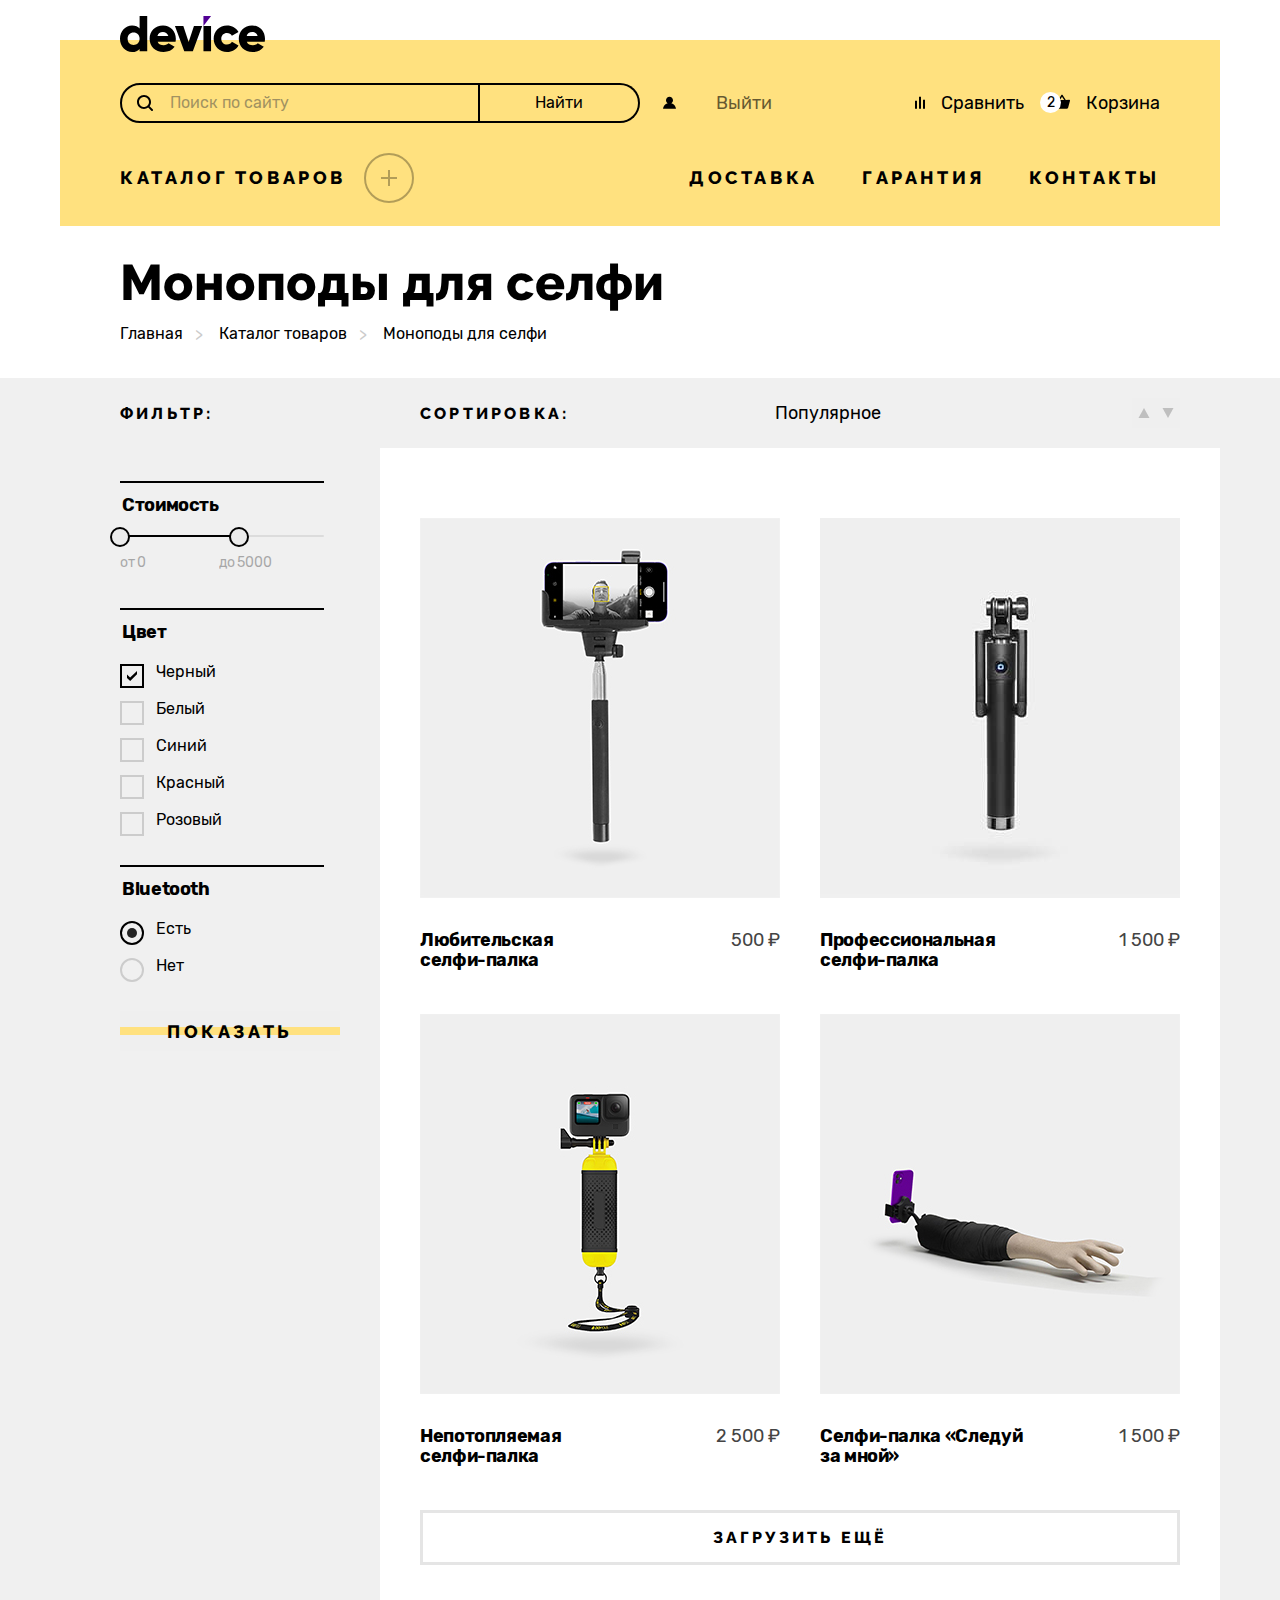
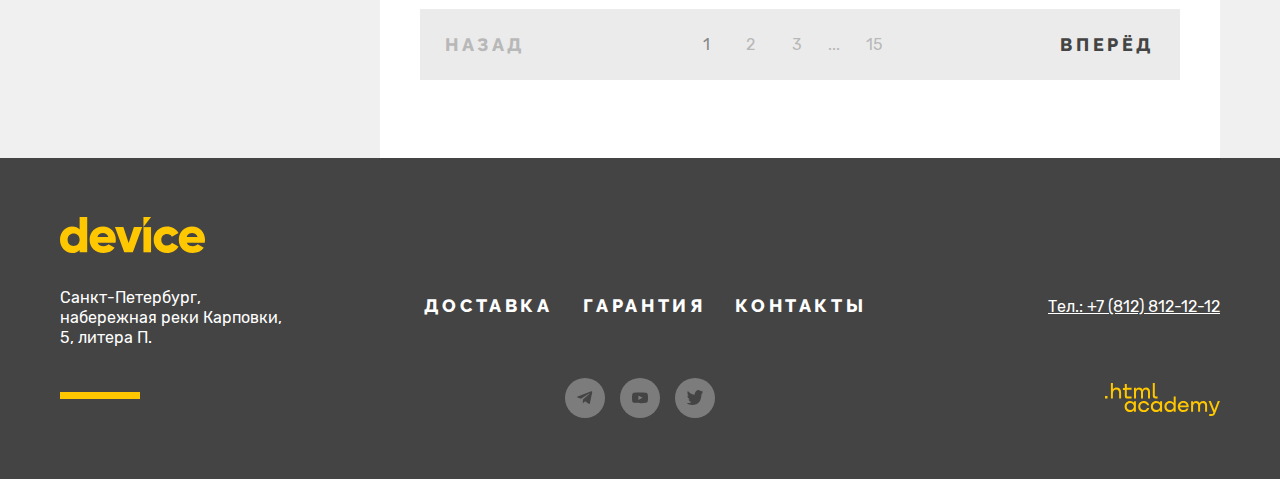
==== catalog.html @ 505bc3c2 "Добавляет наставника" ====
<!DOCTYPE html>
<html lang="ru">

  <head>
    <meta charset="utf-8">
    <title>Каталог</title>
    <link rel="stylesheet" href="css/style.css">
    <link rel="icon" href="favicon.ico">
  </head>

  <body>
    <header class="page-header">
      <div class="page-header-container">

        <a class="page-href-header" href="./index.html">
          <svg class="nav-logo" aria-hidden="true" focusable="false" width="145" height="36" viewBox="0 0 145 36"
            xmlns="http://www.w3.org/2000/svg" role="img" aria-label="Магазин «Девайс».">
            <path
              d="M27.22 0v35.3h-7.6v-2.4c-1.7 1.9-4.1 3.1-7.51 3.1C5.5 36 0 30.2 0 22.7 0 15.2 5.5 9.4 12.1 9.4c3.41 0 5.91 1.2 7.51 3.1V0h7.6Zm-7.6 22.7c0-3.8-2.5-6.2-6.01-6.2-3.5 0-6 2.4-6 6.2 0 3.8 2.5 6.2 6 6.2 3.5-.1 6-2.4 6-6.2ZM43.73 29.2c2.1 0 3.8-.8 4.8-1.9l6.1 3.5c-2.5 3.4-6.2 5.2-11 5.2-8.6 0-14.01-5.8-14.01-13.3 0-7.5 5.4-13.3 13.4-13.3 7.41 0 12.82 5.7 12.82 13.3 0 1.1-.1 2.1-.3 3H37.63c1 2.6 3.3 3.5 6.1 3.5Zm4.6-9.1c-.8-2.9-3.1-4-5.4-4-2.9 0-4.8 1.4-5.5 4h10.9ZM82.16 10.1l-9.31 25.2h-8.6l-9.31-25.2h8.4l5.3 16 5.31-16h8.2ZM83.46 10.1h7.6v25.2h-7.6V10.1ZM93.67 22.7c0-7.5 5.7-13.3 13.4-13.3 4.9 0 9.21 2.6 11.41 6.5l-6.6 3.8c-.9-1.8-2.7-2.8-4.9-2.8-3.3 0-5.71 2.4-5.71 5.8 0 3.5 2.4 5.8 5.7 5.8 2.2 0 4.1-1.1 4.9-2.8l6.61 3.8c-2.1 3.9-6.4 6.5-11.4 6.5-7.71 0-13.41-5.8-13.41-13.3ZM132.9 29.2c2.1 0 3.8-.8 4.8-1.9l6.1 3.5c-2.5 3.4-6.2 5.2-11 5.2-8.61 0-14.02-5.8-14.02-13.3 0-7.5 5.5-13.3 13.41-13.3 7.4 0 12.81 5.7 12.81 13.3 0 1.1-.1 2.1-.3 3h-17.91c1 2.6 3.3 3.5 6.1 3.5Zm4.7-9.1c-.8-2.9-3.1-4-5.4-4-2.91 0-4.81 1.4-5.51 4h10.9Z" />
            <path d="M83.46 0v10.1L91.06 0h-7.6Z" fill="#510094" />
          </svg>
        </a>

        <div class="navigation-user-grid">
          <form class="search-form" action="https://echo.htmlacademy.ru/" method="post">
            <input class="search-field" type="search" name="search" id="search" placeholder="Поиск по сайту">
            <button class="search-button" type="submit">
              <span>Найти</span>
            </button>
          </form>

          <ul class="navigation-list">
            <li class="navigation-item">
              <a class="account-link account-link-login" href="#">
                <svg class="account-icon" aria-hidden="true" focusable="false" width="13" height="13"
                  viewBox="0 0 13 13" fill="currentColor" xmlns="http://www.w3.org/2000/svg" role="img" aria-label="Логин.">
                  <path
                    d="M0 12.79h13c-.2-2.6-2.1-4.8-4.7-5.5 1-.6 1.7-1.7 1.7-3 0-1.9-1.6-3.5-3.5-3.5S3 2.39 3 4.29c0 1.3.7 2.4 1.7 3-2.6.7-4.5 2.9-4.7 5.5Z" />
                </svg></a>
            </li>
            <li class="navigation-item">
              <a class="account-link account-link-login" href="#">
                <span class="account-link account-link-logout">Выйти</span></a>
            </li>
            <li class="navigation-item navigation-compare">
              <a class="account-link" href="#">
                <svg class="account-icon" aria-hidden="true" focusable="false" width="10" height="13"
                  viewBox="0 0 10 13" fill="currentColor" xmlns="http://www.w3.org/2000/svg" role="img" aria-label="Сравнить.">
                  <path d="M6 .79H4v12h2v-12ZM2 4.79H0v8h2v-8ZM10 3.79H8v9h2v-9Z" />
                </svg>
                Сравнить</a>
            </li>
            <li class="navigation-item navigation-corf">
              <a class="account-link navigation-cart" href="#">
                <svg class="account-icon" aria-hidden="true" focusable="false" width="16" height="15"
                  viewBox="0 0 16 15" fill="currentColor" xmlns="http://www.w3.org/2000/svg" role="img" aria-label="Корзина.">
                  <path
                    d="m15.3 5.79-3.5.2-3.2-4.9c-.1-.2-.4-.3-.6-.3-.2 0-.5.1-.6.3l-3.2 4.9H.7c-.4 0-.7.3-.7.7v.2l1.9 6.8c.2.7.7 1.1 1.4 1.1h9.4c.7 0 1.2-.4 1.4-1.1l1.9-6.9v-.2c0-.4-.3-.8-.7-.8ZM8 2.69l2.2 3.2H5.9L8 2.69Z" />
                </svg>
                <div class="navigation-corf-counter">
                  <p>2</p>
                </div>
                Корзина
              </a>
              <div class="popover popover-cart">
                <div class="popover-content">
                  <h2 class="visually-hidden popover-title">Содержимое корзины</h2>
                  <ul class="cart-items-list">
                    <li class="cart-item">
                      <a class="cart-link" href="./catalog.html">
                        <img class="popover-img" src="img/selfy-in-bascket.jpg" width="39" height="43"
                          alt="Любительская селфи-палка.">
                        <p class="cart-item-title">Любительская селфи-палка</p>
                      </a>
                      <button type="button" class="cart-item-button button">
                        <svg width="10" height="11" viewBox="0 0 10 11" fill="currentColor"
                          xmlns="http://www.w3.org/2000/svg" role="img" aria-label="Удалить из корзины.">
                          <path
                            d="M10 1.08 9.1.17 5 4.26.9.16l-.9.92 4.1 4.09L0 9.26l.9.9L5 6.09l4.1 4.09.9-.91-4.1-4.1L10 1.09Z" />
                        </svg>
                        <span class="visually-hidden">Удалить из корзины</span>
                      </button>
                    </li>
                    <li class="cart-item">
                      <a class="cart-link" href="./catalog.html">
                        <img class="popover-img" src="img/selfy-in-bascket-two.jpg" width="39" height="43"
                          alt="Профессиональная селфи-палка.">
                        <p class="cart-item-title">Профессиональная селфи-палка</p>
                      </a>
                      <button type="button" class="cart-item-button button">
                        <svg width="10" height="11" viewBox="0 0 10 11" fill="currentColor"
                          xmlns="http://www.w3.org/2000/svg" role="img" aria-label="Удалить из корзины.">
                          <path
                            d="M10 1.08 9.1.17 5 4.26.9.16l-.9.92 4.1 4.09L0 9.26l.9.9L5 6.09l4.1 4.09.9-.91-4.1-4.1L10 1.09Z" />
                        </svg>
                        <span class="visually-hidden">Удалить из корзины</span>
                      </button>
                    </li>
                  </ul>
                  <div class="cart-total">
                    <p>Товаров: 2</p>
                    <p>Сумма: 2000 ₽</p>
                  </div>
                  <div class="cart-button">
                    <button class="button-open-cart" type="button">
                      <span>Открыть корзину</span>
                    </button>
                  </div>
                </div>
              </div>
            </li>
          </ul>
        </div>

        <nav class="navigation">
          <ul class="catalog">
            <li class="catalog-item">
              <a class="navigation-link" href="#">Каталог товаров</a>
              <div class="popover-catalog">
                <ul class="subcatalog">
                  <li><a class="account-link" href="#">Виртуальная реальность</a></li>
                  <li><a class="account-link" href="#">Фитнес-браслеты</a></li>
                  <li><a class="account-link" href="#">Квадрокоптеры</a></li>
                  <li><a class="account-link" href="#">Моноподы для селфи</a></li>
                  <li><a class="account-link" href="#">Умные часы</a></li>
                  <li><a class="account-link" href="#">Экшн-камеры</a></li>
                </ul>
              </div>
            </li>
          </ul>

          <ul class="navigation-list navigation-list-second-menu">
            <li class="navigation-item">
              <a class="navigation-link" href="#">Доставка</a>
            </li>
            <li class="navigation-item">
              <a class="navigation-link" href="#">Гарантия</a>
            </li>
            <li class="navigation-item">
              <a class="navigation-link" href="#">Контакты</a>
            </li>
          </ul>
        </nav>
      </div>
    </header>


    <main class="main-container main-inner">
      <header class="inner-header">
        <h1 class="inner-header-title">Моноподы для селфи</h1>
        <ul class="breadcrumbs">
          <li class="breadcrumbs-item">
            <a class="breadcrumbs-link" href="index.html">Главная</a>
          </li>
          <li class="breadcrumbs-item">
            <a class="breadcrumbs-link" href="catalog.html">Каталог товаров</a>
          </li>
          <li class="breadcrumbs-item">
            <a class="breadcrumbs-link" href="#">Моноподы для селфи</a>
          </li>
        </ul>
      </header>


      <section class="catalog-section">
        <div class="page-container">
          <div class="catalog-products">
            <div class="catalog-left-column">
              <h2 class="visually-hidden">Список товаров с фильтрами</h2>
              <div class="catalog-all-filters">
                <div class="filter">
                  <p class="sort-item">Фильтр:</p>
                </div>
                <form class="catalog-filter" action="https://echo.htmlacademy.ru/" method="get">
                  <fieldset class="catalog-filter-group">
                    <legend class="filter-group-title">Стоимость</legend>
                    <div class="range">
                      <div class="range-scale">
                        <div class="range-bar" style="left: 0; width: 119px">
                          <button class="range-toggle toggle-min" type="button">
                            <span class="visually-hidden">Изменить минимальную цену.</span>
                          </button>
                          <button class="range-toggle toggle-max" type="button">
                            <span class="visually-hidden">Изменить максимальную цену.</span>
                          </button>
                        </div>
                      </div>

                      <div class="range-wrapper-inputs">
                        <label class="range-wrapper-label">
                          от <input class="range-input" type="number" value="0" name="min-price">
                        </label>
                        <label class="range-wrapper-label">
                          до <input class="range-input" type="number" value="5000" name="max-price">
                        </label>
                      </div>
                    </div>
                  </fieldset>
                  <fieldset class="catalog-filter-group">
                    <legend class="filter-group-title">Цвет</legend>
                    <ul class="catalog-filter-list">
                      <li class="catalog-filter-item">
                        <label class="control">
                          <input class="visually-hidden control-input" type="checkbox" name="bed-head-for-men" checked>
                          <span class="control-mark"></span>
                          <span class="control-label">Черный</span>
                        </label>
                      </li>
                      <li class="catalog-filter-item">
                        <label class="control">
                          <input class="visually-hidden control-input" type="checkbox" name="homme-deep-cleansing-cool">
                          <span class="control-mark"></span>
                          <span class="control-label">Белый</span>
                        </label>
                      </li>
                      <li class="catalog-filter-item">
                        <label class="control">
                          <input class="visually-hidden control-input" type="checkbox" name="so-intense">
                          <span class="control-mark"></span>
                          <span class="control-label">Синий</span>
                        </label>
                      </li>
                      <li class="catalog-filter-item">
                        <label class="control">
                          <input class="visually-hidden control-input" type="checkbox" name="sprekenhus">
                          <span class="control-mark"></span>
                          <span class="control-label">Красный</span>
                        </label>
                      </li>
                      <li class="catalog-filter-item">
                        <label class="control">
                          <input class="visually-hidden control-input" type="checkbox" name="firm-storе">
                          <span class="control-mark"></span>
                          <span class="control-label">Розовый</span>
                        </label>
                      </li>
                    </ul>
                  </fieldset>
                  <fieldset class="catalog-filter-group">
                    <legend class="filter-group-title">Bluetooth</legend>
                    <ul class="catalog-filter-list">
                      <li class="catalog-filter-item">
                        <label class="control">
                          <input class="visually-hidden control-input" type="radio" name="product-group"
                            value="shaving-supplies" checked>
                          <span class="control-mark"></span>
                          <span class="control-label">Есть</span>
                        </label>
                      </li>
                      <li class="catalog-filter-item">
                        <label class="control">
                          <input class="visually-hidden control-input" type="radio" name="product-group"
                            value="care-products">
                          <span class="control-mark"></span>
                          <span class="control-label">Нет</span>
                        </label>
                      </li>
                    </ul>
                  </fieldset>
                  <div class="detailed">
                    <button class="detailed detailed-button" type="submit">Показать</button>
                  </div>
                </form>
              </div>
            </div>

            <div class="catalog-right-column">
              <div class="sort">
                <p class="sort-item">Сортировка:</p>
                <div class="select">
                  <select class="select-control" aria-label="">
                    <option value="popular">Популярное</option>
                    <option value="cheap">Дешёвое</option>
                    <option value="expensive">Дорогое</option>
                  </select>
                </div>
                <button class="sort-button" type="button"><svg aria-hidden="true" focusable="false" width="12"
                    height="10" viewBox="0 0 12 10" xmlns="http://www.w3.org/2000/svg" role="img" aria-label="Сортировать по возрастанию.">
                    <path d="m6 0 5.5 10H.5" />
                  </svg>
                  <span class="visually-hidden">Стрелка вверх</span></button>
                <button class="sort-button" type="button">
                  <svg aria-hidden="true" focusable="false" width="12" height="10" viewBox="0 0 12 10"
                    xmlns="http://www.w3.org/2000/svg" role="img" aria-label="Сортировать по убыванию.">
                    <path d="M6 10 .5 0h11" />
                  </svg>
                  <span class="visually-hidden">Стрелка вниз</span></button>
              </div>

              <div class="product-cards">
                <ul class="product-list">
                  <li class="product-card">
                    <a class="product-card-link" href="product.html">
                      <img class="product-card-image" src="img/product-1.jpg" width="360" height="380"
                        alt="Товар «Любительская селфи-палка».">
                      <div class="product-card-descr">
                        <h3 class="product-card-title">Любительская<br> селфи-палка</h3>
                        <b class="product-card-price">500 ₽</b>
                      </div>
                      <span class="product-card-wrapping"><span class="product-card-detailed" >Подробнее</span></span>
                    </a>
                  </li>
                  <li class="product-card">
                    <a class="product-card-link" href="#">
                      <img class="product-card-image" src="img/product-2.jpg" width="360"
                        height="380" alt="Товар «Профессиональная селфи-палка».">
                      <div class="product-card-descr">
                        <h3 class="product-card-title">Профессиональная селфи-палка</h3>
                        <b class="product-card-price">1 500 ₽</b>
                      </div>
                      <span class="product-card-wrapping"><span class="product-card-detailed" >Подробнее</span></span>
                    </a>
                  </li>
                  <li class="product-card">
                    <a class="product-card-link" href="#">
                      <img class="product-card-image" src="img/product-3.jpg" width="360"
                        height="380" alt="Товар «Непотопляемая селфи-палка».">
                      <div class="product-card-descr">
                        <h3 class="product-card-title">Непотопляемая<br> селфи-палка</h3>
                        <b class="product-card-price">2 500 ₽</b>
                      </div>
                      <span class="product-card-wrapping"><span class="product-card-detailed" >Подробнее</span></span>
                    </a>
                  </li>
                  <li class="product-card">
                    <a class="product-card-link" href="#">
                      <img class="product-card-image" src="img/product-4.jpg" width="360"
                        height="380" alt="Товар «Селфи-палка Следуй за мной».">
                      <div class="product-card-descr">
                        <h3 class="product-card-title">Селфи-палка «Следуй<br> за мной»</h3>
                        <b class="product-card-price">1 500 ₽</b>
                      </div>
                      <span class="product-card-wrapping"><span class="product-card-detailed" >Подробнее</span></span>
                    </a>
                  </li>
                </ul>

                <div>
                  <button class="pagination-show-more" type="button">Загрузить ещё</button>
                </div>

                <div class="pagination">
                  <a class="pagination-prev pagination-disabled">
                    <span>Назад</span>
                  </a>
                  <ul class="pagination-digits">
                    <li class="pagination-current">
                      <a class="pagination-link">1</a>
                    </li>
                    <li class="pagination-disabled">
                      <a class="pagination-link" href="#">2</a>
                    </li>
                    <li class="pagination-disabled">
                      <a class="pagination-link" href="#">3</a>
                    </li>
                    <li class="pagination-disabled">
                      <p>...</p>
                    </li>
                    <li class="pagination-disabled">
                      <a class="pagination-link" href="#">15</a>
                    </li>
                  </ul>
                  <a class="pagination-next" href="#">
                    <span>Вперёд</span>
                  </a>
                </div>
              </div>
            </div>
          </div>
        </div>
      </section>
    </main>

    <footer class="page-footer">
      <h2 class="visually-hidden">Контакты</h2>
      <div class="page-footer-container">

        <a class="footer-device-link" href="#"><img class="footer-device-logo" src="img/footer-logo.svg" width="145"
            height="36" alt="Логотип Девайс."></a>
        <address class="footer-contacts-address">
          <p class="about-text">Санкт-Петербург, набережная реки Карповки, 5, литера П.</p>
        </address>
        <div class="yellow-line">
          <p class="visually-hidden">Желтая полоса</p>
        </div>

        <ul class="footer-info-list">
          <li class="footer-info-item">
            <a class="footer-info-link" href="#">ДОСТАВКА</a>
          </li>
          <li class="footer-info-item">
            <a class="footer-info-link" href="#">ГАРАНТИЯ</a>
          </li>
          <li class="footer-info-item">
            <a class="footer-info-link" href="#">КОНТАКТЫ</a>
          </li>
        </ul>
        <div class="footer-social">
          <h2 class="visually-hidden">Социальные сети</h2>
          <ul class="footer-social-list">
            <li class="footer-social-item">
              <a class="footer-social-link footer-social-tg" href="https://t.me/htmlacademy"><span
                  class="visually-hidden">Facebook</span></a>
            </li>
            <li class="footer-social-item">
              <a class="footer-social-link footer-social-yt" href="https://www.youtube.com/user/htmlacademyru"><span
                  class="visually-hidden">Youtube</span></a>
            </li>
            <li class="footer-social-item">
              <a class="footer-social-link footer-social-tw" href="https://twitter.com/htmlacademy_ru"><span
                  class="visually-hidden">Twitter</span></a>
            </li>
          </ul>
        </div>

        <address class="footer-telephone-address">
          <a class="footer-telephone-address-phone" href="tel:+78128121212">Тел.: +7 (812) 812-12-12</a>
        </address>
        <div class="academy-logo">
          <a class="academy-logo-link" href="https://htmlacademy.ru/">
            <svg class="academy-logo-image" aria-hidden="true" focusable="false" width="115" height="33"
              viewBox="0 0 115 33" xmlns="http://www.w3.org/2000/svg" role="img" aria-label="Магазин «Девайс».">
              <path
                d="M0 12.9v2.6h2.5v-2.6H0ZM11.6 4.5c-1.6 0-2.8.7-3.6 1.7h-.1V0h-2v15.5h2v-5.3c0-2.1 1.3-3.6 3.3-3.6 1.8 0 2.9 1.4 2.9 3.2v5.7h2V9.4c.1-3-1.8-4.9-4.5-4.9ZM26.6 4.8h-4.8V1.1h-2v3.8h-1.9v2h1.9v6c0 1.7 1 2.7 2.7 2.7h4.1v-2h-3.7c-.7 0-1.1-.4-1.1-1.1V6.8h4.8v-2ZM41.1 4.6c-1.6 0-2.9.8-3.5 2.1h-.1c-.6-1.2-1.8-2.1-3.4-2.1-1.4 0-2.5.8-3.1 1.8h-.1V4.8H29v10.6h2V10c0-2 1-3.5 2.6-3.5 1.5 0 2.4 1 2.4 2.6v6.3h2V9.8c0-2.4 1.4-3.3 2.6-3.3 1.5 0 2.4 1 2.4 2.6v6.3h2V8.9c.1-2.5-1.4-4.3-3.9-4.3ZM47.8 12.7c0 1.7 1 2.7 2.8 2.7h2v-2h-1.7c-.7 0-1.1-.4-1.1-1.1V0h-2v12.7ZM28.9 19.7c-.9-1.1-2.2-1.8-3.9-1.8-3.1 0-5.4 2.3-5.4 5.6s2.3 5.6 5.4 5.6c1.8 0 3-.8 3.8-1.9h.1v1.6h2V18.2h-2v1.5Zm-3.6 7.4c-2.2 0-3.6-1.6-3.6-3.6s1.4-3.6 3.6-3.6 3.6 1.6 3.6 3.6c0 1.9-1.4 3.6-3.6 3.6ZM44.2 22c-.5-2.4-2.6-4.1-5.4-4.1a5.4 5.4 0 0 0-5.6 5.6c0 3.1 2.2 5.6 5.6 5.6 2.8 0 4.9-1.8 5.4-4.2h-2.1a3.4 3.4 0 0 1-3.3 2.3c-2.2 0-3.6-1.6-3.6-3.6s1.4-3.6 3.6-3.6c1.6 0 2.8 1 3.3 2.2h2.1V22ZM55.1 19.7c-.9-1.1-2.2-1.8-3.9-1.8-3.1 0-5.4 2.3-5.4 5.6s2.3 5.6 5.4 5.6c1.8 0 3-.8 3.8-1.9h.1v1.6h2V18.2h-2v1.5Zm-3.6 7.4c-2.2 0-3.6-1.6-3.6-3.6s1.4-3.6 3.6-3.6 3.6 1.6 3.6 3.6c0 1.9-1.5 3.6-3.6 3.6ZM68.7 19.8c-.9-1.1-2.2-1.9-3.9-1.9-3.1 0-5.4 2.3-5.4 5.6s2.2 5.6 5.4 5.6c1.7 0 3-.8 3.8-1.8h.1v1.5h2V13.4h-2v6.4Zm-3.6 7.3c-2.2 0-3.6-1.6-3.6-3.6s1.4-3.6 3.6-3.6 3.6 1.6 3.6 3.6c-.1 2-1.5 3.6-3.6 3.6ZM78.3 17.9c-3.3 0-5.5 2.5-5.5 5.6 0 3 2.1 5.6 5.5 5.6 2.5 0 4.5-1.3 5.2-3.6h-2.1c-.5 1-1.6 1.6-3 1.6-1.9 0-3.3-1.3-3.4-2.9h8.8c.2-3.6-2-6.3-5.5-6.3Zm0 1.9c1.7 0 3 1 3.3 2.6h-6.5c.3-1.5 1.5-2.6 3.2-2.6ZM98.2 17.9c-1.6 0-2.9.8-3.6 2h-.1c-.6-1.2-1.8-2-3.4-2-1.4 0-2.5.7-3.1 1.8v-1.5h-1.9v10.6h2v-5.4c0-2 1-3.4 2.6-3.5 1.5 0 2.4 1 2.4 2.6v6.3h2v-5.6c0-2.4 1.4-3.3 2.6-3.3 1.5 0 2.4 1 2.4 2.6v6.3h2v-6.5c.1-2.6-1.4-4.4-3.9-4.4ZM109.4 27l-3.6-8.9h-2.2l4.8 11.6c-.3.9-.7 1.2-1.7 1.2h-2.5v2h2.5c1.8 0 2.8-.8 3.5-2.6l4.7-12.2h-2.1l-3.4 8.9Z" />
            </svg>
          </a>
        </div>
      </div>
    </footer>

  </body>

</html>
---- css/style.css ----
@font-face {
  font-family: "Raleway";
  font-style: normal;
  font-weight: 800;
  src: url("../fonts/raleway/raleway-800.woff2") format("woff2");
  font-display: swap;
}

@font-face {
  font-family: "Rubik";
  font-style: normal;
  font-weight: 400;
  src: url("../fonts/rubik/rubik-400.woff2") format("woff2");
  font-display: swap;
}

@font-face {
  font-family: "Rubik";
  font-style: normal;
  font-weight: 700;
  src: url("../fonts/rubik/rubik-700.woff2") format("woff2");
  font-display: swap;
}

html {
  height: 100%;
}

body {
  margin: 0;
  display: flex;
  flex-direction: column;
  min-height: 100%;
  min-width: 1160px;
  font-family: "Rubik", sans-serif;
  font-size: 16px;
  line-height: 24px;
  color: #000000;
  background-color: #FFFFFF;
}

.visually-hidden {
  position: absolute;
  width: 1px;
  min-height: 1px;
  margin: -1px;
  padding: 0;
  border: 0;
  clip: rect(0 0 0 0);
  overflow: hidden;
}

/* --- header --- */
.page-header {
  color: #000000;
  width: 1160px;
  min-height: 186px;
  margin: 0 auto;
  position: relative;
}

.page-header::before {
  position: absolute;
  content: "";
  width: 1160px;
  height: 186px;
  background-color: #FFE17F;
  top: 40px;
  left: 0;
  z-index: -100;
}

.page-header-container {
  color: #000000;
  width: 1040px;
  min-height: 166px;
  margin-top: 20px;
  margin-left: auto;
  margin-right: auto;

}

.page-href-header {
  grid-column: 1 / -1;
  justify-self: start;
  min-height: 36px;
  width: 149px;
  position: relative;
}

.nav-logo {
  box-sizing: border-box;
  padding: 0;
  position: relative;
  top: -4px;
  left: 0;
}

.page-href-header:hover {
  opacity: 0.6;
}

.page-href-header:active {
  opacity: 0.3;
}

.page-href-header:focus-visible {
  outline: 2px solid #AF4FFF;
  outline-offset: 0;
}

@supports not selector(:focus-visible) {
  .page-href-header:focus {
    outline: 2px solid #AF4FFF;
    outline-offset: 0;
  }
}

.navigation-user-grid {
  grid-column: 1 / -1;
  justify-self: start;
  display: grid;
  grid-template-columns: 517px 497px;
  column-gap: 26px;
  align-items: center;
  padding: 0;
  margin: 0;
  margin-top: 20px;
  margin-bottom: 44px;
}

.navigation {
  grid-column: 1 / -1;
  margin: 0;
  padding: 0;
  display: grid;
  grid-template-columns: 293px 1fr;
  column-gap: 276px;
}

.navigation-list {
  list-style-type: none;
  margin: 0;
  padding: 0;
  display: flex;
  align-items: flex-end;
  flex-wrap: wrap;
  position: relative;
}

.navigation-list-second-menu {
  justify-content: space-between;
}

.navigation-compare {
  margin-left: auto;
  margin-right: 16px;
}

/*Корзина и цифирка в ней*/
.navigation-corf {
  position: relative;
  margin-right: 0;
  padding-left: 14px;
}

.navigation-corf-counter {
  position: absolute;
  background-color: #FFFFFF;
  color: #000000;
  min-width: 21px;
  min-height: 21px;
  bottom: 5px;
  left: 0;
  border-radius: 50%;
  display: flex;
  justify-content: center;
  align-items: center;
  font-family: "Rubik", sans-serif;
  font-style: normal;
  font-weight: 400;
  font-size: 14px;
  line-height: 17px;
}

.navigation-corf-counter p {
  margin: 0;
  padding: 0;
}

li .navigation-item {
  margin-right: 18px;
}

.navigation-user {
  width: 1040px;
  margin: 0;
  display: flex;
  flex-wrap: nowrap;
  justify-content: space-between;
}

/*Форма поиска*/
.search-form {
  font-family: "Rubik", sans-serif;
  font-weight: 400;
  font-size: 16px;
  line-height: 20px;
  width: 520px;
  display: grid;
  grid-template-columns: 360px 160px;
  grid-gap: 0
}

.search-field {
  box-sizing: border-box;
  grid-column: 1 / 2;
  margin: 0;
  padding: 0;
  padding-left: 48px;
  background-color: transparent;
  border: 2px solid #000000;
  border-radius: 50px 0 0 50px;
  min-height: 40px;
  width: auto;
  color: #000000;
  font: inherit;
  background-image: url("../img/search.svg");
  background-repeat: no-repeat;
  background-size: 16px 16px;
  background-position: center left 15px;
}

.search-field:focus-visible {
  outline: 2px solid #AF4FFF;
  outline-offset: 2px;
}

.search-field:disabled,
.search-field:disabled:hover {
  opacity: 0.5;
}

.search-field::placeholder {
  color: #444444;
  opacity: 0.5;
}

.search-button {
  box-sizing: border-box;
  grid-column: -1 / -2;
  margin: 0;
  padding: 0;
  display: flex;
  justify-content: center;
  align-items: center;
  background-color: transparent;
  border: 2px solid #000000;
  border-left: none;
  border-radius: 0 50px 50px 0;
  min-height: 40px;
  width: auto;
  color: #000000;
  font: inherit;
}

.search-button:hover {
  background: #000000;
  border: 2px solid #000000;
  color: #FFFFFF;
}

.search-button:active {
  background: #000000;
  border: 3px solid #000000;
  color: #FFFFFF;
}

.search-button:active p {
  color: #FFFFFF;
  opacity: 0.3;
}

.search-button:disabled {
  opacity: 0.3;
}

.search-button:focus-visible {
  outline: 2px solid #AF4FFF;
  outline-offset: 2px;
}

@supports not selector(:focus-visible) {
  .search-button:focus {
    outline: 2px solid #AF4FFF;
    outline-offset: 2px;
  }
}

.account-link {
  font-family: "Rubik", sans-serif;
  font-weight: 400;
  font-size: 18px;
  line-height: 30px;
  color: inherit;
  text-decoration: none;
  display: block;
  min-height: 30px;
}

.account-link-logout {
  padding-left: 28px;
  opacity: 0.6;
}

.account-icon {
  margin-right: 12px;
}

.account-link:hover {
  opacity: 0.6;
}

.account-link:active {
  opacity: 0.3;
}

.account-link:focus-visible {
  outline: 2px solid #AF4FFF;
  outline-offset: 0;
}

@supports not selector(:focus-visible) {
  .account-link:focus {
    outline: 2px solid #AF4FFF;
    outline-offset: 0;
  }
}

/*--- КАТАЛОГ ТОВАРОВ ДОСТАВКА ГАРАНТИЯ КОНТАКТЫ ---*/
.navigation-link {
  font-family: "Raleway", sans-serif;
  font-size: 18px;
  line-height: 21px;
  letter-spacing: 0.2em;
  text-transform: uppercase;
  color: inherit;
  text-decoration: none;
  display: block;
  min-height: 30px;
}

.navigation-link:hover {
  opacity: 0.6;
}

.navigation-link:active {
  opacity: 0.3;
}

.navigation-link:focus-visible {
  outline: 2px solid #AF4FFF;
  outline-offset: 0;
}

@supports not selector(:focus-visible) {
  .navigation-link::focus {
    outline: 2px solid #AF4FFF;
    outline-offset: 0;
  }
}

/* --- слайды ---*/
.slider-pagination {
  padding: 0;
  margin: 0;
  margin-top: -10px;
}

.gallery .page-container {
  position: relative;
  min-height: 560px;
  margin-bottom: 70px;
}

.slider-button {
  width: 20px;
  min-height: 60px;
  color: #000000;
  background-color: #ffffff;
  border: none;
  cursor: pointer;
  background-image: url("../img/arrow-left.svg");
  background-position: center;
  background-repeat: no-repeat;
}

.slider-prev {
  position: absolute;
  left: 30px;
  top: 211px;
}

.slider-next {
  transform: rotate(180deg);
  position: absolute;
  left: 540px;
  top: 211px;
}

.slider-button:hover {
  opacity: 0.6;
}

.slider-button:active {
  opacity: 0.3;
}

.slider-button:focus-visible {
  outline: 1px solid #AF4FFF;
  outline-offset: 1px;
}

@supports not selector(:focus-visible) {
  .slider-button:focus {
    outline: 1px solid #AF4FFF;
    outline-offset: 1px;
  }
}

/*--круглешочки внизу для сладйер-пагинации--*/
.slider-pagination-bullets {
  display: flex;
  flex-wrap: wrap;
  justify-content: center;
  margin: 0;
  padding: 0;
  list-style-type: none;
  position: absolute;
  left: 0;
  right: 0;
  bottom: 0;
}

.slider-pagination-bullets-item {
  margin: 0 10px;
}

.slider-pagination-bullets-button {
  width: 12px;
  height: 12px;
  margin: 0;
  padding: 0;
  background-color: #ffffff;
  border: 1px solid #000000;
  border-radius: 50%;
  cursor: pointer;
}

.slider-pagination-bullets-button-current {
  background-color: #000000;
}

.slider-pagination-bullets-button:hover {
  opacity: 0.6;
}

.slider-pagination-bullets-button:active {
  opacity: 0.3;
}

.slider-pagination-bullets-button:focus-visible {
  outline: 1px solid #AF4FFF;
  outline-offset: 1px;
}

@supports not selector(:focus-visible) {
  .slider-pagination-bullets-button::focus {
    outline: 1px solid #AF4FFF;
    outline-offset: 1px;
  }
}

/*--- слайды с картинками и описанием 01 02 03 ---*/
.slider-pagination-item {
  display: flex;
  width: 1160px;
  min-height: 560px;
  margin: 0 auto;
}

.slider-pagination-group {
  width: 1160px;
  min-height: 560px;
  display: flex;
  justify-content: space-between;
  position: relative;
}

.slider-pagination-group::before {
  position: absolute;
  content: "";
  width: 1160px;
  min-height: 300px;
  background-color: #FFE17F;
  top: -150px;
  left: 0;
  z-index: -100;
}

.slider-logo {
  width: 560px;
  height: 560px;
}

.slider-description {
  width: 560px;
  min-height: 400px;
  padding-top: 82px;
  position: relative;
}

.slider-description::before {
  position: absolute;
  content: "01";
  color: #ffffff;
  background-color: transparent;
  top: 78px;
  right: 49px;
  z-index: -100;
  font-family: "Rubik", sans-serif;
  font-style: normal;
  font-weight: 700;
  font-size: 180px;
  line-height: 30px;
}

.slider-pagination-item:nth-child(1) .slider-description::before {
  content: "01";
}

.slider-pagination-item:nth-child(2) .slider-description::before {
  content: "02";
}

.slider-pagination-item:nth-child(3) .slider-description::before {
  content: "03";
}


.slider-pagination h2 {
  font-family: "Raleway", sans-serif;
  font-size: 50px;
  line-height: 50px;
  margin-top: 40px;
}

.device-detail-description {
  font-family: "Rubik", sans-serif;
  font-weight: 400;
  font-size: 18px;
  color: #444444;
  margin-top: -13px;
  line-height: 30px;
}

/*ПОДРОБНЕЕ  и другие такие же ссылки*/
.detailed {
  font-family: "Raleway", sans-serif;
  font-size: 18px;
  line-height: 21px;
  text-align: center;
  letter-spacing: 0.2em;
  text-transform: uppercase;
  text-decoration: none;
  color: inherit;
  position: relative;
  width: 220px;
  min-height: 40px;
  display: flex;
  justify-content: center;
  align-items: center;
}

.detailed-slider {
  margin-top: 49px;
}

.detailed-about-us {
  width: 270px;
}

.detailed-write-to-us {
  margin-top: -8px;
  width: 260px;
}

.detailed-link {
  color: inherit;
  text-decoration: none;
  display: block;
  width: fit-content;
  margin: 0 auto;
  min-height: 20px;
  padding: 10px 5px;
  background-color: transparent;
}

.detailed::after {
  content: "";
  position: absolute;
  width: 220px;
  height: 8px;
  top: 16px;
  left: 0;
  background-color: #FFE17F;
  z-index: -50;
}

.detailed-button {
  border: none;
  z-index: 2;
  margin: 0;
}

.detailed-button::after {
  content: "";
  position: absolute;
  width: 220px;
  height: 8px;
  top: 16px;
  left: 0;
  background-color: #FFE17F;
  z-index: -1;
}

.detailed-about-us::after {
  width: 270px;
}

.detailed-write-to-us::after {
  width: 260px;
}

.detailed:hover {
  background-color: #FFE17F;
  transition: all 0.2s;
}

.detailed:active {
  background-color: #FFCC33;
}

.detailed-link:focus-visible {
  outline: 1px solid #AF4FFF;
  outline-offset: -2px;
}

@supports not selector(:focus-visible) {
  .detailed-link:focus {
    outline: 1px solid #AF4FFF;
    outline-offset: -2px;
  }
}

.detailed:disabled {
  opacity: 0.3;
}

/*------800м дальность полета---------*/
.abilities-table {
  margin-top: 47px;

}

.abilities-header {
  font-family: "Rubik", sans-serif;
  font-weight: 400;
  font-size: 36px;
  line-height: 30px;
  padding-bottom: 10px;
}

.abilities-footer {
  font-family: "Rubik", sans-serif;
  font-weight: 400;
  font-size: 16px;
  line-height: 30px;
  color: #444444;
  padding-right: 16px;
}

/*  --- желтые картинки с продуктами ----*/
.products {
  min-height: 253px;
  margin-bottom: 70px;
}

.products-yellow-list {
  display: grid;
  grid-template-columns: repeat(6, 160px);
  gap: 40px;
  list-style-type: none;
  margin: 0;
  padding: 0;
}

.products-item {
  width: 160px;
  text-align: left;

}

.products-item a {
  font-family: "Raleway", sans-serif;
  font-size: 18px;
  line-height: 24px;
  letter-spacing: -0.02em;
  color: #000000;
  text-decoration: none;
}

.products-yellow {
  background-color: #FFE17F;
  width: 160px;
  height: 160px;
  display: flex;
  align-items: center;
  justify-content: center;
  margin-bottom: 32px;
  background-repeat: no-repeat;
  background-position: center center;
}

.products-item:hover .products-yellow {
  background-color: #FFC700;
}

.products-item:active {
  opacity: 0.3;
}

.products-item:focus-within {
  outline: 2px solid #AF4FFF;
  outline-offset: 4px;
}

@supports not selector(:focus-within) {
  .products-item:focus {
    outline: 2px solid #AF4FFF;
    outline-offset: 4px;
  }
}

/* Доставка Гарантия кредит закладки*/
.client-info-section {
  color: #000000;
  margin-top: 70px;
  margin-bottom: 142px;  /*72+70*/
  position: relative;
}

.client-info-section::before {
  position: absolute;
  content: "";
  width: 100%;
  min-height: 289px;
  background-color: #F0F0F0;
  top: 102px;
  left: 0;
  z-index: -100;
}

.client-info {
  display: grid;
  grid-template-columns: 287px 873px;
}

.client-info-description {
  display: flex;
  flex-direction: column;
  justify-content: space-between;
  margin: 63px 0 65px 0;
  padding: 0;
}

/* Доставка Гарантия Кредит левая колонка ярлычки закладок */
.client-info-choice {
  width: 280px;
  min-height: 40px;
  position: relative;
  margin: 0;
  padding: 0;
}

.client-info-choice-current {
  background-color: #000000;
  color: #FFE17F;
}

.client-info-choice::after {
  content: "";
  position: absolute;
  width: 160px;
  height: 8px;
  top: 8px;
  left: 0;
  background-color: #FFE17F;
  z-index: -50;
}

.client-info-choice-description-button {
  font-family: "Raleway", sans-serif;
  font-size: 18px;
  line-height: 21px;
  text-align: center;
  letter-spacing: 0.2em;
  text-transform: uppercase;
  background-color: transparent;
  border: none;
  cursor: pointer;
  width: 160px;
}

.client-info-choice-description-button-current {
  background-color: #000000;
  color: #FFE17F;
  margin: 9px 120px 11px 0;
  text-align: center;
  width: 160px;
  min-height: 20px;
}

.client-info-choice:hover,
.client-info-choice:active {
  background-color: #000000;
}

.client-info-choice:hover .client-info-choice-description-button,
.client-info-choice:active .client-info-choice-description-button {
  color: #FFE17F;
  padding-left: 35px;
}

.client-info-choice:focus-visible {
  outline: 2px solid #AF4FFF;
  outline-offset: 0;
}

@supports not selector(:focus-visible) {
  .client-info-choice:focus {
    outline: 2px solid #AF4FFF;
    outline-offset: 0;
  }
}

/* Доставка Гарантия Кредит правая колонка детали закладок*/
.client-info-detail {
  width: 694px;
  min-height: 174px;
  position: relative;
  padding-top: 73.5px;
  padding-right: 63px;
  padding-left: 116px;
  padding-bottom: 72.5px;
  background-repeat: no-repeat;
  background-position: top 78px left 674px;
}

.logo-delivery {
  background-image: url("../img/delivery.svg");
  background-size: 136px 164px;
}

.logo-guarantee {
  background-image: url("../img/garant.svg");
  background-size: 171px 195px;
}

.logo-credit {
  background-image: url("../img/credite.svg");
  background-size: 156px 188px;
}

.client-info-detail::before {
  content: "";
  position: absolute;
  width: 7px;
  height: 100%;
  top: 0;
  left: -7px;
  background-color: #000000;
}

.client-info h2 {
  font-family: "Raleway", sans-serif;
  font-size: 50px;
  line-height: 50px;
  width: 448px;
  margin: 0;
  padding: 0;
}

.client-info-detail-description {
  font-family: "Rubik", sans-serif;
  font-weight: 400;
  font-size: 18px;
  line-height: 30px;
  color: #444444;
  width: 458px;
  min-height: 90px;
  margin: 34px 0 0 0;
  padding: 0;
}

/*Доставим редкий товар под заказ*/
.rare-product {
  min-height: 100px;
  margin-top: -5px;
  margin-bottom: 70px;
}

.rare-product-logo {
  width: 125px;
  min-height: 100px;
  float: left;
  background-color: #FFE17F;
}

.rare-button-logo {
  margin: 35px 85px 34px 40px;
}

.rare-text {
  width: 910px;
  min-height: 20px;
  font-family: "Raleway", sans-serif;
  font-style: normal;
  font-weight: 800;
  font-size: 20px;
  line-height: 23px;
  text-align: center;
  margin-top: 40px;
  letter-spacing: 0.2em;
  text-transform: uppercase;
  color: #000000;
}

.rare-i-icon-container {
  width: 125px;
  min-height: 100px;
}

.rare-i-round {
  width: 40px;
  height: 40px;
  margin: 30px auto;
  background: rgba(220, 220, 220, 0.5);
  border-radius: 50%;
  border: none;
  background-repeat: no-repeat;
  background-position: center;
  display: flex;
  justify-content: center;
  align-items: center;
}

.rare-product-button {
  width: 100%;
  min-height: 100px;
  margin: 0;
  padding: 0;
  border: none;
  display: flex;
  text-decoration: none;
}

.rare-product-button:hover .rare-product-logo {
  background-color: #FFC700;
  opacity: 1;
}

.rare-product-button:hover .rare-i-icon {
  color: #000000;
  opacity: 1;
}

.rare-product-button:active {
  opacity: 0.3;
}

.rare-product-button:focus-visible {
  outline: 2px solid #AF4FFF;
  outline-offset: 0;
}

@supports not selector(:focus-visible) {
  .rare-product-button:focus {
    outline: 2px solid #AF4FFF;
    outline-offset: 0;
  }
}

.rare-product h2 {
  font-size: 20px;
  line-height: 23px;
}

.rare-product-img {
  width: 125px;
  background-color: #FFE17F;
}

.rare-product-text {
  flex-grow: 1;
  margin: auto;
}

.rare-product-icon {
  width: 125px;
  margin: auto;
}

/*О нас*/
.about-us h2 {
  font-family: "Raleway", sans-serif;
  font-weight: 800;
  font-size: 50px;
  line-height: 50px;
  margin-top: 48px;
  margin-bottom: 48px;
}

.about-us h3 {
  font-weight: 700;
  font-size: 24px;
  line-height: 30px;
  color: #444444;
}

.about-us-info-header {
  margin-bottom: 15px;
}

.about-us-text {
  font-family: "Rubik", sans-serif;
  font-weight: 400;
  font-size: 18px;
  line-height: 30px;
  color: #444444;
  margin-bottom: 30px;
}

.about-us {
  width: 1160px;
  min-height: 545px;
  display: flex;
}

.delivery-info {
  min-height: 545px;
  width: 520px;
  margin-right: 108px;
  display: block;
  position: relative;
}

.delivery-info::before {
  content: "";
  position: absolute;
  width: 84px;
  height: 7px;
  top: 0;
  background-color: #000000;
}

.delivery-list {
  display: grid;
  gap: 20px;
  margin-bottom: 30px;
  list-style-type: none;
}

.contacts {
  min-height: 545px;
  width: 532px;
  display: block;
  position: relative;
}

.contacts::before {
  content: "";
  position: absolute;
  width: 84px;
  height: 7px;
  top: 0;
  background-color: #000000;
}

.delivery-item {
  font-family: "Rubik", sans-serif;
  font-weight: 700;
  font-size: 18px;
  line-height: 20px;
  letter-spacing: -0.02em;
  position: relative;
  min-height: 20px;
}

.delivery-item::before {
  content: "";
  position: absolute;
  box-sizing: border-box;
  border-radius: 50%;
  border: none;
  background-color: #FFC700;
  width: 8px;
  height: 8px;
  top: 4px;
  left: -38px;
  z-index: 50;
}

/* Подпишитесь на рассылку*/
.mailing {
  color: #000000;
  background-color: #F0F0F0;
  margin-top: 70px;
}

.mailing-adv {
  display: grid;
  grid-template-columns: 348px 560px;
  gap: 252px;
  margin-bottom: 94px;
  padding-left: 7px;
}

.mailing h2 {
  font-family: "Raleway", sans-serif;
  font-weight: 800;
  font-size: 50px;
  line-height: 50px;
  width: 348px;
  margin-top: 64px;
}

.mailing-text {
  font-family: "Rubik", sans-serif;
  font-weight: 400;
  font-size: 18px;
  line-height: 30px;
  color: #444444;
  width: 560px;
  min-height: 90px;
  margin-top: 74px;
}

/* ПОДПИСАТЬСЯ*/

.mailing-email {
  display: grid;
  grid-template-columns: 810px 1fr;
  align-items: baseline;
  gap: 190px;
  margin-bottom: 58px;
}

.mailing-form {
  display: grid;
  grid-template-columns: 557px 253px;
  grid-gap: 0;
}

.field {
  font-family: "Rubik", sans-serif;
  font-style: normal;
  font-weight: 400;
  font-size: 18px;
  line-height: 30px;
  grid-column: 1 / 2;
  margin: 0;
  padding: 0;
  padding-left: 16px;
  background-color: transparent;
  border: none;
  border-bottom: #C4C4C4 solid 3px;
  min-height: 57px;
  width: auto;
  color: #444444;
}

.field:focus {
  outline: none;
  background-color: #DCDCDC;
}

.field:disabled,
.field:disabled:hover {
  opacity: 0.5;
}

.field:invalid {
  box-shadow: none;
}

.field:focus:invalid {
  border-color: #FF3D3D;
}

.field::placeholder {
  color: #444444;
  opacity: 0.5;
}

.button-subscribe {
  grid-column: -1 / -2;
  font-family: "Raleway", sans-serif;
  font-size: 18px;
  line-height: 21px;
  text-align: center;
  letter-spacing: 0.2em;
  text-transform: uppercase;
  justify-self: end;
  width: 253px;
  min-height: 57px;
  border: #C4C4C4 solid 3px;
}

.button-subscribe:hover {
  background: #000000;
  border: 3px solid #000000;
  color: #FFFFFF;
}

.button-subscribe:active {
  background: #000000;
  border: 3px solid #000000;
  color: #FFFFFF;
}

.button-subscribe:active p {
  color: #FFFFFF;
  opacity: 0.3;
}

.button-subscribe:disabled {
  opacity: 0.3;
}

.button-subscribe:focus-visible {
  outline: 2px solid #AF4FFF;
  outline-offset: 2px;
}

@supports not selector(:focus-visible) {
  .button-subscribe:focus {
    outline: 2px solid #AF4FFF;
    outline-offset: 2px;
  }
}

.mailing-text-free {
  font-family: "Rubik", sans-serif;
  font-weight: 400;
  font-size: 18px;
  line-height: 30px;
  color: #444444;
  width: 160px;
  margin-bottom: 10px
}

.ok {
  fill: #08AF00;
  margin-right: 16.5px;
}

/*---footer---*/
.page-footer {
  color: #FFFFFF;
  background-color: #444444;
  min-height: 321px;
}

.page-footer-container {
  width: 1160px;
  margin: 0 auto;
  display: grid;
  grid-template-columns: 239px 692px auto; /* 175px;*/
  grid-template-rows: 36px auto 40px;
  padding-top: 59px;
  padding-bottom: 60px;
  min-height: 202px;
  position: relative;
}

.page-footer-container::after {
  position: absolute;
  width: 80px;
  height: 7px;
  left: 0;
  bottom: 80px;
  background-color: #FFC700;
  content: "";
}

.footer-contacts {
  width: 239px;
  min-height: 182px;
  margin-top: 62px;
  margin-right: 124px;
}

/*средняя колонка футера - меню и соцсети*/
.footer-info {
  width: 444px;
  min-height: 123px;
  margin-top: 137px;
  margin-right: 183px;
}

.footer-info-list {
  grid-column: 2 / 3;
  grid-row: 2 / 3;
  align-self: center;
  display: flex;
  list-style-type: none;
  justify-content: space-between;
  flex-wrap: wrap;
  padding: 0;
  margin: 0 auto;
  margin-bottom: 18px;
}

/*правая колонка - телефон и лого*/
.footer-telephone {
  max-width: 175px;
  min-height: 116px;
  margin-top: 140px;
}

/*html academy правый нижний угол футера*/
.academy-logo {
  grid-column: -2 / -1;
  grid-row: -2 / -1;
  align-self: center;
  display: block;
  min-width: 175px;
  min-height: 33px;
}

.academy-logo-link {
  display: block;
  min-width: 115px;
  min-height: 33px;
  margin-left: 55px;
  margin-right: 0;
  padding-left: 59px;
  padding-top: 0;
}

.academy-logo-image {
  display: block;
  fill: #FFC700;
}

.academy-logo-image:hover {
  fill: #FFFFFF;
}

.academy-logo-image:active {
  fill: #FFFFFF;
  opacity: 0.3;
}

.academy-logo-link:focus-visible {
  outline: 1px solid #AF4FFF;
  outline-offset: -2px;
}

@supports not selector(:focus-visible) {
  .academy-logo-link:focus {
    outline: 1px solid #AF4FFF;
    outline-offset: -2px;
  }
}

.page-footer h2 {
  font-size: 12px;
  line-height: 21px;
}

/*device левый верхний угол футера*/
.footer-device-link {
  grid-column: 1 / 2;
  align-self: start;
}

.footer-device-logo {
  display: block;
  padding: 5px;
  min-width: 115px;
  min-height: 33px;
  margin-left: 0;
  margin-right: 0;
  fill: #FFC700;
  padding-top: 0;
  padding-left: 0;
}

.footer-device-link:hover {
  fill: #FFC700;
  opacity: 0.6;
}

.footer-device-link:active {
  fill: #FFC700;
  opacity: 0.3;
}

.footer-device-link:focus-visible {
  outline: 1px solid #AF4FFF;
  outline-offset: -2px;
}

@supports not selector(:focus-visible) {
  .footer-device-link:focus {
    outline: 1px solid #AF4FFF;
    outline-offset: -2px;
  }
}

.footer-contacts-address {
  grid-column: 1 / 2;
  grid-row: 2 / 3;
  justify-self: start;
  margin-top: 35px;
}

/* Адрес */
.about-text {
  font-family: "Rubik", sans-serif;
  font-style: normal;
  font-weight: 400;
  font-size: 16px;
  line-height: 20px;
  margin-top: 0;
}

.footer-info-link {
  font-family: "Raleway", sans-serif;
  font-size: 18px;
  line-height: 21px;
  color: inherit;
  letter-spacing: 0.2em;
  text-transform: uppercase;
  text-decoration: none;
  min-height: 21px;
  padding: 15px;
  position: relative;
}

.footer-info-link:hover {
  color: #FFC700;
}

.footer-info-link:hover::before {
  position: absolute;
  bottom: 12px;
  height: 2px;
  left: 15px;
  right: 15px;
  background-color: #FFC700;
  content: "";
}

.footer-info-link:active {
  color: #FFC700;
  opacity: 0.3;
}

.footer-info-link:active::before {
  position: absolute;
  bottom: 12px;
  height: 2px;
  left: 15px;
  right: 15px;
  background-color: #FFC700;
  opacity: 0.3;
  content: "";
}

.footer-info-link:focus-visible {
  outline: 2px solid #AF4FFF;
  outline-offset: -14px;
}

@supports not selector(:focus-visible) {
  .footer-info-link:focus {
    outline: 2px solid #AF4FFF;
    outline-offset: -14px;
  }
}

/* Телефон */
.footer-telephone-address {
  grid-column: -2 / -1;
  grid-row: 2 / 3;
  justify-self: end;
  align-self: center;
  margin-bottom: 18px;
}

.footer-telephone-address-phone {
  font-family: "Rubik", sans-serif;
  font-style: normal;
  font-weight: 400;
  font-size: 16px;
  line-height: 20px;
  color: #FFFFFF;
}

.footer-telephone-address-phone:hover {
  color: #FFC700;
}

.footer-telephone-address-phone:active {
  color: #FFC700;
  opacity: 0.3;
}

.footer-telephone-address-phone:focus-visible {
  outline: 2px solid #AF4FFF;
  outline-offset: 2px;
}

@supports not selector(:focus-visible) {
  .footer-telephone-address-phone:focus {
    outline: 2px solid #AF4FFF;
    outline-offset: 2px;
  }
}

.footer-social {
  grid-column: 2 / 3;
  grid-row: -1 / -2;
  align-self: center;
  min-width: 150px;
  margin: 0 auto;
}

.footer-social-list {
  margin: 0;
  padding: 0;
  list-style-type: none;
  display: flex;
  flex-direction: row;
  flex-wrap: wrap;
  justify-content: center;
  margin-right: 10px;
  margin-top: 5px;
}

.footer-social-item {
  width: 40px;
  height: 40px;
  margin-right: 15px;
  margin-bottom: 8px;
}

.footer-social-item:nth-child(3n) {
  margin-right: 0;
}

.footer-social-link {
  display: block;
  background: rgba(255, 255, 255, 0.3);
  border-radius: 50%;
  border: none;
  background-repeat: no-repeat;
  background-position: center;
  background-size: 16px 16px;
}

.footer-social-link:hover {
  background-color: #FFC700;
}

.footer-social-link:active {
  background-color: #FFC700;
}

.footer-social-link:focus-visible {
  outline: 2px solid #AF4FFF;
  outline-offset: 2px;
}

@supports not selector(:focus-visible) {
  .footer-social-link:focus {
    outline: 2px solid #AF4FFF;
    outline-offset: 2px;
  }
}

.footer-social-tg {
  background-image: url("../img/telegramm.svg");
}

.footer-social-yt {
  background-image: url("../img/youtube.svg");
}

.footer-social-tw {
  background-image: url("../img/twitter.svg");
}

.footer-social a {
  color: inherit;
  width: 40px;
  height: 40px;
}

/*-------------------------*/
.main-container {
  flex-grow: 1;
}

.page-container {
  width: 1160px;
  margin: 0 auto;
}

/*----------- Каталог ------------*/

.main-inner h1 {
  font-family: "Raleway", sans-serif;
  font-weight: 800;
  font-size: 50px;
  line-height: 50px;
}

.main-inner h2 {
  font-family: "Raleway", sans-serif;
  font-weight: 800;
  font-size: 12px;
  line-height: 12px;
}

.inner-header {
  width: 1040px;
  min-height: 86px;
  margin: 0 auto;
  margin-top: 61px;
}

.inner-header-title {
  margin-top: 51px;
  margin-bottom: 16px;
}

.breadcrumbs {
  font-family: "Rubik", sans-serif;
  font-weight: 400;
  font-size: 16px;
  line-height: 20px;
  list-style-type: none;
  display: flex;
  margin: 0;
  padding: 0;
}

.breadcrumbs-link {
  color: inherit;
  text-decoration: none;
  min-height: 20px;
}

.breadcrumbs-item {
  position: relative;
  margin-right: 36px;
  list-style-type: none;
}

.breadcrumbs-item::after {
  content: ">";
  display: block;
  position: absolute;
  top: 1px;
  right: -20px;
  width: 8px;
  height: 8px;
  background-color: #ffffff;
  opacity: 0.2;
}

.breadcrumbs-item:last-child::after {
  content: none;
}

.breadcrumbs-link:hover {
  opacity: 0.6;
}

.breadcrumbs-link:active {
  opacity: 0.3;
}

.breadcrumbs-link:focus-visible {
  outline: 2px solid #AF4FFF;
  outline-offset: 2px;
}

@supports not selector(:focus-visible) {
  .breadcrumbs-link:focus {
    outline: 2px solid #AF4FFF;
    outline-offset: 2px;
  }
}

/* ФИЛЬТР СОРТИРОВКА*/
.catalog-section {
  color: #000000;
  background-color: #F0F0F0;
}

.catalog-products {
  background-color: #F0F0F0;
  display: flex;
  margin-top: 34px;
}

.catalog-left-column {
  width: 320px;
  min-height: 1316px;
}

.catalog-all-filters {
  width: 200px;
  min-height: 1316px;
  z-index: -100;
  margin: 0 60px;
}

/* Надпись ФИЛЬТР */
.filter {
  min-height: 70px;
  background-color: #F0F0F0;
  color: #000000;
  display: flex;
  justify-content: flex-start;
  align-items: center;
}

/* Надпись СОРТИРОВКА */
.sort {
  width: 760px;
  min-height: 70px;
  background-color: #F0F0F0;
  color: #000000;
  display: flex;
  justify-content: space-between;
  padding-left: 40px;
  padding-right: 40px;
}

.sort-item {
  font-family: "Raleway", sans-serif;
  font-weight: 800;
  font-size: 16px;
  line-height: 19px;
  letter-spacing: 0.2em;
  text-transform: uppercase;
  display: flex;
  justify-content: center;
  align-items: center;
}

.sort-button {
  width: 30px;
  min-height: 30px;
  margin-top: auto;
  margin-bottom: auto;
  border: none;
  opacity: 0.2;
}

.sort-button:hover {
  opacity: 0.5;
}

.sort-button:active {
  opacity: 1;
}

.sort-button:focus-visible {
  outline: 2px solid #AF4FFF;
  outline-offset: 0;
}

@supports not selector(:focus-visible) {
  .sort-button:focus {
    outline: 2px solid #AF4FFF;
    outline-offset: 0;
    opacity: 0.2;
  }
}

/* Форма с фильтрами - левая колонка каталога*/
.catalog-filter {
  margin-top: 33px;
}

/* Стоимость Цвет Bluetooth*/
.catalog-filter-group {
  margin: 0;
  margin-bottom: 35px;
  padding: 0;
  border: none;
}

.filter-group-title {
  font-family: "Rubik", sans-serif;
  font-style: normal;
  font-weight: 700;
  font-size: 18px;
  line-height: 20px;
  min-height: 20px;
  min-width: 200px;
  letter-spacing: -0.02em;
  color: #000000;
  padding-top: 12px;
  padding-bottom: 20px;
  border-top: 2px solid #000000;

}

/* Ползунок Стоимость*/
.range-scale {
  position: relative;
  height: 2px;
  margin-bottom: 16px;
  background-color: #DCDCDC;
  border-radius: 2px;
}

.range-bar {
  position: absolute;
  height: 2px;
  background-color: #000000;
}

.range-toggle {
  position: absolute;
  width: 20px;
  height: 20px;
  background: #ffffff;
  border: 2px solid #242424;
  border-radius: 50%;
  cursor: pointer;
}

.range-toggle:hover {
  opacity: 0.5;
}

.range-toggle:active {
  background: #000000;
  opacity: 1;
}

.range-toggle:focus-visible {
  outline: 1px solid #AF4FFF;
  outline-offset: 2px;
}

@supports not selector(:focus-visible) {
  .range-toggle:focus {
    outline: 1px solid #AF4FFF;
    outline-offset: 2px;
  }
}

.toggle-min {
  top: -8px;
  left: -10px;
  background: #EBEBEB;
  border: 2px solid #000000;
}

.toggle-max {
  top: -8px;
  right: -10px;
  background: #EBEBEB;
  border: 2px solid #000000;
}

.range-wrapper-label {
  display: flex;
  justify-content: start;
  margin-right: 45px;
  font-family: "Rubik", sans-serif;
  font-style: normal;
  font-weight: 400;
  font-size: 14px;
  line-height: 20px;
  opacity: 0.3;
}

.range-wrapper-inputs {
  display: flex;
  justify-content: start;
}

.range-input {
  width: 37px;
  padding: 0 0 0 2px;
  font: inherit;
  text-align: start;
  background-color: transparent;
  border: none;
  appearance: textfield;
}

.range-input::-webkit-outer-spin-button,
.range-input::-webkit-inner-spin-button {
  appearance: none;
  margin: 0;
}

/* Control Черный Белый Есть Нет*/
.control {
  position: relative;
  display: block;
  padding-left: 36px;
}

.control-label {
  font-family: "Rubik", sans-serif;
  font-style: normal;
  font-weight: 400;
  font-size: 16px;
  line-height: 20px;
}

/* Mark */
.control-mark {
  position: absolute;
  top: 2px;
  left: 0;
  width: 20px;
  height: 20px;
  border: 2px solid #CCCCCC;
}


.control:hover .control-mark {
  opacity: 0.6;
}

.control:active .control-mark {
  opacity: 0.3;
}

.control-input:disabled + .control-mark {
  opacity: 0.1;
}

.control-input:focus-visible + .control-mark {
  outline: 2px solid #AF4FFF;
  outline-offset: 0;
}

@supports not selector(:focus-visible) {
  .control::focus {
    outline: 2px solid #AF4FFF;
    outline-offset: 0;
  }
}

.control-input[type="checkbox"]:checked + .control-mark,
.control-input[type="radio"]:checked + .control-mark {
  border: 2px solid #000000;
}

.control-input[type="checkbox"]:checked + .control-mark::before {
  position: absolute;
  top: 5px;
  left: 5px;
  content: "";
  background-image: url("../img/checbox.svg");
  background-size: 10px 10px;
  height: 10px;
  width: 10px;
}

.control-input[type="radio"] + .control-mark {
  border-radius: 50%;
}

.control-input[type="radio"]:checked + .control-mark::before {
  position: absolute;
  top: 5px;
  left: 5px;
  width: 10px;
  height: 10px;
  background-color: #242424;
  border-radius: 50%;
  content: "";
}

.catalog-filter-list {
  margin: 0;
  padding: 0;
  list-style-type: none;
}

.catalog-filter-item:not(:last-child) {
  margin-bottom: 17px;
}

.select {
  display: flex;
  justify-content: center;
  align-items: center;
  width: 500px;
  margin: 0 206px 0 206px;
}

/*Популярное*/
.select-control {
  font-family: "Rubik", sans-serif;
  font-weight: 400;
  font-size: 18px;
  line-height: 30px;
  background-color: transparent;
  width: 100%;
  border: none;
  background-image: url("../images/icons/arrow-down.svg");
  background-repeat: no-repeat;
  background-position: right 20px center;
  appearance: none;
}

.select-control:hover {
  opacity: 0.6;
}

.select-control:active {
  opacity: 0.3;
}

.select-control:focus-visible {
  outline: 2px solid #AF4FFF;
  outline-offset: 0;
}

@supports not selector(:focus-visible) {
  .select-control:focus {
    outline: 2px solid #AF4FFF;
    outline-offset: 0;
  }
}

/*Черный белый Есть нет*/
.filter-group-list {
  list-style-type: none;
}

.control {
  font-family: "Rubik", sans-serif;
  font-weight: 400;
  font-size: 16px;
  line-height: 20px;
}

/* правая колонка каталога */
.catalog-right-column {
  width: 840px;
  min-height: 1310px;
  background: #FFFFFF;
  color: #000000;
}

/*карточки, загрузить еще, пагинация - грид на 3 строки*/
.product-cards {
  display: grid;
  gap: 44px;
  padding-top: 70px;
  padding-bottom: 78px;
  padding-left: 40px;
  padding-right: 40px;
}

/*четверка карточек товаров*/
.product-list {
  list-style-type: none;
  display: grid;
  grid-template-columns: repeat(2, 360px);
  margin: 0;
  padding: 0;
  text-align: center;
  color: #ffffff;
  gap: 40px;
  row-gap: 44px;
}

.product-card {
  width: 360px;
  min-height: 452px;
  margin-right: 40px;
  position: relative;
}

.product-card a {
  color: inherit;
  text-decoration: none;
  display: block;
}

.product-card-image {
  vertical-align: bottom;
}

.product-card-descr {
  display: flex;
  justify-content: space-between;
  align-items: flex-start;
  min-height: 40px;
  margin: 0;
}

.product-card-title {
  font-family: "Rubik", sans-serif;
  font-weight: 700;
  font-size: 18px;
  line-height: 20px;
  letter-spacing: -0.02em;
  max-width: 226px;
  text-align: left;
  color: #000000;
  background-color: #ffffff;
  margin: 0;
  margin-top: 32px;
}

.product-card-price {
  font-family: "Rubik", sans-serif;
  font-weight: 400;
  font-size: 18px;
  line-height: 21px;
  text-align: right;
  color: #444444;
  background-color: #ffffff;
  margin-top: 32px;
}

.product-card-wrapping {
  opacity: 1;
  position: absolute;
  top: 30%;
  left: 20%;
}

.product-card-detailed {
  font-family: "Raleway", sans-serif;
  font-size: 18px;
  line-height: 21px;
  text-align: center;
  letter-spacing: 0.2em;
  text-transform: uppercase;
  text-decoration: none;
  position: relative;
  width: 220px;
  min-height: 40px;
  justify-content: center;
  align-items: center;
  color: #000000;
  display: none;
  z-index: 2;
}

.product-card-detailed::after {
  content: "";
  position: absolute;
  width: 220px;
  height: 8px;
  top: 16px;
  left: 0;
  background-color: #FFE17F;
  z-index: -1;
}

.product-card:hover .product-card-detailed {
  opacity: 1;
  display: flex;
}

.product-card:active .product-card-detailed::after {
  opacity: 1;
  background-color: #FFC700;
}

.product-card:hover {
  opacity: 0.6;
}

.product-card:active {
  opacity: 0.3;
}

.product-card:focus-within {
  outline: 2px solid #AF4FFF;
  outline-offset: 0;
}

@supports not selector(:focus-within) {
  .product-card:focus {
    outline: 2px solid #AF4FFF;
    outline-offset: 0;
  }
}

/*Загрузить еще*/
.pagination-show-more {
  font-family: "Raleway", sans-serif;
  font-weight: 800;
  font-size: 16px;
  line-height: 19px;
  text-align: center;
  letter-spacing: 0.2em;
  text-transform: uppercase;
  background-color: #ffffff;
  color: #000000;
  margin: 0 0;
  min-height: 55px;
  width: 760px;
  vertical-align: middle;
  border: 3px solid #E5E5E5;
}

.pagination-show-more:hover {
  border: 3px solid #000000;
}

.pagination-show-more:active {
  opacity: 0.3;
}

.pagination-show-more:focus-visible {
  outline: 2px solid #AF4FFF;
  outline-offset: 2px;
  border: 3px solid #E5E5E5;
}

@supports not selector(:focus-visible) {
  .pagination-show-more:focus {
    outline: 2px solid #AF4FFF;
    outline-offset: 2px;
    border: 3px solid #E5E5E5;
  }
}

/* Пагинация вперед-назад*/
.pagination {
  color: #444444;
  background-color: #EBEBEB;
  text-transform: uppercase;
  list-style-type: none;
  display: flex;
  justify-content: space-between;
  width: 760px;
  min-height: 71px;
  margin: 0;
  padding: 0;
  align-items: center;
}

.pagination-digits {
  list-style-type: none;
  display: flex;
  justify-content: space-between;
  min-width: 200px;
  min-height: 71px;
  margin: 0;
  padding: 0;
  align-items: center;
}

.pagination-prev {
  font-family: "Raleway", sans-serif;
  font-weight: 800;
  font-size: 18px;
  line-height: 21px;
  letter-spacing: 0.2em;
  opacity: 0.3;
  padding: 25px;
}

.pagination-next {
  font-family: "Raleway", sans-serif;
  font-weight: 800;
  font-size: 18px;
  line-height: 21px;
  letter-spacing: 0.2em;
  padding: 25px;
}

.pagination-link {
  font-family: "Rubik", sans-serif;
  font-weight: 400;
  font-size: 16px;
  line-height: 20px;
  min-width: 40px;
  min-height: 40px;
  padding: 10px;
}

.pagination a {
  color: #444444;
  text-decoration: none;
}

.pagination-current a {
  opacity: 0.6;
}

.pagination p,
.pagination-disabled a {
  opacity: 0.3;
}

.pagination-next a {
  color: #000000;
}

.pagination-prev:not(:disabled):hover,
.pagination-next:not(:disabled):hover,
.pagination-link:not(:disabled):hover {
  background: #DCDCDC;
}

.pagination-prev:active,
.pagination-next:active,
.pagination-link:active {
  background: #DCDCDC;
  color: #000000;
  opacity: 0.3;
}

.pagination-prev:focus-visible,
.pagination-next:focus-visible,
.pagination-link:focus-visible {
  outline: 2px solid #AF4FFF;
  outline-offset: 0;
}

@supports not selector(:focus-visible) {
  .pagination-prev:focus,
  .pagination-next:focus,
  .pagination-link:focus {
    outline: 2px solid #AF4FFF;
    outline-offset: 0;
  }
}

/* ----------- Поповеры------------*/
.catalog,
.subcatalog {
  list-style-type: none;
  padding: 0;
  margin: 0;
}

.subcatalog,
.popover-catalog {
  display: none;
}

/*для поповера .popover-catalog*/
.catalog-item {
  position: relative;
}

.catalog-item::after {
  content: "";
  position: absolute;
  background-image: url("../img/catalog-btn.svg");
  width: 50px;
  height: 50px;
  top: -14px;
  right: -1px;
  z-index: 10;
  cursor: pointer;
}

.catalog-item:focus-within::after {
  background-image: url("../img/catalog-btn-minus.svg");
  opacity: 0.3;
  z-index: 10;
  cursor: pointer;
}

.catalog-item:focus-within .popover-catalog {
  display: block;
}

.catalog-item:focus-within .subcatalog {
  display: grid;
  grid-template-columns: 222px 222px 222px;
  grid-template-rows: auto auto auto;
  gap: 30px
}

.subcatalog li:last-child {
  grid-column: 1 / 2;
  grid-row: -1 / -2;
}

.popover-catalog {
  position: absolute;
  top: 30px;
  left: -60px;
  z-index: 1;
  box-sizing: border-box;
  width: 1160px;
  padding: 33px 60px;
  color: #000000;
  background-color: #FFE17F;
  min-height: 180px;
  font-family: "Rubik", sans-serif;
  font-weight: 400;
  font-size: 18px;
  line-height: 30px;
  text-decoration: none;
  display: none;
}

.popover-catalog-content {
  height: 100%;
  position: relative;
}

.popover-catalog a {
  text-decoration: none;
  color: inherit;
}

.popover {
  position: absolute;  /* для navigation-corf - position: relative*/
  top: 30px;
  right: -100px;
  z-index: 1;
  box-sizing: border-box;
  width: 320px;
  font-family: "Rubik", sans-serif;
  color: #ffffff;
  background-color: #000000;
  min-height: 307px;
  display: none;
}

.navigation-corf:focus-within .popover {
  display: block;
}

.popover-open {
  display: block;
}

.popover-close-button {
  position: absolute;
  top: 0;
  right: 0;
  width: 15px;
  min-height: 15px;
}

.popover-content {
  height: 100%;
  position: relative;
}

.popover-content::before {
  position: absolute;
  width: 14px;
  height: 6px;
  background-image: url("../images/icons/triangle.svg");
  background-repeat: no-repeat;
  background-position: center;
  cursor: pointer;
  top: -6px;
  left: 50%;
  right: 50%;
  content: "";
}

.cart-items-list {
  list-style-type: none;
  margin: 0;
  padding: 0;
}

.cart-item {
  display: grid;
  grid-template-columns: auto 50px;
  grid-template-rows: auto;
  column-gap: 3px;
  align-items: center;
  padding: 0;
  margin: 0;
}

.cart-link {
  grid-column: 1 / 2;
  grid-row: 1 / 2;
  display: grid;
  grid-template-columns: 39px auto;
  column-gap: 23px;
  align-items: center;
  padding: 20px;
  text-decoration: none;
}

.cart-item-title {
  margin-top: 0;
  margin-bottom: 2px;
  font-family: "Rubik", sans-serif;
  font-style: normal;
  font-weight: 400;
  font-size: 16px;
  line-height: 20px;
  color: #FFFFFF;
}

.cart-item .button {
  grid-row: 1 / 2;
  grid-column: -1 / -2;
  color: #fffFFF;
  background-color: #000000;
}

.cart-item + .cart-item {
  border-top: 1px solid #444444;
}

.cart-total {
  display: flex;
  justify-content: space-between;
  align-items: center;
  background-color: #1A1A1A;
  color: #ffffff;
  font-family: "Rubik", sans-serif;
  font-style: normal;
  font-weight: 400;
  font-size: 16px;
  line-height: 20px;
  padding: 0 20px;
}

.button-open-cart {
  font-family: "Raleway", sans-serif;
  font-weight: 800;
  font-size: 18px;
  line-height: 21px;
  text-align: center;
  letter-spacing: 0.2em;
  text-transform: uppercase;
  justify-self: center;
  width: 280px;
  min-height: 50px;
  border: none;
  margin: 20px
}

.button-open-cart:hover {
  background: #FFE17F;
  color: #000000;
}

.button-open-cart:active {
  background: #FFE17F;
  opacity: 0.3
}

.button-open-cart:active span {
  opacity: 0.3
}

.button-open-cart:disabled {
  opacity: 0.3;
}

.button-open-cart:focus-visible {
  outline: 2px solid #AF4FFF;
  outline-offset: 2px;
}

@supports not selector(:focus-visible) {
  .button-open-cart:focus {
    outline: 2px solid #AF4FFF;
    outline-offset: 2px;
  }
}

.cart-link:hover {
  opacity: 0.6;
}

.cart-link:active {
  opacity: 0.3;
}

.cart-link:focus-visible {
  outline: 2px solid #AF4FFF;
  outline-offset: -20px;
}

@supports not selector(:focus-visible) {
  .cart-link:focus {
    outline: 2px solid #AF4FFF;
    outline-offset: -20px;
  }
}

.cart-item-button {
  width: 20px;
  min-height: 20px;
  margin: 0;
  padding: 0;
  box-sizing: border-box;
}

.cart-item-button:hover {
  opacity: 0.6;
}

.cart-item-button:active {
  opacity: 0.3;
}

.cart-item-button:focus-visible {
  outline: 2px solid #AF4FFF;
  outline-offset: 0;
}

@supports not selector(:focus-visible) {
  .cart-item-button:focus {
    outline: 2px solid #AF4FFF;
    outline-offset: 0;
  }
}

/* модальное окно*/
.modal-container {
  position: fixed;
  top: 0;
  left: 0;
  display: flex;
  width: 100%;
  height: 100%;
  background: rgba(240, 240, 240, 0.9);
  opacity: 0;
  visibility: hidden;
}


.modal {
  position: relative;
  margin: auto;
  padding: 62px 70px 62px 70px;
  background-color: #ffffff;
  border: 10px solid #000000;
  box-shadow: 0 10px 0 rgba(0, 0, 0, 0.1);
}

.modal-auth {
  width: 760px;
}

.modal-content {
  position: relative;
}

.auth-form {
  display: flex;
  flex-direction: row;
  flex-wrap: wrap;
}

.modal-close-button {
  position: absolute;
  padding: 0;
  top: 10px;
  right: 0;
  width: 26px;
  min-height: 26px;
  background-color: #ffffff;
  border: none;
  background-image: url("../images/icons/cross.svg");
  background-repeat: no-repeat;
  background-position: center;
  background-size: 26px;
  cursor: pointer;
}

.modal-title {
  position: relative;
  margin: 0;
  margin-bottom: 42px;
  font-family: "Raleway", sans-serif;
  font-style: normal;
  font-weight: 800;
  font-size: 50px;
  line-height: 50px;
  color: #000000;
}

.field-group {
  display: flex;
  flex-direction: column;
  padding: 0;
  margin: 0;
}

.modal-label {
  font-family: "Rubik", sans-serif;
  font-style: normal;
  font-weight: 700;
  font-size: 18px;
  line-height: 20px;
  color: #000000;
  margin-bottom: 9px;
  min-height: 26px;
}

.tooltip {
  position: relative;
  margin-top: 0;
  margin-left: 2px;
  margin-bottom: 9px;
  display: inline-block;
  align-self: flex-start;

}

.tooltip-toggle {
  border: none;
  background-color: transparent;
  padding: 0;
  margin: 0;
  display: block;
  position: absolute;
  top: -2px;
  right: 0;
}

.tooltip-icon {
  width: 100%;
  height: 100%;
  color: #242424;
  display: block;
}

.tooltip-toggle:hover .tooltip-icon {
  color: #AF7842;
}

.tooltip-text {
  display: none;
  position: absolute;
  width: 200px;
  min-height: 120px;
  box-shadow: 0 10px 0 rgba(0, 0, 0, 0.1);
  color: #FFFFFF;
  background-color: #000000;
  font-family: "Rubik", sans-serif;
  font-style: normal;
  font-weight: 400;
  font-size: 16px;
  line-height: 20px;
  padding: 19px 17px 26px 19px;
  top: 30px;
}

.tooltip-text::before {
  position: absolute;
  width: 14px;
  height: 6px;
  background-image: url("../images/icons/triangle.svg");
  background-repeat: no-repeat;
  background-position: center;
  cursor: pointer;
  top: -6px;
  left: 53%;
  right: 50%;
  content: "";
}

.tooltip-toggle:hover + .tooltip-text,
.tooltip-toggle:focus + .tooltip-text {
  display: block;
}

.field-group-name {
  width: 360px;
  margin-right: 40px;
  margin-bottom: 62px;
  position: relative;
}

.field-group-email {
  width: 360px;
  margin-right: 0;
  margin-bottom: 62px;
  position: relative;
}

.field-group-what {
  width: 540px;
  margin-right: 40px;
  margin-bottom: 32px;
}

.field-group-how-many {
  width: 180px;
  margin-right: 0;
  margin-bottom: 42px;
  position: relative;
}

.field-group-how-many .modal-label {
  min-width: 200px;
  padding-right: 30px;
}

.modal-form-field {
  box-sizing: border-box;
  font-family: "Rubik", sans-serif;
  font-style: normal;
  font-weight: 400;
  font-size: 18px;
  line-height: 30px;
  grid-column: 1 / 2;
  margin: 0;
  padding: 0;
  padding-left: 20px;
  padding-right: 40px;
  background-color: #F0F0F0;
  border: none;
  height: 60px;
  width: auto;
  color: #000000;

}

.field-group-name .modal-form-field {
  background-image: url("../images/icons/modal-login.svg");
  background-repeat: no-repeat;
  background-size: 12px 12px;
  background-position: center right 20px;
}

.field-group-email .modal-form-field {
  background-image: url("../images/icons/modal-email.svg");
  background-repeat: no-repeat;
  background-size: 12px 12px;
  background-position: center right 20px;
}

.field-group-email-footer {
  font-family: "Rubik", sans-serif;
  font-style: normal;
  font-weight: 400;
  font-size: 14px;
  line-height: 20px;
  color: black;
}

.modal-quantity-counter {
  display: grid;
  grid-template-columns: 60px auto 60px;
  grid-template-rows: 60px;
}

.modal-quantity-field,
.modal-quantity-button {
  padding: 0;
  margin: 0;
  width: 60px;
  height: 60px;
  background: rgba(240, 240, 240, 0.9);
  border: none;
  text-align: center;
  font-family: "Rubik", sans-serif;
  font-style: normal;
  font-weight: 400;
  font-size: 16px;
  line-height: 20px;
}

.modal-form-field:hover {
  background-color: #DCDCDC;
}

.modal-form-field:disabled {
  opacity: 0.3;
}

.modal-form-field:disabled,
.modal-form-field:disabled:hover {
  opacity: 0.5;
}

.modal-form-field:invalid {
  border: #FF3D3D solid 2px;
}

.modal-form-field:focus:invalid {
  border: #FF3D3D solid 2px;
}

.modal-form-field::placeholder {
  color: #444444;
  opacity: 0.5;
}

.modal-form-field:invalid + .funny-address {
  color: #FF3D3D;
}

.funny-address {
  margin: 0;
  padding: 0;
  min-height: 20px;
  font-family: "Rubik", sans-serif;
  font-style: normal;
  font-weight: 400;
  font-size: 14px;
  line-height: 20px;
  color: #000000;
  position: absolute;
  bottom: -20px;
}

.your-name {
  margin: 0;
  padding: 0;
  min-height: 20px;
  font-family: "Rubik", sans-serif;
  font-style: normal;
  font-weight: 400;
  font-size: 14px;
  line-height: 20px;
  color: #000000;
  position: absolute;
  bottom: -20px;
}

.send-button {
  background-color: #fffFFF;
  border: none;
  z-index: 2;
}

.send-button::after {
  content: "";
  position: absolute;
  width: 220px;
  height: 8px;
  top: 16px;
  left: 0;
  background-color: #FFE17F;
  z-index: -1;
}

/* самые приоритетные свойства*/
.element-display-none {
  display: none;
}
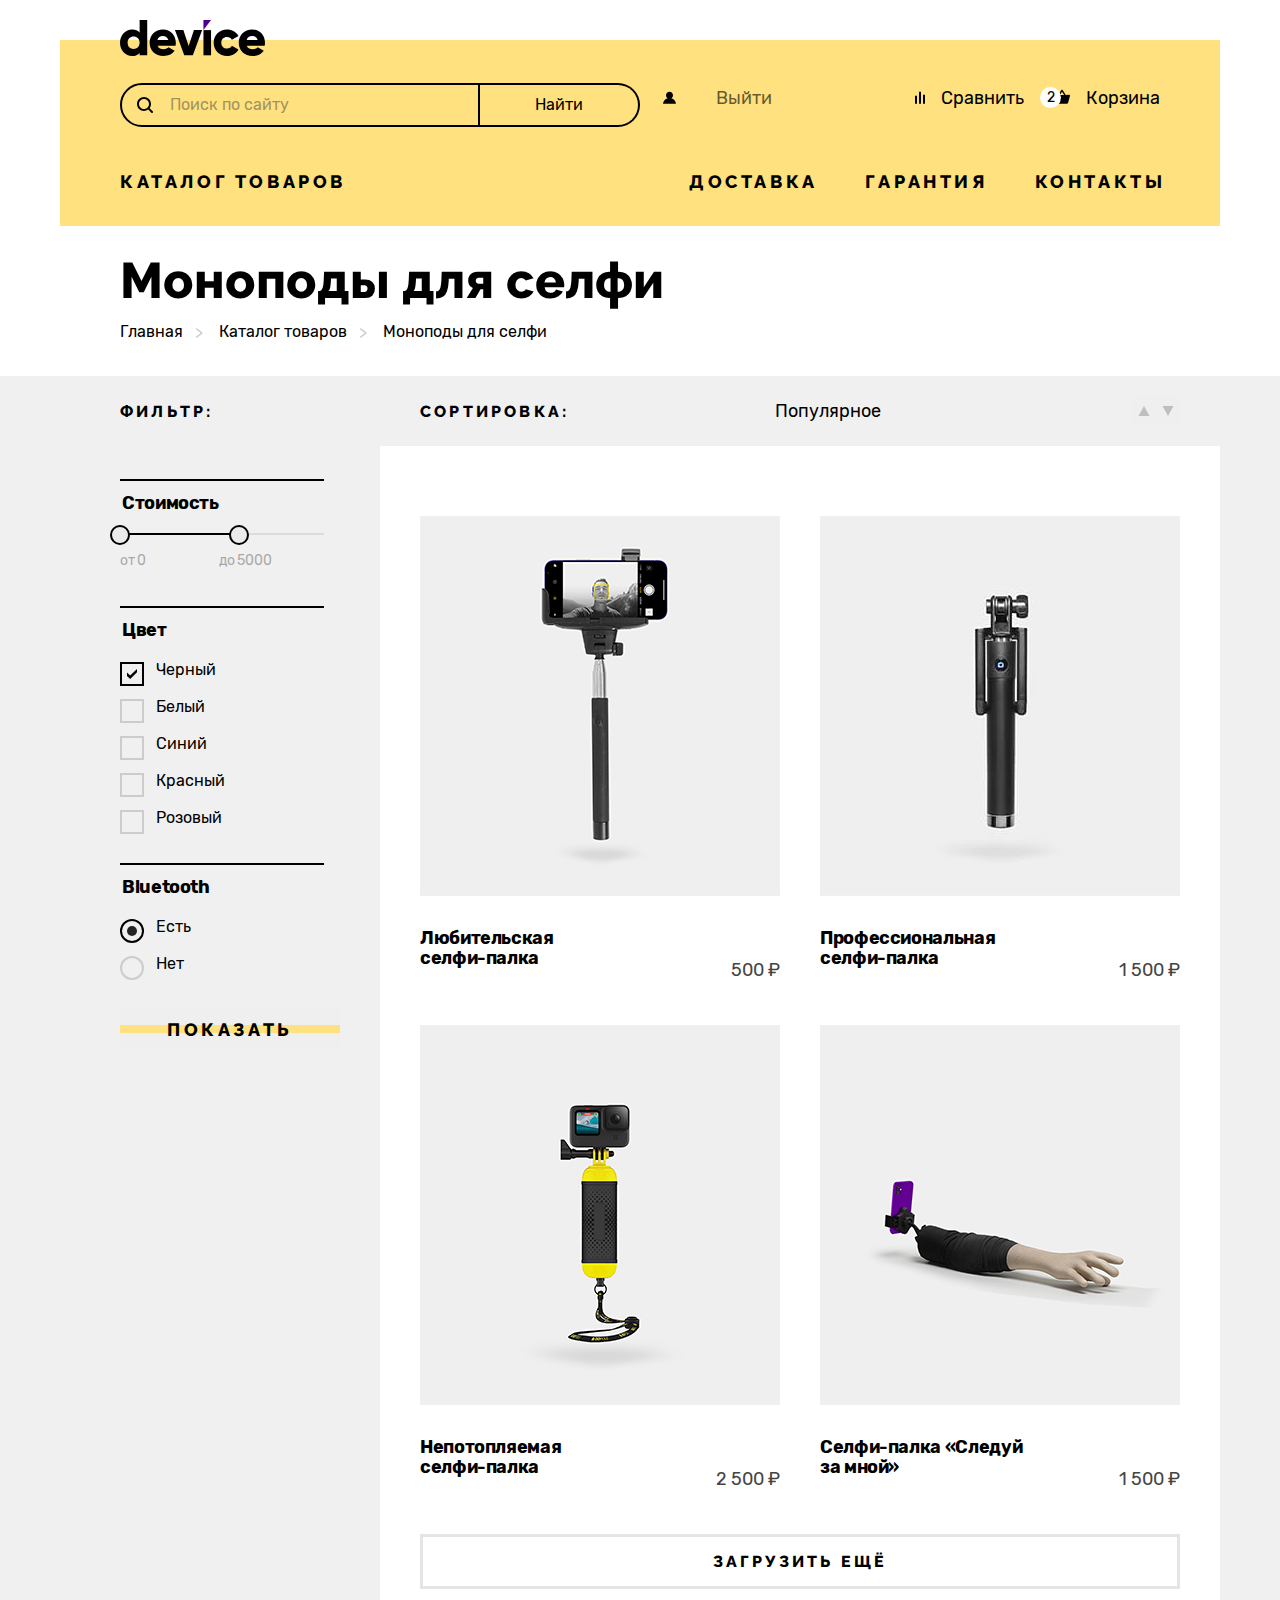
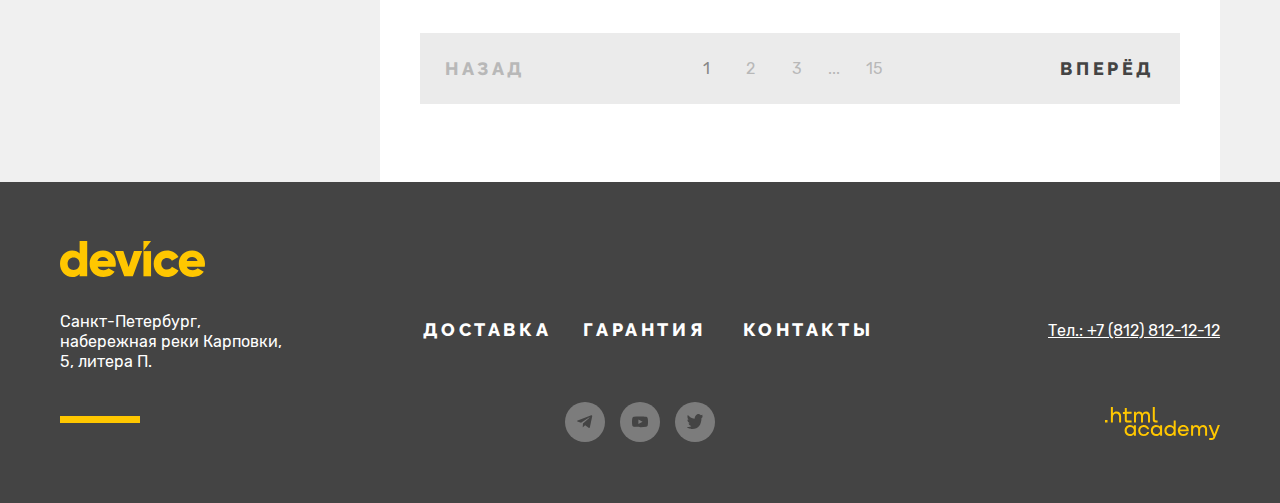
==== commit 906d3e4b: "добавляет правки" ====
--- a/catalog.html
+++ b/catalog.html
@@ -6,20 +6,16 @@
     <meta charset="utf-8">
     <title>Каталог</title>
     <link rel="stylesheet" href="css/style.css">
-    <link rel="icon" href="favicon.ico">
+    <link rel="icon" href="favicon.svg">
+    <script src="//html5shiv.
+    googlecode.com/ svn/trunk/html5.js"></script>
   </head>
-
   <body>
-    <header class="page-header">
-      <div class="page-header-container">
-
-        <a class="page-href-header" href="./index.html">
-          <svg class="nav-logo" aria-hidden="true" focusable="false" width="145" height="36" viewBox="0 0 145 36"
-            xmlns="http://www.w3.org/2000/svg" role="img" aria-label="Магазин «Девайс».">
-            <path
-              d="M27.22 0v35.3h-7.6v-2.4c-1.7 1.9-4.1 3.1-7.51 3.1C5.5 36 0 30.2 0 22.7 0 15.2 5.5 9.4 12.1 9.4c3.41 0 5.91 1.2 7.51 3.1V0h7.6Zm-7.6 22.7c0-3.8-2.5-6.2-6.01-6.2-3.5 0-6 2.4-6 6.2 0 3.8 2.5 6.2 6 6.2 3.5-.1 6-2.4 6-6.2ZM43.73 29.2c2.1 0 3.8-.8 4.8-1.9l6.1 3.5c-2.5 3.4-6.2 5.2-11 5.2-8.6 0-14.01-5.8-14.01-13.3 0-7.5 5.4-13.3 13.4-13.3 7.41 0 12.82 5.7 12.82 13.3 0 1.1-.1 2.1-.3 3H37.63c1 2.6 3.3 3.5 6.1 3.5Zm4.6-9.1c-.8-2.9-3.1-4-5.4-4-2.9 0-4.8 1.4-5.5 4h10.9ZM82.16 10.1l-9.31 25.2h-8.6l-9.31-25.2h8.4l5.3 16 5.31-16h8.2ZM83.46 10.1h7.6v25.2h-7.6V10.1ZM93.67 22.7c0-7.5 5.7-13.3 13.4-13.3 4.9 0 9.21 2.6 11.41 6.5l-6.6 3.8c-.9-1.8-2.7-2.8-4.9-2.8-3.3 0-5.71 2.4-5.71 5.8 0 3.5 2.4 5.8 5.7 5.8 2.2 0 4.1-1.1 4.9-2.8l6.61 3.8c-2.1 3.9-6.4 6.5-11.4 6.5-7.71 0-13.41-5.8-13.41-13.3ZM132.9 29.2c2.1 0 3.8-.8 4.8-1.9l6.1 3.5c-2.5 3.4-6.2 5.2-11 5.2-8.61 0-14.02-5.8-14.02-13.3 0-7.5 5.5-13.3 13.41-13.3 7.4 0 12.81 5.7 12.81 13.3 0 1.1-.1 2.1-.3 3h-17.91c1 2.6 3.3 3.5 6.1 3.5Zm4.7-9.1c-.8-2.9-3.1-4-5.4-4-2.91 0-4.81 1.4-5.51 4h10.9Z" />
-            <path d="M83.46 0v10.1L91.06 0h-7.6Z" fill="#510094" />
-          </svg>
+    <header class="header">
+      <div class="header-container">
+
+        <a class="href-header" href="./index.html">
+          <img src="img/logo.svg" alt="Девайс" class="logo-img">
         </a>
 
         <div class="navigation-user-grid">
@@ -58,9 +54,7 @@
                   <path
                     d="m15.3 5.79-3.5.2-3.2-4.9c-.1-.2-.4-.3-.6-.3-.2 0-.5.1-.6.3l-3.2 4.9H.7c-.4 0-.7.3-.7.7v.2l1.9 6.8c.2.7.7 1.1 1.4 1.1h9.4c.7 0 1.2-.4 1.4-1.1l1.9-6.9v-.2c0-.4-.3-.8-.7-.8ZM8 2.69l2.2 3.2H5.9L8 2.69Z" />
                 </svg>
-                <div class="navigation-corf-counter">
-                  <p>2</p>
-                </div>
+                <span class="navigation-corf-counter">2</span>
                 Корзина
               </a>
               <div class="popover popover-cart">
@@ -119,12 +113,12 @@
               <a class="navigation-link" href="#">Каталог товаров</a>
               <div class="popover-catalog">
                 <ul class="subcatalog">
-                  <li><a class="account-link" href="#">Виртуальная реальность</a></li>
-                  <li><a class="account-link" href="#">Фитнес-браслеты</a></li>
-                  <li><a class="account-link" href="#">Квадрокоптеры</a></li>
-                  <li><a class="account-link" href="#">Моноподы для селфи</a></li>
-                  <li><a class="account-link" href="#">Умные часы</a></li>
-                  <li><a class="account-link" href="#">Экшн-камеры</a></li>
+                  <li class="subcatalog-item"><a class="account-link" href="catalog.html">Виртуальная реальность</a></li>
+                  <li class="subcatalog-item"><a class="account-link" href="catalog.html">Фитнес-браслеты</a></li>
+                  <li class="subcatalog-item"><a class="account-link" href="catalog.html">Квадрокоптеры</a></li>
+                  <li class="subcatalog-item"><a class="account-link" href="catalog.html">Моноподы для селфи</a></li>
+                  <li class="subcatalog-item"><a class="account-link" href="catalog.html">Умные часы</a></li>
+                  <li class="subcatalog-item"><a class="account-link" href="catalog.html">Экшн-камеры</a></li>
                 </ul>
               </div>
             </li>
@@ -164,7 +158,7 @@
 
 
       <section class="catalog-section">
-        <div class="page-container">
+        <div class="container">
           <div class="catalog-products">
             <div class="catalog-left-column">
               <h2 class="visually-hidden">Список товаров с фильтрами</h2>
@@ -258,9 +252,7 @@
                       </li>
                     </ul>
                   </fieldset>
-                  <div class="detailed">
                     <button class="detailed detailed-button" type="submit">Показать</button>
-                  </div>
                 </form>
               </div>
             </div>
@@ -372,9 +364,9 @@
       </section>
     </main>
 
-    <footer class="page-footer">
+    <footer class="footer">
       <h2 class="visually-hidden">Контакты</h2>
-      <div class="page-footer-container">
+      <div class="footer-container">
 
         <a class="footer-device-link" href="#"><img class="footer-device-logo" src="img/footer-logo.svg" width="145"
             height="36" alt="Логотип Девайс."></a>
--- a/css/style.css
+++ b/css/style.css
@@ -23,6 +23,13 @@
   font-display: swap;
 }
 
+input[type="search"]::-webkit-search-decoration,
+input[type="search"]::-webkit-search-cancel-button,
+input[type="search"]::-webkit-search-results-button,
+input[type="search"]::-webkit-search-results-decoration {
+  display: none;
+}
+
 html {
   height: 100%;
 }
@@ -52,7 +59,7 @@
 }
 
 /* --- header --- */
-.page-header {
+.header {
   color: #000000;
   width: 1160px;
   min-height: 186px;
@@ -60,7 +67,7 @@
   position: relative;
 }
 
-.page-header::before {
+.header::before {
   position: absolute;
   content: "";
   width: 1160px;
@@ -71,7 +78,7 @@
   z-index: -100;
 }
 
-.page-header-container {
+.header-container {
   color: #000000;
   width: 1040px;
   min-height: 166px;
@@ -81,7 +88,7 @@
 
 }
 
-.page-href-header {
+.href-header {
   grid-column: 1 / -1;
   justify-self: start;
   min-height: 36px;
@@ -97,21 +104,21 @@
   left: 0;
 }
 
-.page-href-header:hover {
+.href-header:hover {
   opacity: 0.6;
 }
 
-.page-href-header:active {
+.href-header:active {
   opacity: 0.3;
 }
 
-.page-href-header:focus-visible {
+.href-header:focus-visible {
   outline: 2px solid #AF4FFF;
   outline-offset: 0;
 }
 
 @supports not selector(:focus-visible) {
-  .page-href-header:focus {
+  .href-header:focus {
     outline: 2px solid #AF4FFF;
     outline-offset: 0;
   }
@@ -123,7 +130,7 @@
   display: grid;
   grid-template-columns: 517px 497px;
   column-gap: 26px;
-  align-items: center;
+  align-items: start;
   padding: 0;
   margin: 0;
   margin-top: 20px;
@@ -144,13 +151,15 @@
   margin: 0;
   padding: 0;
   display: flex;
-  align-items: flex-end;
+  align-items: start;
   flex-wrap: wrap;
   position: relative;
 }
 
 .navigation-list-second-menu {
-  justify-content: space-between;
+  display: grid;
+  grid-template-columns: repeat( 3, 1fr);
+  gap: 47px;
 }
 
 .navigation-compare {
@@ -219,6 +228,7 @@
   margin: 0;
   padding: 0;
   padding-left: 48px;
+  padding-right: 48px;
   background-color: transparent;
   border: 2px solid #000000;
   border-radius: 50px 0 0 50px;
@@ -251,10 +261,10 @@
   box-sizing: border-box;
   grid-column: -1 / -2;
   margin: 0;
-  padding: 0;
-  display: flex;
+  padding: 10px;
+  display: flex;
+  flex-wrap: wrap;
   justify-content: center;
-  align-items: center;
   background-color: transparent;
   border: 2px solid #000000;
   border-left: none;
@@ -263,6 +273,7 @@
   width: auto;
   color: #000000;
   font: inherit;
+  cursor: pointer;
 }
 
 .search-button:hover {
@@ -365,12 +376,47 @@
 }
 
 @supports not selector(:focus-visible) {
-  .navigation-link::focus {
+  .navigation-link:focus {
     outline: 2px solid #AF4FFF;
     outline-offset: 0;
   }
 }
 
+
+.navigation-link-subcatalog {
+  display: flex;
+  align-items: center;
+  z-index: 99;
+  position: relative;
+}
+
+.navigation-link-icon {
+  position: relative;
+  margin-left: 10px;
+  width: 50px;
+  height: 50px;
+  border-radius: 50%;
+  border: 2px solid rgba(0, 0, 0, 0.3);
+  background-color: #FFE17F;
+  display: flex;
+  align-items: center;
+  justify-content: center;
+}
+
+.navigation-link-icon::before,
+.navigation-link-icon::after {
+  content: "";
+  position: absolute;
+  width: 20px;
+  height: 2px;
+  background-color: rgba(0, 0, 0, 0.3);
+}
+
+.navigation-link-icon::before {
+  content: "";
+  transform: rotate(90deg);
+}
+
 /* --- слайды ---*/
 .slider-pagination {
   padding: 0;
@@ -378,7 +424,7 @@
   margin-top: -10px;
 }
 
-.gallery .page-container {
+.gallery .container {
   position: relative;
   min-height: 560px;
   margin-bottom: 70px;
@@ -485,6 +531,7 @@
 /*--- слайды с картинками и описанием 01 02 03 ---*/
 .slider-pagination-item {
   display: flex;
+  flex-wrap: wrap;
   width: 1160px;
   min-height: 560px;
   margin: 0 auto;
@@ -519,6 +566,7 @@
   min-height: 400px;
   padding-top: 82px;
   position: relative;
+  padding-bottom: 26px;
 }
 
 .slider-description::before {
@@ -553,7 +601,8 @@
   font-family: "Raleway", sans-serif;
   font-size: 50px;
   line-height: 50px;
-  margin-top: 40px;
+  padding-top: 40px;
+  margin: 0 0 29px 0;
 }
 
 .device-detail-description {
@@ -561,7 +610,7 @@
   font-weight: 400;
   font-size: 18px;
   color: #444444;
-  margin-top: -13px;
+  margin: 0 0 60px 0;
   line-height: 30px;
 }
 
@@ -581,11 +630,9 @@
   display: flex;
   justify-content: center;
   align-items: center;
-}
-
-.detailed-slider {
-  margin-top: 49px;
-}
+  cursor: pointer;
+}
+
 
 .detailed-about-us {
   width: 270px;
@@ -602,7 +649,6 @@
   display: block;
   width: fit-content;
   margin: 0 auto;
-  min-height: 20px;
   padding: 10px 5px;
   background-color: transparent;
 }
@@ -633,6 +679,7 @@
   left: 0;
   background-color: #FFE17F;
   z-index: -1;
+  cursor: pointer;
 }
 
 .detailed-about-us::after {
@@ -669,7 +716,13 @@
 }
 
 /*------800м дальность полета---------*/
-.abilities-table {
+
+.abilities {
+  display: grid;
+  grid-template-columns: repeat(3, 200px);
+}
+
+.abilities-container {
   margin-top: 47px;
 
 }
@@ -697,6 +750,48 @@
   margin-bottom: 70px;
 }
 
+.product-link {
+  text-decoration: none;
+  position: relative;
+  padding-top: 180px;
+}
+
+.product-link::before {
+  content: "";
+  position: absolute;
+  width: 160px;
+  height: 160px;
+  top: 0;
+  left: 0;
+  background-color: #FFE17F;
+  background-position: center;
+  background-repeat: no-repeat;
+}
+
+.product-link-vr::before {
+  background-image: url("../img/virtual-reality.svg");
+}
+
+.product-link-selfie::before {
+  background-image: url("../img/selfy.svg");
+}
+
+.product-link-camera::before {
+  background-image: url("../img/camera.svg");
+}
+
+.product-link-fitness::before {
+  background-image: url("../img/fitness.svg");
+}
+
+.product-link-clock::before {
+  background-image: url("../img/clock.svg");
+}
+
+.product-link-drone::before {
+  background-image: url("../img/quadrocopters.svg");
+}
+
 .products-yellow-list {
   display: grid;
   grid-template-columns: repeat(6, 160px);
@@ -709,10 +804,11 @@
 .products-item {
   width: 160px;
   text-align: left;
-
-}
-
-.products-item a {
+  display: flex;
+}
+
+.product-link-title {
+  margin: 0;
   font-family: "Raleway", sans-serif;
   font-size: 18px;
   line-height: 24px;
@@ -721,22 +817,6 @@
   text-decoration: none;
 }
 
-.products-yellow {
-  background-color: #FFE17F;
-  width: 160px;
-  height: 160px;
-  display: flex;
-  align-items: center;
-  justify-content: center;
-  margin-bottom: 32px;
-  background-repeat: no-repeat;
-  background-position: center center;
-}
-
-.products-item:hover .products-yellow {
-  background-color: #FFC700;
-}
-
 .products-item:active {
   opacity: 0.3;
 }
@@ -757,7 +837,7 @@
 .client-info-section {
   color: #000000;
   margin-top: 70px;
-  margin-bottom: 142px;  /*72+70*/
+  margin-bottom: 142px;
   position: relative;
 }
 
@@ -792,6 +872,8 @@
   position: relative;
   margin: 0;
   padding: 0;
+  list-style: none;
+  cursor: pointer;
 }
 
 .client-info-choice-current {
@@ -804,7 +886,7 @@
   position: absolute;
   width: 160px;
   height: 8px;
-  top: 8px;
+  top: 33px;
   left: 0;
   background-color: #FFE17F;
   z-index: -50;
@@ -826,10 +908,11 @@
 .client-info-choice-description-button-current {
   background-color: #000000;
   color: #FFE17F;
-  margin: 9px 120px 11px 0;
+  margin: 11px 9px;
   text-align: center;
-  width: 160px;
+  min-width: 160px;
   min-height: 20px;
+  cursor: pointer;
 }
 
 .client-info-choice:hover,
@@ -893,14 +976,24 @@
   background-color: #000000;
 }
 
-.client-info h2 {
+.slient-info-title {
   font-family: "Raleway", sans-serif;
   font-size: 50px;
   line-height: 50px;
   width: 448px;
-  margin: 0;
-  padding: 0;
-}
+  margin: 0 0 34px 0;
+  padding: 0;
+}
+
+.client-info {
+  font-family: "Raleway", sans-serif;
+  font-size: 50px;
+  line-height: 50px;
+  width: 448px;
+  margin: 0;
+  padding: 0;
+}
+
 
 .client-info-detail-description {
   font-family: "Rubik", sans-serif;
@@ -910,7 +1003,7 @@
   color: #444444;
   width: 458px;
   min-height: 90px;
-  margin: 34px 0 0 0;
+  margin: 0;
   padding: 0;
 }
 
@@ -926,10 +1019,15 @@
   min-height: 100px;
   float: left;
   background-color: #FFE17F;
-}
-
-.rare-button-logo {
+  background-image: url("../img/machine.svg");
+  background-repeat: no-repeat;
+  background-position: center;
+}
+
+.rare-product-button {
+  content: "";
   margin: 35px 85px 34px 40px;
+  cursor: pointer;
 }
 
 .rare-text {
@@ -947,16 +1045,13 @@
   color: #000000;
 }
 
-.rare-i-icon-container {
-  width: 125px;
-  min-height: 100px;
-}
-
-.rare-i-round {
+.rare-i-round::after {
+  content: "";
   width: 40px;
   height: 40px;
   margin: 30px auto;
   background: rgba(220, 220, 220, 0.5);
+  background-image: url("../img/i-round.svg");
   border-radius: 50%;
   border: none;
   background-repeat: no-repeat;
@@ -969,6 +1064,7 @@
 .rare-product-button {
   width: 100%;
   min-height: 100px;
+  background: #F0F0F0;
   margin: 0;
   padding: 0;
   border: none;
@@ -1002,16 +1098,6 @@
   }
 }
 
-.rare-product h2 {
-  font-size: 20px;
-  line-height: 23px;
-}
-
-.rare-product-img {
-  width: 125px;
-  background-color: #FFE17F;
-}
-
 .rare-product-text {
   flex-grow: 1;
   margin: auto;
@@ -1023,24 +1109,16 @@
 }
 
 /*О нас*/
-.about-us h2 {
+.about-us-title {
   font-family: "Raleway", sans-serif;
   font-weight: 800;
   font-size: 50px;
   line-height: 50px;
-  margin-top: 48px;
-  margin-bottom: 48px;
-}
-
-.about-us h3 {
-  font-weight: 700;
-  font-size: 24px;
-  line-height: 30px;
-  color: #444444;
+  margin: 0 0 48px 0;
 }
 
 .about-us-info-header {
-  margin-bottom: 15px;
+  margin: 0 0 15px 0;
 }
 
 .about-us-text {
@@ -1049,7 +1127,7 @@
   font-size: 18px;
   line-height: 30px;
   color: #444444;
-  margin-bottom: 30px;
+  margin: 0 0 30px 0;
 }
 
 .about-us {
@@ -1064,6 +1142,7 @@
   margin-right: 108px;
   display: block;
   position: relative;
+  padding: 40px 0;
 }
 
 .delivery-info::before {
@@ -1078,7 +1157,7 @@
 .delivery-list {
   display: grid;
   gap: 20px;
-  margin-bottom: 30px;
+  margin: 0 0 40px 0;
   list-style-type: none;
 }
 
@@ -1087,6 +1166,7 @@
   width: 532px;
   display: block;
   position: relative;
+  padding: 40px 0;
 }
 
 .contacts::before {
@@ -1127,6 +1207,8 @@
   color: #000000;
   background-color: #F0F0F0;
   margin-top: 70px;
+  padding-bottom: 56px;
+  padding-top: 64px;
 }
 
 .mailing-adv {
@@ -1137,13 +1219,12 @@
   padding-left: 7px;
 }
 
-.mailing h2 {
+.mailing-title {
   font-family: "Raleway", sans-serif;
   font-weight: 800;
   font-size: 50px;
   line-height: 50px;
-  width: 348px;
-  margin-top: 64px;
+  margin: 0;
 }
 
 .mailing-text {
@@ -1152,9 +1233,8 @@
   font-size: 18px;
   line-height: 30px;
   color: #444444;
-  width: 560px;
   min-height: 90px;
-  margin-top: 74px;
+  margin: 0;
 }
 
 /* ПОДПИСАТЬСЯ*/
@@ -1164,7 +1244,6 @@
   grid-template-columns: 810px 1fr;
   align-items: baseline;
   gap: 190px;
-  margin-bottom: 58px;
 }
 
 .mailing-form {
@@ -1226,6 +1305,7 @@
   width: 253px;
   min-height: 57px;
   border: #C4C4C4 solid 3px;
+  cursor: pointer;
 }
 
 .button-subscribe:hover {
@@ -1277,17 +1357,17 @@
 }
 
 /*---footer---*/
-.page-footer {
+.footer {
   color: #FFFFFF;
   background-color: #444444;
   min-height: 321px;
 }
 
-.page-footer-container {
+.footer-container {
   width: 1160px;
   margin: 0 auto;
   display: grid;
-  grid-template-columns: 239px 692px auto; /* 175px;*/
+  grid-template-columns: 239px 692px auto;
   grid-template-rows: 36px auto 40px;
   padding-top: 59px;
   padding-bottom: 60px;
@@ -1295,7 +1375,7 @@
   position: relative;
 }
 
-.page-footer-container::after {
+.footer-container::after {
   position: absolute;
   width: 80px;
   height: 7px;
@@ -1321,13 +1401,13 @@
 }
 
 .footer-info-list {
+  display: grid;
+  grid-template-columns: repeat(3, 125px);
+  gap: 35px;
   grid-column: 2 / 3;
   grid-row: 2 / 3;
   align-self: center;
-  display: flex;
   list-style-type: none;
-  justify-content: space-between;
-  flex-wrap: wrap;
   padding: 0;
   margin: 0 auto;
   margin-bottom: 18px;
@@ -1457,7 +1537,7 @@
   text-transform: uppercase;
   text-decoration: none;
   min-height: 21px;
-  padding: 15px;
+  padding: 15px 0;
   position: relative;
 }
 
@@ -1468,9 +1548,10 @@
 .footer-info-link:hover::before {
   position: absolute;
   bottom: 12px;
+  width: 125px;
   height: 2px;
-  left: 15px;
-  right: 15px;
+  left: 1px;
+  right: 10px;
   background-color: #FFC700;
   content: "";
 }
@@ -1626,7 +1707,7 @@
   flex-grow: 1;
 }
 
-.page-container {
+.container {
   width: 1160px;
   margin: 0 auto;
 }
@@ -1651,21 +1732,21 @@
   width: 1040px;
   min-height: 86px;
   margin: 0 auto;
-  margin-top: 61px;
+  padding: 55px 0 0 0;
 }
 
 .inner-header-title {
-  margin-top: 51px;
-  margin-bottom: 16px;
+  margin: 0 0 16px 0;
 }
 
 .breadcrumbs {
+  display: flex;
+  flex-wrap: wrap;
   font-family: "Rubik", sans-serif;
   font-weight: 400;
   font-size: 16px;
   line-height: 20px;
   list-style-type: none;
-  display: flex;
   margin: 0;
   padding: 0;
 }
@@ -1783,6 +1864,7 @@
   margin-bottom: auto;
   border: none;
   opacity: 0.2;
+  cursor: pointer;
 }
 
 .sort-button:hover {
@@ -1861,7 +1943,7 @@
 }
 
 .range-toggle:hover {
-  opacity: 0.5;
+  background: #ececec;
 }
 
 .range-toggle:active {
@@ -1941,6 +2023,7 @@
   font-weight: 400;
   font-size: 16px;
   line-height: 20px;
+  cursor: pointer;
 }
 
 /* Mark */
@@ -1951,6 +2034,7 @@
   width: 20px;
   height: 20px;
   border: 2px solid #CCCCCC;
+  cursor: pointer;
 }
 
 
@@ -1972,7 +2056,7 @@
 }
 
 @supports not selector(:focus-visible) {
-  .control::focus {
+  .control:focus {
     outline: 2px solid #AF4FFF;
     outline-offset: 0;
   }
@@ -1981,6 +2065,7 @@
 .control-input[type="checkbox"]:checked + .control-mark,
 .control-input[type="radio"]:checked + .control-mark {
   border: 2px solid #000000;
+  cursor: pointer;
 }
 
 .control-input[type="checkbox"]:checked + .control-mark::before {
@@ -2017,6 +2102,7 @@
 
 .catalog-filter-item:not(:last-child) {
   margin-bottom: 17px;
+  cursor: pointer;
 }
 
 .select {
@@ -2036,10 +2122,10 @@
   background-color: transparent;
   width: 100%;
   border: none;
-  background-image: url("../images/icons/arrow-down.svg");
   background-repeat: no-repeat;
   background-position: right 20px center;
   appearance: none;
+  cursor: pointer;
 }
 
 .select-control:hover {
@@ -2120,6 +2206,7 @@
 
 .product-card-image {
   vertical-align: bottom;
+  padding: 0 0 32px 0;
 }
 
 .product-card-descr {
@@ -2141,7 +2228,6 @@
   color: #000000;
   background-color: #ffffff;
   margin: 0;
-  margin-top: 32px;
 }
 
 .product-card-price {
@@ -2237,6 +2323,7 @@
   width: 760px;
   vertical-align: middle;
   border: 3px solid #E5E5E5;
+  cursor: pointer;
 }
 
 .pagination-show-more:hover {
@@ -2295,6 +2382,7 @@
   letter-spacing: 0.2em;
   opacity: 0.3;
   padding: 25px;
+  cursor: pointer;
 }
 
 .pagination-next {
@@ -2314,6 +2402,7 @@
   min-width: 40px;
   min-height: 40px;
   padding: 10px;
+  cursor: pointer;
 }
 
 .pagination a {
@@ -2372,6 +2461,11 @@
   margin: 0;
 }
 
+.subcatalog-item {
+  display: flex;
+  justify-content: start;
+}
+
 .subcatalog,
 .popover-catalog {
   display: none;
@@ -2382,27 +2476,12 @@
   position: relative;
 }
 
-.catalog-item::after {
-  content: "";
-  position: absolute;
-  background-image: url("../img/catalog-btn.svg");
-  width: 50px;
-  height: 50px;
-  top: -14px;
-  right: -1px;
-  z-index: 10;
-  cursor: pointer;
-}
-
-.catalog-item:focus-within::after {
-  background-image: url("../img/catalog-btn-minus.svg");
-  opacity: 0.3;
-  z-index: 10;
-  cursor: pointer;
-}
-
 .catalog-item:focus-within .popover-catalog {
   display: block;
+}
+
+.catalog-item:focus-within .navigation-link-icon::before {
+  display: none;
 }
 
 .catalog-item:focus-within .subcatalog {
@@ -2485,7 +2564,7 @@
   position: absolute;
   width: 14px;
   height: 6px;
-  background-image: url("../images/icons/triangle.svg");
+  background-image: url("../img/triangle.svg");
   background-repeat: no-repeat;
   background-position: center;
   cursor: pointer;
@@ -2523,8 +2602,7 @@
 }
 
 .cart-item-title {
-  margin-top: 0;
-  margin-bottom: 2px;
+  margin: 0 0 2px 0;
   font-family: "Rubik", sans-serif;
   font-style: normal;
   font-weight: 400;
@@ -2697,7 +2775,7 @@
   min-height: 26px;
   background-color: #ffffff;
   border: none;
-  background-image: url("../images/icons/cross.svg");
+  background-image: url("../img/modal-cross.svg");
   background-repeat: no-repeat;
   background-position: center;
   background-size: 26px;
@@ -2787,7 +2865,7 @@
   position: absolute;
   width: 14px;
   height: 6px;
-  background-image: url("../images/icons/triangle.svg");
+  background-image: url("../img/triangle.svg");
   background-repeat: no-repeat;
   background-position: center;
   cursor: pointer;
@@ -2855,14 +2933,14 @@
 }
 
 .field-group-name .modal-form-field {
-  background-image: url("../images/icons/modal-login.svg");
+  background-image: url("../img/modal-name.svg");
   background-repeat: no-repeat;
   background-size: 12px 12px;
   background-position: center right 20px;
 }
 
 .field-group-email .modal-form-field {
-  background-image: url("../images/icons/modal-email.svg");
+  background-image: url("../img/modal-login.svg");
   background-repeat: no-repeat;
   background-size: 12px 12px;
   background-position: center right 20px;
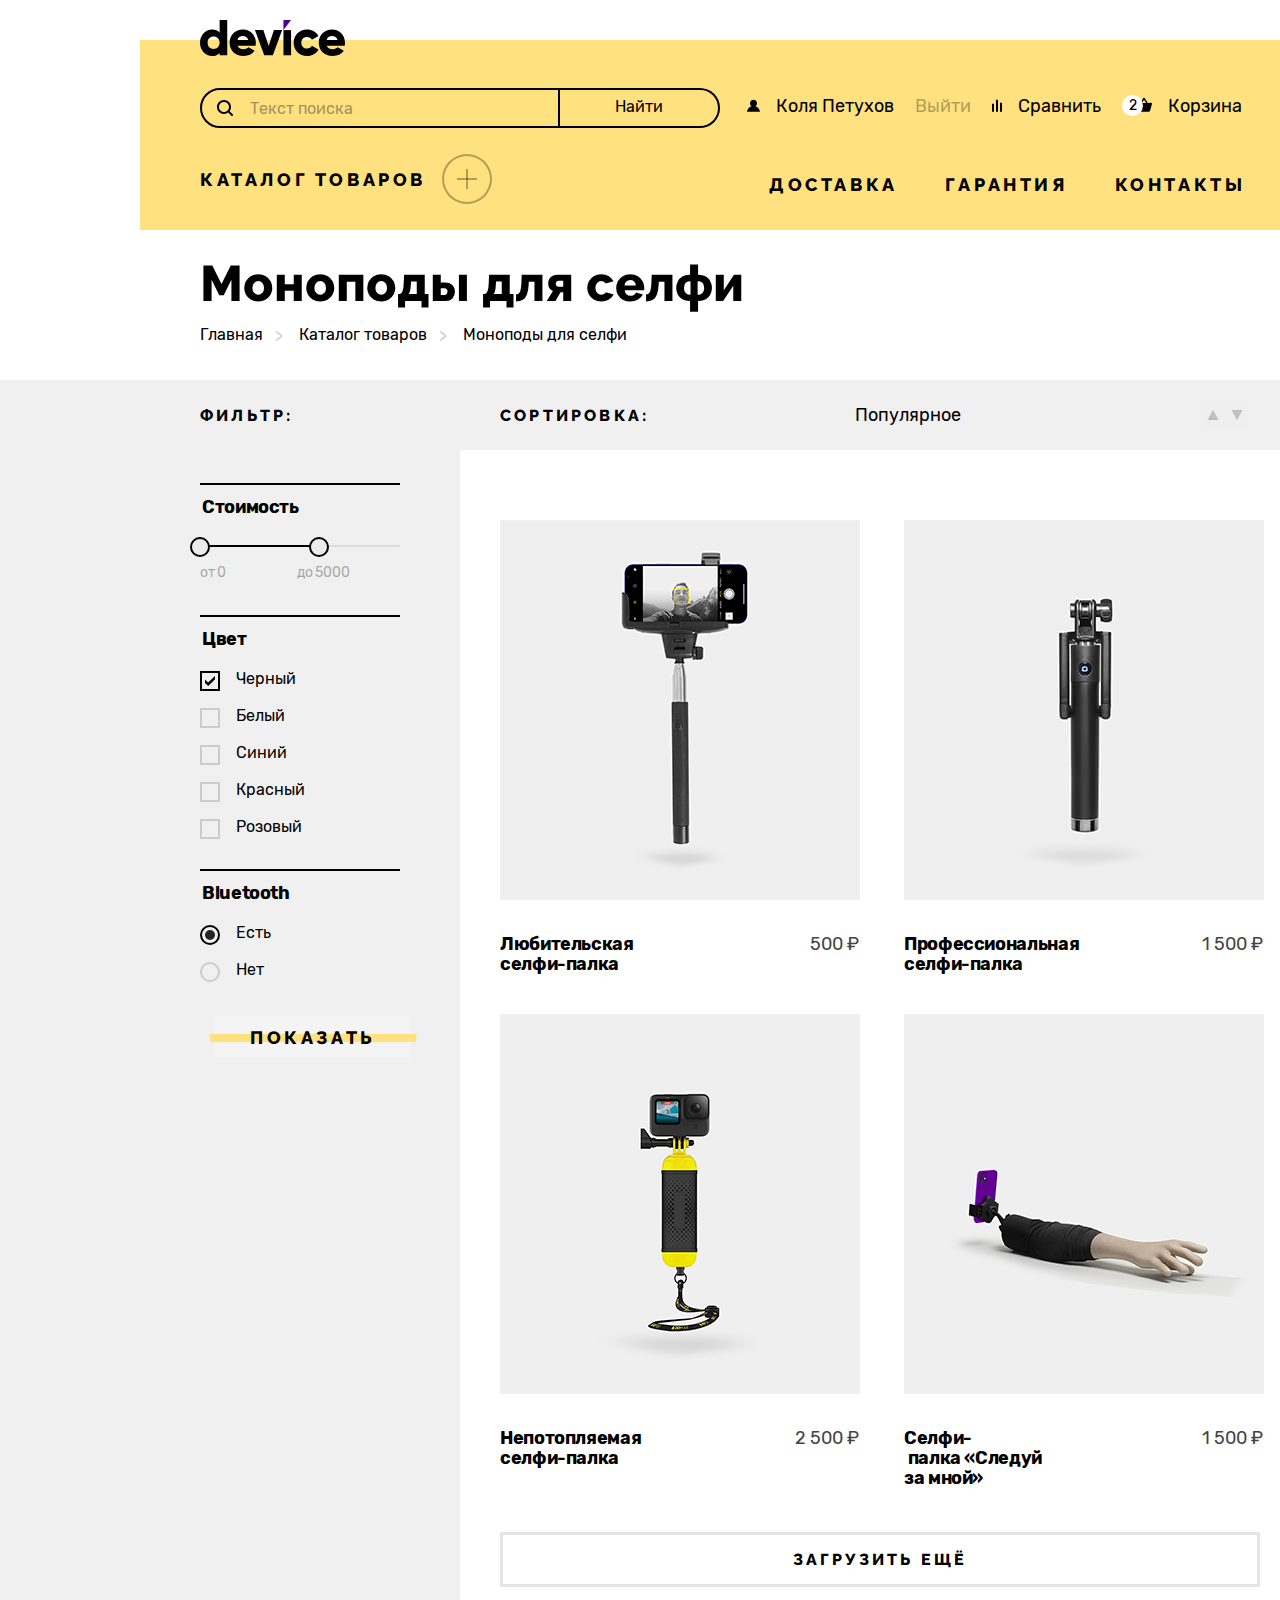
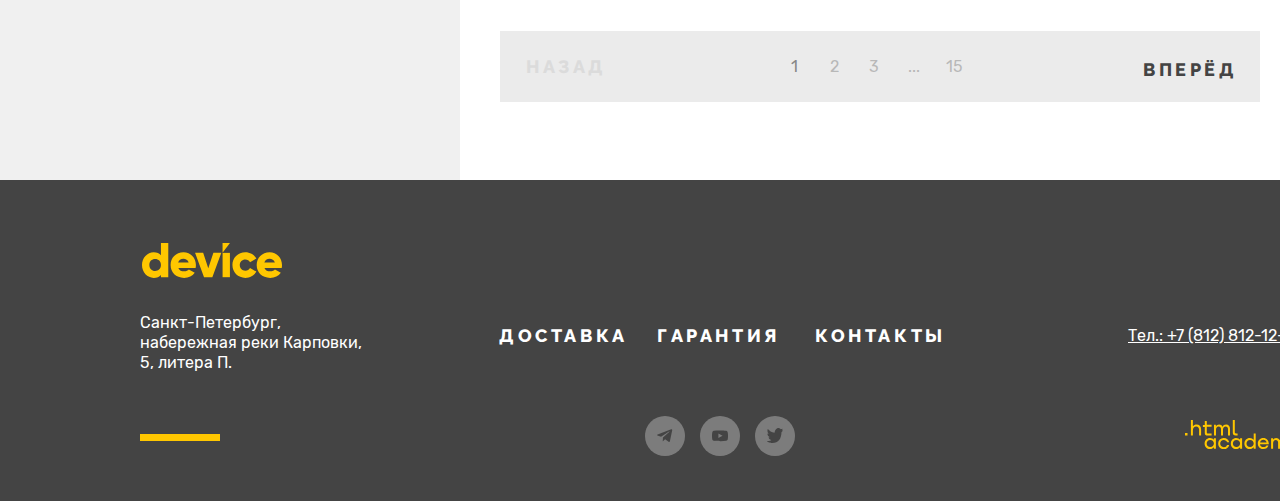
==== commit c0187ffc: "добавляет правки" ====
--- a/catalog.html
+++ b/catalog.html
@@ -6,21 +6,19 @@
     <meta charset="utf-8">
     <title>Каталог</title>
     <link rel="stylesheet" href="css/style.css">
-    <link rel="icon" href="favicon.svg">
-    <script src="//html5shiv.
-    googlecode.com/ svn/trunk/html5.js"></script>
+    <link rel="icon" href="favicon.png">
   </head>
   <body>
     <header class="header">
       <div class="header-container">
 
-        <a class="href-header" href="./index.html">
-          <img src="img/logo.svg" alt="Девайс" class="logo-img">
+        <a class="href-header" href="index.html">
+          <img src="img/logo.svg" class="logo-img" alt="Переход на главную страницу">
         </a>
 
         <div class="navigation-user-grid">
           <form class="search-form" action="https://echo.htmlacademy.ru/" method="post">
-            <input class="search-field" type="search" name="search" id="search" placeholder="Поиск по сайту">
+            <input class="search-field" type="search" name="search" id="search" placeholder="Текст поиска">
             <button class="search-button" type="submit">
               <span>Найти</span>
             </button>
@@ -30,19 +28,22 @@
             <li class="navigation-item">
               <a class="account-link account-link-login" href="#">
                 <svg class="account-icon" aria-hidden="true" focusable="false" width="13" height="13"
-                  viewBox="0 0 13 13" fill="currentColor" xmlns="http://www.w3.org/2000/svg" role="img" aria-label="Логин.">
+                  viewBox="0 0 13 13" fill="currentColor" xmlns="http://www.w3.org/2000/svg" role="img"
+                  aria-label="Логин.">
                   <path
                     d="M0 12.79h13c-.2-2.6-2.1-4.8-4.7-5.5 1-.6 1.7-1.7 1.7-3 0-1.9-1.6-3.5-3.5-3.5S3 2.39 3 4.29c0 1.3.7 2.4 1.7 3-2.6.7-4.5 2.9-4.7 5.5Z" />
-                </svg></a>
+                </svg>
+                Коля Петухов</a>
             </li>
             <li class="navigation-item">
-              <a class="account-link account-link-login" href="#">
-                <span class="account-link account-link-logout">Выйти</span></a>
+              <a class="account-link account-link-login account-off" href="#">
+                Выйти</a>
             </li>
             <li class="navigation-item navigation-compare">
               <a class="account-link" href="#">
                 <svg class="account-icon" aria-hidden="true" focusable="false" width="10" height="13"
-                  viewBox="0 0 10 13" fill="currentColor" xmlns="http://www.w3.org/2000/svg" role="img" aria-label="Сравнить.">
+                  viewBox="0 0 10 13" fill="currentColor" xmlns="http://www.w3.org/2000/svg" role="img"
+                  aria-label="Сравнить.">
                   <path d="M6 .79H4v12h2v-12ZM2 4.79H0v8h2v-8ZM10 3.79H8v9h2v-9Z" />
                 </svg>
                 Сравнить</a>
@@ -50,24 +51,24 @@
             <li class="navigation-item navigation-corf">
               <a class="account-link navigation-cart" href="#">
                 <svg class="account-icon" aria-hidden="true" focusable="false" width="16" height="15"
-                  viewBox="0 0 16 15" fill="currentColor" xmlns="http://www.w3.org/2000/svg" role="img" aria-label="Корзина.">
+                  viewBox="0 0 16 15" fill="currentColor" xmlns="http://www.w3.org/2000/svg" role="img"
+                  aria-label="Корзина.">
                   <path
                     d="m15.3 5.79-3.5.2-3.2-4.9c-.1-.2-.4-.3-.6-.3-.2 0-.5.1-.6.3l-3.2 4.9H.7c-.4 0-.7.3-.7.7v.2l1.9 6.8c.2.7.7 1.1 1.4 1.1h9.4c.7 0 1.2-.4 1.4-1.1l1.9-6.9v-.2c0-.4-.3-.8-.7-.8ZM8 2.69l2.2 3.2H5.9L8 2.69Z" />
                 </svg>
-                <span class="navigation-corf-counter">2</span>
+                  <span class="navigation-corf-counter">2</span>
                 Корзина
               </a>
               <div class="popover popover-cart">
                 <div class="popover-content">
-                  <h2 class="visually-hidden popover-title">Содержимое корзины</h2>
                   <ul class="cart-items-list">
                     <li class="cart-item">
-                      <a class="cart-link" href="./catalog.html">
+                      <a class="cart-link" href="catalog.html">
                         <img class="popover-img" src="img/selfy-in-bascket.jpg" width="39" height="43"
                           alt="Любительская селфи-палка.">
                         <p class="cart-item-title">Любительская селфи-палка</p>
                       </a>
-                      <button type="button" class="cart-item-button button">
+                      <button class="cart-item-button bascket-button" type="button">
                         <svg width="10" height="11" viewBox="0 0 10 11" fill="currentColor"
                           xmlns="http://www.w3.org/2000/svg" role="img" aria-label="Удалить из корзины.">
                           <path
@@ -77,12 +78,12 @@
                       </button>
                     </li>
                     <li class="cart-item">
-                      <a class="cart-link" href="./catalog.html">
+                      <a class="cart-link" href="catalog.html">
                         <img class="popover-img" src="img/selfy-in-bascket-two.jpg" width="39" height="43"
                           alt="Профессиональная селфи-палка.">
                         <p class="cart-item-title">Профессиональная селфи-палка</p>
                       </a>
-                      <button type="button" class="cart-item-button button">
+                      <button class="cart-item-button bascket-button" type="button">
                         <svg width="10" height="11" viewBox="0 0 10 11" fill="currentColor"
                           xmlns="http://www.w3.org/2000/svg" role="img" aria-label="Удалить из корзины.">
                           <path
@@ -96,11 +97,9 @@
                     <p>Товаров: 2</p>
                     <p>Сумма: 2000 ₽</p>
                   </div>
-                  <div class="cart-button">
-                    <button class="button-open-cart" type="button">
+                    <button class="cart-button button-open-cart" type="button">
                       <span>Открыть корзину</span>
                     </button>
-                  </div>
                 </div>
               </div>
             </li>
@@ -108,10 +107,13 @@
         </div>
 
         <nav class="navigation">
-          <ul class="catalog">
-            <li class="catalog-item">
-              <a class="navigation-link" href="#">Каталог товаров</a>
-              <div class="popover-catalog">
+          <div class="catalog-item">
+            <a class="navigation-link navigation-link-subcatalog" href="#">
+              Каталог товаров
+            <span class="navigation-link-icon"></span>
+            </a>
+            <div class="popover-catalog">
+              <div class="popover-catalog-content">
                 <ul class="subcatalog">
                   <li class="subcatalog-item"><a class="account-link" href="catalog.html">Виртуальная реальность</a></li>
                   <li class="subcatalog-item"><a class="account-link" href="catalog.html">Фитнес-браслеты</a></li>
@@ -121,8 +123,8 @@
                   <li class="subcatalog-item"><a class="account-link" href="catalog.html">Экшн-камеры</a></li>
                 </ul>
               </div>
-            </li>
-          </ul>
+            </div>
+        </div>
 
           <ul class="navigation-list navigation-list-second-menu">
             <li class="navigation-item">
@@ -160,18 +162,18 @@
       <section class="catalog-section">
         <div class="container">
           <div class="catalog-products">
+            <h2 class="visually-hidden">Список товаров с фильтрами</h2>
             <div class="catalog-left-column">
-              <h2 class="visually-hidden">Список товаров с фильтрами</h2>
               <div class="catalog-all-filters">
                 <div class="filter">
-                  <p class="sort-item">Фильтр:</p>
+                  <span class="sort-item">Фильтр:</span>
                 </div>
                 <form class="catalog-filter" action="https://echo.htmlacademy.ru/" method="get">
                   <fieldset class="catalog-filter-group">
                     <legend class="filter-group-title">Стоимость</legend>
                     <div class="range">
                       <div class="range-scale">
-                        <div class="range-bar" style="left: 0; width: 119px">
+                        <div class="range-bar">
                           <button class="range-toggle toggle-min" type="button">
                             <span class="visually-hidden">Изменить минимальную цену.</span>
                           </button>
@@ -252,16 +254,16 @@
                       </li>
                     </ul>
                   </fieldset>
-                    <button class="detailed detailed-button" type="submit">Показать</button>
+                    <button class="button button-show" type="submit">Показать</button>
                 </form>
               </div>
             </div>
 
             <div class="catalog-right-column">
               <div class="sort">
-                <p class="sort-item">Сортировка:</p>
+                <span class="sort-item">Сортировка:</span>
                 <div class="select">
-                  <select class="select-control" aria-label="">
+                  <select class="select-control" aria-label="Сортировка">
                     <option value="popular">Популярное</option>
                     <option value="cheap">Дешёвое</option>
                     <option value="expensive">Дорогое</option>
@@ -283,10 +285,13 @@
               <div class="product-cards">
                 <ul class="product-list">
                   <li class="product-card">
+                    <!--Для того чтобы отобразить пометку new нужно добавить класс new к ссылке-->
                     <a class="product-card-link" href="product.html">
-                      <img class="product-card-image" src="img/product-1.jpg" width="360" height="380"
-                        alt="Товар «Любительская селфи-палка».">
-                      <div class="product-card-descr">
+                      <div class="product-card-image">
+                      <img class="product-card-image" src="img/amateur-selfie-stick.jpg" width="360" height="380"
+                        alt="«Любительская селфи-палка».">
+                      </div>
+                      <div class="product-card-description">
                         <h3 class="product-card-title">Любительская<br> селфи-палка</h3>
                         <b class="product-card-price">500 ₽</b>
                       </div>
@@ -295,9 +300,11 @@
                   </li>
                   <li class="product-card">
                     <a class="product-card-link" href="#">
-                      <img class="product-card-image" src="img/product-2.jpg" width="360"
-                        height="380" alt="Товар «Профессиональная селфи-палка».">
-                      <div class="product-card-descr">
+                      <div class="product-card-image">
+                      <img class="product-card-image" src="img/professional-selfie-stick.jpg" width="360"
+                        height="380" alt="«Профессиональная селфи-палка».">
+                      </div>
+                      <div class="product-card-description">
                         <h3 class="product-card-title">Профессиональная селфи-палка</h3>
                         <b class="product-card-price">1 500 ₽</b>
                       </div>
@@ -306,9 +313,11 @@
                   </li>
                   <li class="product-card">
                     <a class="product-card-link" href="#">
-                      <img class="product-card-image" src="img/product-3.jpg" width="360"
-                        height="380" alt="Товар «Непотопляемая селфи-палка».">
-                      <div class="product-card-descr">
+                      <div class="product-card-image">
+                      <img class="product-card-image" src="img/unsinkable-selfie-stick.jpg" width="360"
+                        height="380" alt="«Непотопляемая селфи-палка».">
+                      </div>
+                      <div class="product-card-description">
                         <h3 class="product-card-title">Непотопляемая<br> селфи-палка</h3>
                         <b class="product-card-price">2 500 ₽</b>
                       </div>
@@ -317,10 +326,12 @@
                   </li>
                   <li class="product-card">
                     <a class="product-card-link" href="#">
-                      <img class="product-card-image" src="img/product-4.jpg" width="360"
-                        height="380" alt="Товар «Селфи-палка Следуй за мной».">
-                      <div class="product-card-descr">
-                        <h3 class="product-card-title">Селфи-палка «Следуй<br> за мной»</h3>
+                      <div class="product-card-image">
+                      <img class="product-card-image" src="img/selfie-stick-follow-me.jpg" width="360"
+                        height="380" alt="Селфи-палка «Следуй за мной».">
+                      </div>
+                      <div class="product-card-description">
+                        <h3 class="product-card-title">Селфи-&nbsp;палка&nbsp;«Следуй за мной»</h3>
                         <b class="product-card-price">1 500 ₽</b>
                       </div>
                       <span class="product-card-wrapping"><span class="product-card-detailed" >Подробнее</span></span>
@@ -328,13 +339,13 @@
                   </li>
                 </ul>
 
-                <div>
+                <div  class="pagination-show-more-wrapper">
                   <button class="pagination-show-more" type="button">Загрузить ещё</button>
                 </div>
 
                 <div class="pagination">
                   <a class="pagination-prev pagination-disabled">
-                    <span>Назад</span>
+                    <span class="pagination-prev">Назад</span>
                   </a>
                   <ul class="pagination-digits">
                     <li class="pagination-current">
@@ -347,14 +358,14 @@
                       <a class="pagination-link" href="#">3</a>
                     </li>
                     <li class="pagination-disabled">
-                      <p>...</p>
+                      <span class="pagination-link pagination-link-devider">...</span>
                     </li>
                     <li class="pagination-disabled">
                       <a class="pagination-link" href="#">15</a>
                     </li>
                   </ul>
                   <a class="pagination-next" href="#">
-                    <span>Вперёд</span>
+                    <span class="pagination-next-text">Вперёд</span>
                   </a>
                 </div>
               </div>
@@ -369,7 +380,7 @@
       <div class="footer-container">
 
         <a class="footer-device-link" href="#"><img class="footer-device-logo" src="img/footer-logo.svg" width="145"
-            height="36" alt="Логотип Девайс."></a>
+            height="50" alt="Логотип Девайс."></a>
         <address class="footer-contacts-address">
           <p class="about-text">Санкт-Петербург, набережная реки Карповки, 5, литера П.</p>
         </address>
@@ -410,7 +421,7 @@
           <a class="footer-telephone-address-phone" href="tel:+78128121212">Тел.: +7 (812) 812-12-12</a>
         </address>
         <div class="academy-logo">
-          <a class="academy-logo-link" href="https://htmlacademy.ru/">
+          <a class="academy-logo-link" href="https://htmlacademy.ru/" aria-label="Логотип академии">
             <svg class="academy-logo-image" aria-hidden="true" focusable="false" width="115" height="33"
               viewBox="0 0 115 33" xmlns="http://www.w3.org/2000/svg" role="img" aria-label="Магазин «Девайс».">
               <path
--- a/css/style.css
+++ b/css/style.css
@@ -23,13 +23,19 @@
   font-display: swap;
 }
 
-input[type="search"]::-webkit-search-decoration,
+.search-field::-webkit-search-decoration,
 input[type="search"]::-webkit-search-cancel-button,
 input[type="search"]::-webkit-search-results-button,
 input[type="search"]::-webkit-search-results-decoration {
   display: none;
 }
 
+*,
+*::after,
+*::before {
+  box-sizing: border-box;
+}
+
 html {
   height: 100%;
 }
@@ -39,12 +45,12 @@
   display: flex;
   flex-direction: column;
   min-height: 100%;
-  min-width: 1160px;
+  min-width: 1440px;
   font-family: "Rubik", sans-serif;
   font-size: 16px;
   line-height: 24px;
   color: #000000;
-  background-color: #FFFFFF;
+  background-color: #ffffff;
 }
 
 .visually-hidden {
@@ -58,11 +64,74 @@
   overflow: hidden;
 }
 
+.button {
+  font-family: 'Raleway';
+  font-style: normal;
+  font-weight: 800;
+  font-size: 18px;
+  line-height: 21px;
+  text-align: center;
+  letter-spacing: 0.2em;
+  text-transform: uppercase;
+  color: #000000;
+  display: inline-flex;
+  justify-content: center;
+  position: relative;
+  padding: 10px 35px;
+  z-index: 1;
+  text-decoration: none;
+  border: none;
+  cursor: pointer;
+  background-color: rgba(255, 255, 255, 0.3);
+}
+
+.button::before {
+  content: "";
+  position: absolute;
+  height: 100%;
+  width: 105%;
+  top: 50%;
+  left: 50%;
+  transform: translate(-50%, -50%) scaleY(0.2);
+  transition: transform 0.3s ease;
+  background-color: #ffe17f;
+  z-index: -12;
+}
+
+.button:hover::before {
+  transform: translate(-50%, -50%) scaleY(1);
+}
+
+.button:active::before {
+  background-color: #ffcc33;
+}
+
+.button:focus::before {
+  outline: 2px solid #af4fff;
+  outline-offset: 2px;
+}
+
+.button:disabled {
+  opacity: 0.3;
+  pointer-events: none;
+}
+
+.button-show {
+  margin: 5px 15px;
+}
+
+.button-more {
+  margin: 0 5px;
+}
+
+.button-about-us {
+  margin: -7px -10px;
+}
+
 /* --- header --- */
 .header {
   color: #000000;
   width: 1160px;
-  min-height: 186px;
   margin: 0 auto;
   position: relative;
 }
@@ -71,11 +140,12 @@
   position: absolute;
   content: "";
   width: 1160px;
-  height: 186px;
-  background-color: #FFE17F;
+  min-height: 190px;
+  background-color: #ffe17f;
   top: 40px;
   left: 0;
   z-index: -100;
+  padding-bottom: 20px;
 }
 
 .header-container {
@@ -113,15 +183,8 @@
 }
 
 .href-header:focus-visible {
-  outline: 2px solid #AF4FFF;
+  outline: 2px solid #af4fff;
   outline-offset: 0;
-}
-
-@supports not selector(:focus-visible) {
-  .href-header:focus {
-    outline: 2px solid #AF4FFF;
-    outline-offset: 0;
-  }
 }
 
 .navigation-user-grid {
@@ -129,12 +192,12 @@
   justify-self: start;
   display: grid;
   grid-template-columns: 517px 497px;
-  column-gap: 26px;
+  column-gap: 30px;
   align-items: start;
   padding: 0;
   margin: 0;
-  margin-top: 20px;
-  margin-bottom: 44px;
+  margin-top: 25px;
+  margin-bottom: 26px;
 }
 
 .navigation {
@@ -147,8 +210,19 @@
 }
 
 .navigation-list {
+  display: flex;
+  gap: 21px;
   list-style-type: none;
-  margin: 0;
+  margin: 3px 0 0 0;
+  padding: 0;
+  width: 100%;
+  align-items: start;
+  position: relative;
+}
+
+.page-navigation-list {
+  list-style-type: none;
+  margin: 4px 0 0 0;
   padding: 0;
   display: flex;
   align-items: start;
@@ -159,15 +233,17 @@
 .navigation-list-second-menu {
   display: grid;
   grid-template-columns: repeat( 3, 1fr);
-  gap: 47px;
-}
-
-.navigation-compare {
-  margin-left: auto;
-  margin-right: 16px;
-}
-
-/*Корзина и цифирка в ней*/
+  gap: 20px 47px;
+  align-items: end;
+  z-index: 99;
+}
+
+.page-navigation-compare {
+  margin-left: 165px;
+  margin-right: 18px;
+}
+
+/*Корзина*/
 .navigation-corf {
   position: relative;
   margin-right: 0;
@@ -176,7 +252,7 @@
 
 .navigation-corf-counter {
   position: absolute;
-  background-color: #FFFFFF;
+  background-color: #ffffff;
   color: #000000;
   min-width: 21px;
   min-height: 21px;
@@ -196,10 +272,6 @@
 .navigation-corf-counter p {
   margin: 0;
   padding: 0;
-}
-
-li .navigation-item {
-  margin-right: 18px;
 }
 
 .navigation-user {
@@ -224,7 +296,6 @@
 
 .search-field {
   box-sizing: border-box;
-  grid-column: 1 / 2;
   margin: 0;
   padding: 0;
   padding-left: 48px;
@@ -233,7 +304,9 @@
   border: 2px solid #000000;
   border-radius: 50px 0 0 50px;
   min-height: 40px;
-  width: auto;
+  width: 100%;
+  height: 100%;
+  grid-column: 1 / 2;
   color: #000000;
   font: inherit;
   background-image: url("../img/search.svg");
@@ -243,7 +316,7 @@
 }
 
 .search-field:focus-visible {
-  outline: 2px solid #AF4FFF;
+  outline: 2px solid #af4fff;
   outline-offset: 2px;
 }
 
@@ -258,12 +331,9 @@
 }
 
 .search-button {
-  box-sizing: border-box;
-  grid-column: -1 / -2;
-  margin: 0;
-  padding: 10px;
-  display: flex;
-  flex-wrap: wrap;
+  margin: 0;
+  padding: 7px 10px;
+  display: flex;
   justify-content: center;
   background-color: transparent;
   border: 2px solid #000000;
@@ -277,19 +347,19 @@
 }
 
 .search-button:hover {
-  background: #000000;
+  background-color: #000000;
   border: 2px solid #000000;
-  color: #FFFFFF;
+  color: #ffffff;
 }
 
 .search-button:active {
-  background: #000000;
+  background-color: #000000;
   border: 3px solid #000000;
-  color: #FFFFFF;
+  color: #ffffff;
 }
 
 .search-button:active p {
-  color: #FFFFFF;
+  color: #ffffff;
   opacity: 0.3;
 }
 
@@ -298,15 +368,8 @@
 }
 
 .search-button:focus-visible {
-  outline: 2px solid #AF4FFF;
+  outline: 2px solid #af4fff;
   outline-offset: 2px;
-}
-
-@supports not selector(:focus-visible) {
-  .search-button:focus {
-    outline: 2px solid #AF4FFF;
-    outline-offset: 2px;
-  }
 }
 
 .account-link {
@@ -320,6 +383,19 @@
   min-height: 30px;
 }
 
+.account-off {
+  opacity: 0.3;
+}
+
+.subcatalog-link {
+  font-family: 'Rubik';
+  font-style: normal;
+  font-weight: 400;
+  font-size: 16px;
+  line-height: 18px;
+  color: #000000;
+}
+
 .account-link-logout {
   padding-left: 28px;
   opacity: 0.6;
@@ -338,18 +414,11 @@
 }
 
 .account-link:focus-visible {
-  outline: 2px solid #AF4FFF;
+  outline: 2px solid #af4fff;
   outline-offset: 0;
 }
 
-@supports not selector(:focus-visible) {
-  .account-link:focus {
-    outline: 2px solid #AF4FFF;
-    outline-offset: 0;
-  }
-}
-
-/*--- КАТАЛОГ ТОВАРОВ ДОСТАВКА ГАРАНТИЯ КОНТАКТЫ ---*/
+/*--- каталог товаров, доставка, гарантия, контакты---*/
 .navigation-link {
   font-family: "Raleway", sans-serif;
   font-size: 18px;
@@ -371,17 +440,9 @@
 }
 
 .navigation-link:focus-visible {
-  outline: 2px solid #AF4FFF;
+  outline: 2px solid #af4fff;
   outline-offset: 0;
 }
-
-@supports not selector(:focus-visible) {
-  .navigation-link:focus {
-    outline: 2px solid #AF4FFF;
-    outline-offset: 0;
-  }
-}
-
 
 .navigation-link-subcatalog {
   display: flex;
@@ -392,12 +453,12 @@
 
 .navigation-link-icon {
   position: relative;
-  margin-left: 10px;
+  margin-left: 16px;
   width: 50px;
   height: 50px;
   border-radius: 50%;
   border: 2px solid rgba(0, 0, 0, 0.3);
-  background-color: #FFE17F;
+  background-color: #ffe17f;
   display: flex;
   align-items: center;
   justify-content: center;
@@ -427,7 +488,7 @@
 .gallery .container {
   position: relative;
   min-height: 560px;
-  margin-bottom: 70px;
+  margin-bottom: 68px;
 }
 
 .slider-button {
@@ -464,18 +525,18 @@
 }
 
 .slider-button:focus-visible {
-  outline: 1px solid #AF4FFF;
+  outline: 1px solid #af4fff;
   outline-offset: 1px;
 }
 
 @supports not selector(:focus-visible) {
   .slider-button:focus {
-    outline: 1px solid #AF4FFF;
+    outline: 1px solid #af4fff;
     outline-offset: 1px;
   }
 }
 
-/*--круглешочки внизу для сладйер-пагинации--*/
+/*--сладйер-пагинация--*/
 .slider-pagination-bullets {
   display: flex;
   flex-wrap: wrap;
@@ -517,13 +578,13 @@
 }
 
 .slider-pagination-bullets-button:focus-visible {
-  outline: 1px solid #AF4FFF;
+  outline: 1px solid #af4fff;
   outline-offset: 1px;
 }
 
 @supports not selector(:focus-visible) {
   .slider-pagination-bullets-button::focus {
-    outline: 1px solid #AF4FFF;
+    outline: 1px solid #af4fff;
     outline-offset: 1px;
   }
 }
@@ -532,13 +593,12 @@
 .slider-pagination-item {
   display: flex;
   flex-wrap: wrap;
-  width: 1160px;
   min-height: 560px;
   margin: 0 auto;
 }
 
 .slider-pagination-group {
-  width: 1160px;
+  width: 100%;
   min-height: 560px;
   display: flex;
   justify-content: space-between;
@@ -550,7 +610,7 @@
   content: "";
   width: 1160px;
   min-height: 300px;
-  background-color: #FFE17F;
+  background-color: #ffe17f;
   top: -150px;
   left: 0;
   z-index: -100;
@@ -564,7 +624,7 @@
 .slider-description {
   width: 560px;
   min-height: 400px;
-  padding-top: 82px;
+  padding-top: 120px;
   position: relative;
   padding-bottom: 26px;
 }
@@ -597,11 +657,10 @@
 }
 
 
-.slider-pagination h2 {
+.slider-title {
   font-family: "Raleway", sans-serif;
   font-size: 50px;
   line-height: 50px;
-  padding-top: 40px;
   margin: 0 0 29px 0;
 }
 
@@ -610,337 +669,216 @@
   font-weight: 400;
   font-size: 18px;
   color: #444444;
-  margin: 0 0 60px 0;
+  margin: 0 0 49px 0;
   line-height: 30px;
 }
 
-/*ПОДРОБНЕЕ  и другие такие же ссылки*/
-.detailed {
+/*------800м дальность полета---------*/
+
+.abilities {
+  display: grid;
+  grid-template-columns: repeat(3, 163px);
+}
+
+.abilities-container {
+  margin-top: 47px;
+
+}
+
+.abilities-header {
+  font-family: "Rubik", sans-serif;
+  font-weight: 400;
+  font-size: 36px;
+  line-height: 30px;
+  padding-bottom: 12px;
+}
+
+.abilities-footer {
+  font-family: "Rubik", sans-serif;
+  font-weight: 400;
+  font-size: 16px;
+  line-height: 30px;
+  color: #444444;
+  padding-right: 16px;
+}
+
+/*  --- карточки товаров----*/
+.products {
+  min-height: 253px;
+  margin-bottom: 70px;
+}
+
+.product-link {
+  text-decoration: none;
+  position: relative;
+  padding-top: 192px;
+  width: 100%;
+}
+
+.product-link::before {
+  content: "";
+  position: absolute;
+  width: 160px;
+  height: 160px;
+  top: 0;
+  left: 0;
+  background-color: #ffe17f;
+  background-position: center;
+  background-repeat: no-repeat;
+}
+
+.product-link-vr::before {
+  background-image: url("../img/virtual-reality.svg");
+}
+
+.product-link-selfie::before {
+  background-image: url("../img/selfie.svg");
+}
+
+.product-link-camera::before {
+  background-image: url("../img/camera.svg");
+}
+
+.product-link-fitness::before {
+  background-image: url("../img/fitness.svg");
+}
+
+.product-link-clock::before {
+  background-image: url("../img/clock.svg");
+}
+
+.product-link-drone::before {
+  background-image: url("../img/quadrocopters.svg");
+}
+
+.products-yellow-list {
+  display: grid;
+  grid-template-columns: repeat(6, 160px);
+  gap: 40px;
+  list-style-type: none;
+  margin: 0;
+  padding: 0;
+}
+
+.products-item {
+  width: 160px;
+  text-align: left;
+  display: flex;
+}
+
+.product-link-title {
+  margin: 0;
   font-family: "Raleway", sans-serif;
+  font-size: 18px;
+  line-height: 24px;
+  letter-spacing: -0.02em;
+  color: #000000;
+  text-decoration: none;
+}
+
+.product-link:hover::before {
+  background-color: #ffc700;
+}
+
+.products-item:active {
+  opacity: 0.3;
+}
+
+.products-link:focus {
+  outline: 2px solid #af4fff;
+  outline-offset: 4px;
+}
+
+/* доставка, дарантия, кредит*/
+.client-info-section {
+  color: #000000;
+  margin-top: 70px;
+  margin-bottom: 127px;
+  position: relative;
+}
+
+.client-info-section::before {
+  position: absolute;
+  content: "";
+  width: 100%;
+  min-height: 289px;
+  background-color: #f0f0f0;
+  top: 102px;
+  left: 0;
+  z-index: -100;
+}
+
+.client-info {
+  display: grid;
+  grid-template-columns: 287px 873px;
+}
+
+.client-info-description {
+  display: flex;
+  flex-direction: column;
+  margin: 45px 0 65px 0;
+  padding: 0;
+  list-style: none;
+}
+
+.client-info-description-item {
+  margin-bottom: 19px;
+}
+
+/* Доставка Гарантия Кредит, левая колонка, ярлычки закладок */
+
+.tab-service-button {
+  position: relative;
+  min-width: 152px;
+  font-family: 'Raleway';
+  font-style: normal;
+  font-weight: 800;
   font-size: 18px;
   line-height: 21px;
   text-align: center;
   letter-spacing: 0.2em;
   text-transform: uppercase;
+  color: #000000;
+  display: inline-flex;
+  justify-content: center;
+  padding: 10px 18px;
+  z-index: 1;
   text-decoration: none;
-  color: inherit;
-  position: relative;
-  width: 220px;
-  min-height: 40px;
-  display: flex;
-  justify-content: center;
-  align-items: center;
-  cursor: pointer;
-}
-
-
-.detailed-about-us {
-  width: 270px;
-}
-
-.detailed-write-to-us {
-  margin-top: -8px;
-  width: 260px;
-}
-
-.detailed-link {
-  color: inherit;
-  text-decoration: none;
-  display: block;
-  width: fit-content;
-  margin: 0 auto;
-  padding: 10px 5px;
-  background-color: transparent;
-}
-
-.detailed::after {
-  content: "";
-  position: absolute;
-  width: 220px;
-  height: 8px;
-  top: 16px;
-  left: 0;
-  background-color: #FFE17F;
-  z-index: -50;
-}
-
-.detailed-button {
-  border: none;
-  z-index: 2;
-  margin: 0;
-}
-
-.detailed-button::after {
-  content: "";
-  position: absolute;
-  width: 220px;
-  height: 8px;
-  top: 16px;
-  left: 0;
-  background-color: #FFE17F;
-  z-index: -1;
-  cursor: pointer;
-}
-
-.detailed-about-us::after {
-  width: 270px;
-}
-
-.detailed-write-to-us::after {
-  width: 260px;
-}
-
-.detailed:hover {
-  background-color: #FFE17F;
-  transition: all 0.2s;
-}
-
-.detailed:active {
-  background-color: #FFCC33;
-}
-
-.detailed-link:focus-visible {
-  outline: 1px solid #AF4FFF;
-  outline-offset: -2px;
-}
-
-@supports not selector(:focus-visible) {
-  .detailed-link:focus {
-    outline: 1px solid #AF4FFF;
-    outline-offset: -2px;
-  }
-}
-
-.detailed:disabled {
-  opacity: 0.3;
-}
-
-/*------800м дальность полета---------*/
-
-.abilities {
-  display: grid;
-  grid-template-columns: repeat(3, 200px);
-}
-
-.abilities-container {
-  margin-top: 47px;
-
-}
-
-.abilities-header {
-  font-family: "Rubik", sans-serif;
-  font-weight: 400;
-  font-size: 36px;
-  line-height: 30px;
-  padding-bottom: 10px;
-}
-
-.abilities-footer {
-  font-family: "Rubik", sans-serif;
-  font-weight: 400;
-  font-size: 16px;
-  line-height: 30px;
-  color: #444444;
-  padding-right: 16px;
-}
-
-/*  --- желтые картинки с продуктами ----*/
-.products {
-  min-height: 253px;
-  margin-bottom: 70px;
-}
-
-.product-link {
-  text-decoration: none;
-  position: relative;
-  padding-top: 180px;
-}
-
-.product-link::before {
-  content: "";
-  position: absolute;
-  width: 160px;
-  height: 160px;
-  top: 0;
-  left: 0;
-  background-color: #FFE17F;
-  background-position: center;
-  background-repeat: no-repeat;
-}
-
-.product-link-vr::before {
-  background-image: url("../img/virtual-reality.svg");
-}
-
-.product-link-selfie::before {
-  background-image: url("../img/selfy.svg");
-}
-
-.product-link-camera::before {
-  background-image: url("../img/camera.svg");
-}
-
-.product-link-fitness::before {
-  background-image: url("../img/fitness.svg");
-}
-
-.product-link-clock::before {
-  background-image: url("../img/clock.svg");
-}
-
-.product-link-drone::before {
-  background-image: url("../img/quadrocopters.svg");
-}
-
-.products-yellow-list {
-  display: grid;
-  grid-template-columns: repeat(6, 160px);
-  gap: 40px;
-  list-style-type: none;
-  margin: 0;
-  padding: 0;
-}
-
-.products-item {
-  width: 160px;
-  text-align: left;
-  display: flex;
-}
-
-.product-link-title {
-  margin: 0;
-  font-family: "Raleway", sans-serif;
-  font-size: 18px;
-  line-height: 24px;
-  letter-spacing: -0.02em;
-  color: #000000;
-  text-decoration: none;
-}
-
-.products-item:active {
-  opacity: 0.3;
-}
-
-.products-item:focus-within {
-  outline: 2px solid #AF4FFF;
-  outline-offset: 4px;
-}
-
-@supports not selector(:focus-within) {
-  .products-item:focus {
-    outline: 2px solid #AF4FFF;
-    outline-offset: 4px;
-  }
-}
-
-/* Доставка Гарантия кредит закладки*/
-.client-info-section {
-  color: #000000;
-  margin-top: 70px;
-  margin-bottom: 142px;
-  position: relative;
-}
-
-.client-info-section::before {
-  position: absolute;
-  content: "";
-  width: 100%;
-  min-height: 289px;
-  background-color: #F0F0F0;
-  top: 102px;
-  left: 0;
-  z-index: -100;
-}
-
-.client-info {
-  display: grid;
-  grid-template-columns: 287px 873px;
-}
-
-.client-info-description {
-  display: flex;
-  flex-direction: column;
-  justify-content: space-between;
-  margin: 63px 0 65px 0;
-  padding: 0;
-}
-
-/* Доставка Гарантия Кредит левая колонка ярлычки закладок */
-.client-info-choice {
-  width: 280px;
-  min-height: 40px;
-  position: relative;
-  margin: 0;
-  padding: 0;
-  list-style: none;
-  cursor: pointer;
-}
-
-.client-info-choice-current {
-  background-color: #000000;
-  color: #FFE17F;
-}
-
-.client-info-choice::after {
-  content: "";
-  position: absolute;
-  width: 160px;
-  height: 8px;
-  top: 33px;
-  left: 0;
-  background-color: #FFE17F;
-  z-index: -50;
-}
-
-.client-info-choice-description-button {
-  font-family: "Raleway", sans-serif;
-  font-size: 18px;
-  line-height: 21px;
-  text-align: center;
-  letter-spacing: 0.2em;
-  text-transform: uppercase;
-  background-color: transparent;
   border: none;
   cursor: pointer;
-  width: 160px;
-}
-
-.client-info-choice-description-button-current {
-  background-color: #000000;
-  color: #FFE17F;
-  margin: 11px 9px;
-  text-align: center;
-  min-width: 160px;
-  min-height: 20px;
-  cursor: pointer;
-}
-
-.client-info-choice:hover,
-.client-info-choice:active {
-  background-color: #000000;
-}
-
-.client-info-choice:hover .client-info-choice-description-button,
-.client-info-choice:active .client-info-choice-description-button {
-  color: #FFE17F;
-  padding-left: 35px;
-}
-
-.client-info-choice:focus-visible {
-  outline: 2px solid #AF4FFF;
-  outline-offset: 0;
-}
-
-@supports not selector(:focus-visible) {
-  .client-info-choice:focus {
-    outline: 2px solid #AF4FFF;
-    outline-offset: 0;
-  }
-}
-
-/* Доставка Гарантия Кредит правая колонка детали закладок*/
+}
+
+.tab-service-button::after {
+  content: "";
+  position: absolute;
+  top: 0;
+  left: -1px;
+  height: 100%;
+  width: 283px;
+  background-color:#000000;
+  opacity: 0;
+  visibility: hidden;
+  z-index: -1;
+}
+
+.tab-service-button-current {
+  color: #ffe17f;
+  margin-right: 20px;
+}
+
+.tab-service-button-current::after {
+  content: "";
+  opacity: 1;
+  visibility: visible;
+}
+
+.tab-button {
+  margin-left: 5px;
+}
+
+/* Доставка Гарантия Кредит, правая колонка, детали закладок*/
 .client-info-detail {
-  width: 694px;
+  width: 894px;
   min-height: 174px;
   position: relative;
   padding-top: 73.5px;
@@ -970,7 +908,7 @@
   content: "";
   position: absolute;
   width: 7px;
-  height: 100%;
+  height: calc(100% - 24px);
   top: 0;
   left: -7px;
   background-color: #000000;
@@ -1003,11 +941,11 @@
   color: #444444;
   width: 458px;
   min-height: 90px;
-  margin: 0;
-  padding: 0;
-}
-
-/*Доставим редкий товар под заказ*/
+  margin: 0 110px 0 0;
+  padding: 0;
+}
+
+/*доставим редкий товар под заказ*/
 .rare-product {
   min-height: 100px;
   margin-top: -5px;
@@ -1018,7 +956,7 @@
   width: 125px;
   min-height: 100px;
   float: left;
-  background-color: #FFE17F;
+  background-color: #ffe17f;
   background-image: url("../img/machine.svg");
   background-repeat: no-repeat;
   background-position: center;
@@ -1040,6 +978,7 @@
   line-height: 23px;
   text-align: center;
   margin-top: 40px;
+  margin-left: 2px;
   letter-spacing: 0.2em;
   text-transform: uppercase;
   color: #000000;
@@ -1049,8 +988,8 @@
   content: "";
   width: 40px;
   height: 40px;
-  margin: 30px auto;
-  background: rgba(220, 220, 220, 0.5);
+  margin: 30px 30px 30px 43px;
+  background-color: rgba(220, 220, 220, 0.5);
   background-image: url("../img/i-round.svg");
   border-radius: 50%;
   border: none;
@@ -1064,7 +1003,7 @@
 .rare-product-button {
   width: 100%;
   min-height: 100px;
-  background: #F0F0F0;
+  background-color: #f0f0f0;
   margin: 0;
   padding: 0;
   border: none;
@@ -1073,7 +1012,7 @@
 }
 
 .rare-product-button:hover .rare-product-logo {
-  background-color: #FFC700;
+  background-color: #ffc700;
   opacity: 1;
 }
 
@@ -1087,13 +1026,13 @@
 }
 
 .rare-product-button:focus-visible {
-  outline: 2px solid #AF4FFF;
+  outline: 2px solid #af4fff;
   outline-offset: 0;
 }
 
 @supports not selector(:focus-visible) {
   .rare-product-button:focus {
-    outline: 2px solid #AF4FFF;
+    outline: 2px solid #af4fff;
     outline-offset: 0;
   }
 }
@@ -1108,7 +1047,7 @@
   margin: auto;
 }
 
-/*О нас*/
+/*о нас*/
 .about-us-title {
   font-family: "Raleway", sans-serif;
   font-weight: 800;
@@ -1119,6 +1058,12 @@
 
 .about-us-info-header {
   margin: 0 0 15px 0;
+  font-family: 'Rubik';
+  font-style: normal;
+  font-weight: 700;
+  font-size: 24px;
+  line-height: 30px;
+  color: #444444;
 }
 
 .about-us-text {
@@ -1131,7 +1076,6 @@
 }
 
 .about-us {
-  width: 1160px;
   min-height: 545px;
   display: flex;
 }
@@ -1142,7 +1086,7 @@
   margin-right: 108px;
   display: block;
   position: relative;
-  padding: 40px 0;
+  padding: 48px 0;
 }
 
 .delivery-info::before {
@@ -1156,8 +1100,8 @@
 
 .delivery-list {
   display: grid;
-  gap: 20px;
-  margin: 0 0 40px 0;
+  gap: 18px;
+  margin: 0 0 35px 0;
   list-style-type: none;
 }
 
@@ -1166,7 +1110,7 @@
   width: 532px;
   display: block;
   position: relative;
-  padding: 40px 0;
+  padding: 48px 0;
 }
 
 .contacts::before {
@@ -1194,7 +1138,7 @@
   box-sizing: border-box;
   border-radius: 50%;
   border: none;
-  background-color: #FFC700;
+  background-color: #ffc700;
   width: 8px;
   height: 8px;
   top: 4px;
@@ -1202,20 +1146,21 @@
   z-index: 50;
 }
 
-/* Подпишитесь на рассылку*/
+/* подпишитесь на рассылку*/
 .mailing {
   color: #000000;
-  background-color: #F0F0F0;
-  margin-top: 70px;
+  background-color: #f0f0f0;
+  min-height: 421px;
+  margin-top: 20px;
   padding-bottom: 56px;
   padding-top: 64px;
 }
 
 .mailing-adv {
   display: grid;
-  grid-template-columns: 348px 560px;
+  grid-template-columns: 338px 560px;
   gap: 252px;
-  margin-bottom: 94px;
+  margin-bottom: 139px;
   padding-left: 7px;
 }
 
@@ -1228,13 +1173,12 @@
 }
 
 .mailing-text {
-  font-family: "Rubik", sans-serif;
+  font-family: 'Rubik';
+  font-style: normal;
   font-weight: 400;
   font-size: 18px;
   line-height: 30px;
-  color: #444444;
-  min-height: 90px;
-  margin: 0;
+  margin: 10px 0 0 13px;
 }
 
 /* ПОДПИСАТЬСЯ*/
@@ -1259,12 +1203,13 @@
   font-size: 18px;
   line-height: 30px;
   grid-column: 1 / 2;
+  align-self: end;
   margin: 0;
   padding: 0;
   padding-left: 16px;
   background-color: transparent;
   border: none;
-  border-bottom: #C4C4C4 solid 3px;
+  border-bottom: #c4c4c4 solid 3px;
   min-height: 57px;
   width: auto;
   color: #444444;
@@ -1272,7 +1217,7 @@
 
 .field:focus {
   outline: none;
-  background-color: #DCDCDC;
+  background-color: #dcdcdc;
 }
 
 .field:disabled,
@@ -1280,12 +1225,8 @@
   opacity: 0.5;
 }
 
-.field:invalid {
-  box-shadow: none;
-}
-
 .field:focus:invalid {
-  border-color: #FF3D3D;
+  border-color: #ff3d3d;
 }
 
 .field::placeholder {
@@ -1302,26 +1243,27 @@
   letter-spacing: 0.2em;
   text-transform: uppercase;
   justify-self: end;
+  padding: 10px;
   width: 253px;
   min-height: 57px;
-  border: #C4C4C4 solid 3px;
+  border: #c4c4c4 solid 3px;
   cursor: pointer;
 }
 
 .button-subscribe:hover {
-  background: #000000;
+  background-color: #000000;
   border: 3px solid #000000;
-  color: #FFFFFF;
+  color: #ffffff;
 }
 
 .button-subscribe:active {
-  background: #000000;
+  background-color: #000000;
   border: 3px solid #000000;
-  color: #FFFFFF;
+  color: #ffffff;
 }
 
 .button-subscribe:active p {
-  color: #FFFFFF;
+  color: #ffffff;
   opacity: 0.3;
 }
 
@@ -1330,15 +1272,8 @@
 }
 
 .button-subscribe:focus-visible {
-  outline: 2px solid #AF4FFF;
+  outline: 2px solid #af4fff;
   outline-offset: 2px;
-}
-
-@supports not selector(:focus-visible) {
-  .button-subscribe:focus {
-    outline: 2px solid #AF4FFF;
-    outline-offset: 2px;
-  }
 }
 
 .mailing-text-free {
@@ -1352,13 +1287,13 @@
 }
 
 .ok {
-  fill: #08AF00;
+  fill: #08af00;
   margin-right: 16.5px;
 }
 
 /*---footer---*/
 .footer {
-  color: #FFFFFF;
+  color: #ffffff;
   background-color: #444444;
   min-height: 321px;
 }
@@ -1369,7 +1304,8 @@
   display: grid;
   grid-template-columns: 239px 692px auto;
   grid-template-rows: 36px auto 40px;
-  padding-top: 59px;
+  gap: 12px;
+  padding-top: 65px;
   padding-bottom: 60px;
   min-height: 202px;
   position: relative;
@@ -1380,8 +1316,8 @@
   width: 80px;
   height: 7px;
   left: 0;
-  bottom: 80px;
-  background-color: #FFC700;
+  bottom: 60px;
+  background-color: #ffc700;
   content: "";
 }
 
@@ -1394,7 +1330,7 @@
 
 /*средняя колонка футера - меню и соцсети*/
 .footer-info {
-  width: 444px;
+  width: 500px;
   min-height: 123px;
   margin-top: 137px;
   margin-right: 183px;
@@ -1402,14 +1338,14 @@
 
 .footer-info-list {
   display: grid;
-  grid-template-columns: repeat(3, 125px);
+  grid-template-columns: repeat(3, 123px);
   gap: 35px;
   grid-column: 2 / 3;
   grid-row: 2 / 3;
   align-self: center;
   list-style-type: none;
   padding: 0;
-  margin: 0 auto;
+  margin: 10px 108px;
   margin-bottom: 18px;
 }
 
@@ -1436,34 +1372,27 @@
   min-height: 33px;
   margin-left: 55px;
   margin-right: 0;
-  padding-left: 59px;
-  padding-top: 0;
+  padding-left: 35px;
+  padding-top: 30px;
 }
 
 .academy-logo-image {
   display: block;
-  fill: #FFC700;
+  fill: #ffc700;
 }
 
 .academy-logo-image:hover {
-  fill: #FFFFFF;
+  fill: #ffffff;
 }
 
 .academy-logo-image:active {
-  fill: #FFFFFF;
+  fill: #ffffff;
   opacity: 0.3;
 }
 
 .academy-logo-link:focus-visible {
-  outline: 1px solid #AF4FFF;
+  outline: 1px solid #af4fff;
   outline-offset: -2px;
-}
-
-@supports not selector(:focus-visible) {
-  .academy-logo-link:focus {
-    outline: 1px solid #AF4FFF;
-    outline-offset: -2px;
-  }
 }
 
 .page-footer h2 {
@@ -1474,7 +1403,8 @@
 /*device левый верхний угол футера*/
 .footer-device-link {
   grid-column: 1 / 2;
-  align-self: start;
+  align-self: center;
+  margin-left: 2px;
 }
 
 .footer-device-logo {
@@ -1484,43 +1414,36 @@
   min-height: 33px;
   margin-left: 0;
   margin-right: 0;
-  fill: #FFC700;
+  fill: #ffc700;
   padding-top: 0;
   padding-left: 0;
 }
 
 .footer-device-link:hover {
-  fill: #FFC700;
+  fill: #ffc700;
   opacity: 0.6;
 }
 
 .footer-device-link:active {
-  fill: #FFC700;
+  fill: #ffc700;
   opacity: 0.3;
 }
 
 .footer-device-link:focus-visible {
-  outline: 1px solid #AF4FFF;
+  outline: 1px solid #af4fff;
   outline-offset: -2px;
-}
-
-@supports not selector(:focus-visible) {
-  .footer-device-link:focus {
-    outline: 1px solid #AF4FFF;
-    outline-offset: -2px;
-  }
 }
 
 .footer-contacts-address {
   grid-column: 1 / 2;
   grid-row: 2 / 3;
   justify-self: start;
-  margin-top: 35px;
-}
-
-/* Адрес */
+  margin-top: 20px;
+}
+
+/* адрес */
 .about-text {
-  font-family: "Rubik", sans-serif;
+  font-family: 'Rubik';
   font-style: normal;
   font-weight: 400;
   font-size: 16px;
@@ -1542,7 +1465,7 @@
 }
 
 .footer-info-link:hover {
-  color: #FFC700;
+  color: #ffc700;
 }
 
 .footer-info-link:hover::before {
@@ -1552,12 +1475,12 @@
   height: 2px;
   left: 1px;
   right: 10px;
-  background-color: #FFC700;
+  background-color: #ffc700;
   content: "";
 }
 
 .footer-info-link:active {
-  color: #FFC700;
+  color: #ffc700;
   opacity: 0.3;
 }
 
@@ -1567,30 +1490,23 @@
   height: 2px;
   left: 15px;
   right: 15px;
-  background-color: #FFC700;
+  background-color: #ffc700;
   opacity: 0.3;
   content: "";
 }
 
 .footer-info-link:focus-visible {
-  outline: 2px solid #AF4FFF;
+  outline: 2px solid #af4fff;
   outline-offset: -14px;
 }
 
-@supports not selector(:focus-visible) {
-  .footer-info-link:focus {
-    outline: 2px solid #AF4FFF;
-    outline-offset: -14px;
-  }
-}
-
-/* Телефон */
+/* телефон */
 .footer-telephone-address {
   grid-column: -2 / -1;
   grid-row: 2 / 3;
   justify-self: end;
   align-self: center;
-  margin-bottom: 18px;
+  margin-bottom: 10px;
 }
 
 .footer-telephone-address-phone {
@@ -1599,26 +1515,26 @@
   font-weight: 400;
   font-size: 16px;
   line-height: 20px;
-  color: #FFFFFF;
+  color: #ffffff;
 }
 
 .footer-telephone-address-phone:hover {
-  color: #FFC700;
+  color: #ffc700;
 }
 
 .footer-telephone-address-phone:active {
-  color: #FFC700;
+  color: #ffc700;
   opacity: 0.3;
 }
 
 .footer-telephone-address-phone:focus-visible {
-  outline: 2px solid #AF4FFF;
+  outline: 2px solid #af4fff;
   outline-offset: 2px;
 }
 
 @supports not selector(:focus-visible) {
   .footer-telephone-address-phone:focus {
-    outline: 2px solid #AF4FFF;
+    outline: 2px solid #af4fff;
     outline-offset: 2px;
   }
 }
@@ -1634,13 +1550,14 @@
 .footer-social-list {
   margin: 0;
   padding: 0;
+  width: 500px;
   list-style-type: none;
   display: flex;
   flex-direction: row;
   flex-wrap: wrap;
   justify-content: center;
-  margin-right: 10px;
-  margin-top: 5px;
+  margin-right: 19px;
+  margin-top: 38px;
 }
 
 .footer-social-item {
@@ -1650,13 +1567,9 @@
   margin-bottom: 8px;
 }
 
-.footer-social-item:nth-child(3n) {
-  margin-right: 0;
-}
-
 .footer-social-link {
   display: block;
-  background: rgba(255, 255, 255, 0.3);
+  background-color: rgba(255, 255, 255, 0.3);
   border-radius: 50%;
   border: none;
   background-repeat: no-repeat;
@@ -1665,21 +1578,21 @@
 }
 
 .footer-social-link:hover {
-  background-color: #FFC700;
+  background-color: #ffc700;
 }
 
 .footer-social-link:active {
-  background-color: #FFC700;
+  background-color: #ffc700;
 }
 
 .footer-social-link:focus-visible {
-  outline: 2px solid #AF4FFF;
+  outline: 2px solid #af4fff;
   outline-offset: 2px;
 }
 
 @supports not selector(:focus-visible) {
   .footer-social-link:focus {
-    outline: 2px solid #AF4FFF;
+    outline: 2px solid #af4fff;
     outline-offset: 2px;
   }
 }
@@ -1702,7 +1615,6 @@
   height: 40px;
 }
 
-/*-------------------------*/
 .main-container {
   flex-grow: 1;
 }
@@ -1712,7 +1624,7 @@
   margin: 0 auto;
 }
 
-/*----------- Каталог ------------*/
+/*----------- каталог ------------*/
 
 .main-inner h1 {
   font-family: "Raleway", sans-serif;
@@ -1747,7 +1659,7 @@
   font-size: 16px;
   line-height: 20px;
   list-style-type: none;
-  margin: 0;
+  margin: 0 0 25px 0;
   padding: 0;
 }
 
@@ -1755,12 +1667,14 @@
   color: inherit;
   text-decoration: none;
   min-height: 20px;
+  margin: 0 0 34px 0;
 }
 
 .breadcrumbs-item {
   position: relative;
   margin-right: 36px;
   list-style-type: none;
+  margin: 0 36px 10px 0;
 }
 
 .breadcrumbs-item::after {
@@ -1788,37 +1702,29 @@
 }
 
 .breadcrumbs-link:focus-visible {
-  outline: 2px solid #AF4FFF;
+  outline: 2px solid #af4fff;
   outline-offset: 2px;
 }
 
-@supports not selector(:focus-visible) {
-  .breadcrumbs-link:focus {
-    outline: 2px solid #AF4FFF;
-    outline-offset: 2px;
-  }
-}
-
-/* ФИЛЬТР СОРТИРОВКА*/
+/* фильтр, сортировка*/
 .catalog-section {
   color: #000000;
-  background-color: #F0F0F0;
+  background-color: #f0f0f0;
+  height: 100%;
 }
 
 .catalog-products {
-  background-color: #F0F0F0;
-  display: flex;
-  margin-top: 34px;
+  background-color: #f0f0f0;
+  display: flex;
 }
 
 .catalog-left-column {
   width: 320px;
-  min-height: 1316px;
+  padding-bottom: 50px;
 }
 
 .catalog-all-filters {
   width: 200px;
-  min-height: 1316px;
   z-index: -100;
   margin: 0 60px;
 }
@@ -1826,7 +1732,7 @@
 /* Надпись ФИЛЬТР */
 .filter {
   min-height: 70px;
-  background-color: #F0F0F0;
+  background-color: #f0f0f0;
   color: #000000;
   display: flex;
   justify-content: flex-start;
@@ -1837,21 +1743,23 @@
 .sort {
   width: 760px;
   min-height: 70px;
-  background-color: #F0F0F0;
+  background-color: #f0f0f0;
   color: #000000;
   display: flex;
   justify-content: space-between;
-  padding-left: 40px;
-  padding-right: 40px;
+  padding: 10px 40px 10px 40px;
+  margin: 0;
 }
 
 .sort-item {
-  font-family: "Raleway", sans-serif;
+  font-family: 'Raleway';
+  font-style: normal;
   font-weight: 800;
   font-size: 16px;
   line-height: 19px;
   letter-spacing: 0.2em;
   text-transform: uppercase;
+  margin: 0;
   display: flex;
   justify-content: center;
   align-items: center;
@@ -1876,27 +1784,19 @@
 }
 
 .sort-button:focus-visible {
-  outline: 2px solid #AF4FFF;
+  outline: 2px solid #af4fff;
   outline-offset: 0;
 }
 
-@supports not selector(:focus-visible) {
-  .sort-button:focus {
-    outline: 2px solid #AF4FFF;
-    outline-offset: 0;
-    opacity: 0.2;
-  }
-}
-
-/* Форма с фильтрами - левая колонка каталога*/
+/* форма с фильтрами - левая колонка каталога*/
 .catalog-filter {
   margin-top: 33px;
 }
 
-/* Стоимость Цвет Bluetooth*/
+/* стоимость, Цвет Bluetooth*/
 .catalog-filter-group {
   margin: 0;
-  margin-bottom: 35px;
+  margin-bottom: 32px;
   padding: 0;
   border: none;
 }
@@ -1917,33 +1817,36 @@
 
 }
 
-/* Ползунок Стоимость*/
+/* ползунок стоимости*/
 .range-scale {
   position: relative;
   height: 2px;
   margin-bottom: 16px;
-  background-color: #DCDCDC;
+  background-color: #dcdcdc;
   border-radius: 2px;
+  margin-top: 8px;
 }
 
 .range-bar {
   position: absolute;
   height: 2px;
   background-color: #000000;
+  left: 0;
+  width: 119px;
 }
 
 .range-toggle {
   position: absolute;
   width: 20px;
   height: 20px;
-  background: #ffffff;
+  background-color: #ffffff;
   border: 2px solid #242424;
   border-radius: 50%;
   cursor: pointer;
 }
 
 .range-toggle:hover {
-  background: #ececec;
+  background-color: #ececec;
 }
 
 .range-toggle:active {
@@ -1952,28 +1855,21 @@
 }
 
 .range-toggle:focus-visible {
-  outline: 1px solid #AF4FFF;
+  outline: 1px solid #af4fff;
   outline-offset: 2px;
-}
-
-@supports not selector(:focus-visible) {
-  .range-toggle:focus {
-    outline: 1px solid #AF4FFF;
-    outline-offset: 2px;
-  }
 }
 
 .toggle-min {
   top: -8px;
   left: -10px;
-  background: #EBEBEB;
+  background-color: #ebebeb;
   border: 2px solid #000000;
 }
 
 .toggle-max {
   top: -8px;
   right: -10px;
-  background: #EBEBEB;
+  background-color: #ebebeb;
   border: 2px solid #000000;
 }
 
@@ -2008,9 +1904,10 @@
 .range-input::-webkit-inner-spin-button {
   appearance: none;
   margin: 0;
-}
-
-/* Control Черный Белый Есть Нет*/
+  color:#000000;
+}
+
+/* сontrol */
 .control {
   position: relative;
   display: block;
@@ -2026,14 +1923,14 @@
   cursor: pointer;
 }
 
-/* Mark */
+/* mark */
 .control-mark {
   position: absolute;
   top: 2px;
   left: 0;
   width: 20px;
   height: 20px;
-  border: 2px solid #CCCCCC;
+  border: 2px solid #cccccc;
   cursor: pointer;
 }
 
@@ -2051,27 +1948,19 @@
 }
 
 .control-input:focus-visible + .control-mark {
-  outline: 2px solid #AF4FFF;
+  outline: 2px solid #af4fff;
   outline-offset: 0;
-}
-
-@supports not selector(:focus-visible) {
-  .control:focus {
-    outline: 2px solid #AF4FFF;
-    outline-offset: 0;
-  }
 }
 
 .control-input[type="checkbox"]:checked + .control-mark,
 .control-input[type="radio"]:checked + .control-mark {
   border: 2px solid #000000;
-  cursor: pointer;
 }
 
 .control-input[type="checkbox"]:checked + .control-mark::before {
   position: absolute;
-  top: 5px;
-  left: 5px;
+  top: 3px;
+  left: 3px;
   content: "";
   background-image: url("../img/checbox.svg");
   background-size: 10px 10px;
@@ -2085,8 +1974,8 @@
 
 .control-input[type="radio"]:checked + .control-mark::before {
   position: absolute;
-  top: 5px;
-  left: 5px;
+  top: 3px;
+  left: 3px;
   width: 10px;
   height: 10px;
   background-color: #242424;
@@ -2113,14 +2002,14 @@
   margin: 0 206px 0 206px;
 }
 
-/*Популярное*/
+/*популярное*/
 .select-control {
   font-family: "Rubik", sans-serif;
   font-weight: 400;
   font-size: 18px;
   line-height: 30px;
   background-color: transparent;
-  width: 100%;
+  width: 140px;
   border: none;
   background-repeat: no-repeat;
   background-position: right 20px center;
@@ -2137,18 +2026,25 @@
 }
 
 .select-control:focus-visible {
-  outline: 2px solid #AF4FFF;
+  outline: 2px solid #af4fff;
   outline-offset: 0;
+}
+
+.popular::before {
+  content: "";
+  background-image: url("..img/select-arrow.svg");
+  background-repeat: no-repeat;
+  background-position: right;
 }
 
 @supports not selector(:focus-visible) {
   .select-control:focus {
-    outline: 2px solid #AF4FFF;
+    outline: 2px solid #af4fff;
     outline-offset: 0;
   }
 }
 
-/*Черный белый Есть нет*/
+/* чекбоксы */
 .filter-group-list {
   list-style-type: none;
 }
@@ -2163,22 +2059,21 @@
 /* правая колонка каталога */
 .catalog-right-column {
   width: 840px;
-  min-height: 1310px;
-  background: #FFFFFF;
-  color: #000000;
-}
-
-/*карточки, загрузить еще, пагинация - грид на 3 строки*/
+  color: #000000;
+}
+
+/*карточки, загрузить еще, пагинация*/
 .product-cards {
   display: grid;
   gap: 44px;
+  background-color: #ffffff;
   padding-top: 70px;
   padding-bottom: 78px;
   padding-left: 40px;
   padding-right: 40px;
 }
 
-/*четверка карточек товаров*/
+/* товары */
 .product-list {
   list-style-type: none;
   display: grid;
@@ -2187,8 +2082,7 @@
   padding: 0;
   text-align: center;
   color: #ffffff;
-  gap: 40px;
-  row-gap: 44px;
+  gap: 40px 44px;
 }
 
 .product-card {
@@ -2198,23 +2092,32 @@
   position: relative;
 }
 
-.product-card a {
+.product-card-link {
   color: inherit;
   text-decoration: none;
   display: block;
 }
 
 .product-card-image {
-  vertical-align: bottom;
-  padding: 0 0 32px 0;
-}
-
-.product-card-descr {
-  display: flex;
-  justify-content: space-between;
-  align-items: flex-start;
-  min-height: 40px;
-  margin: 0;
+  display: flex;
+  margin: 0 0 17px 0;
+  position: relative;
+}
+
+.product-card-image::before {
+  content: "";
+  position: absolute;
+  height: 100%;
+  top: 0;
+  left: 0;
+  background-color: rgba(240, 240, 240, 0.8);
+  display: none;
+}
+
+.product-card-description {
+  display: grid;
+  grid-template-columns: 140px 120px;
+  gap: 99px;
 }
 
 .product-card-title {
@@ -2238,7 +2141,6 @@
   text-align: right;
   color: #444444;
   background-color: #ffffff;
-  margin-top: 32px;
 }
 
 .product-card-wrapping {
@@ -2273,41 +2175,63 @@
   height: 8px;
   top: 16px;
   left: 0;
-  background-color: #FFE17F;
+  background-color: #ffe17f;
   z-index: -1;
 }
 
-.product-card:hover .product-card-detailed {
+.product-card-link:hover .product-card-detailed {
   opacity: 1;
   display: flex;
 }
 
-.product-card:active .product-card-detailed::after {
+.product-card-link:hover .product-card-image::before {
+  display: block;
+}
+
+.product-card-link:active .product-card-detailed::after {
   opacity: 1;
-  background-color: #FFC700;
-}
-
-.product-card:hover {
+  background-color: #ffc700;
+}
+
+.product-card-link:hover {
   opacity: 0.6;
 }
 
-.product-card:active {
-  opacity: 0.3;
-}
-
-.product-card:focus-within {
-  outline: 2px solid #AF4FFF;
+.product-card-link:active {
+  opacity: 0.3;
+}
+
+.product-card-link:focus {
+  outline: 2px solid #af4fff;
   outline-offset: 0;
 }
 
-@supports not selector(:focus-within) {
-  .product-card:focus {
-    outline: 2px solid #AF4FFF;
-    outline-offset: 0;
-  }
+.new {
+  position: relative;
+
+}
+
+.new::before {
+  content: "new";
+  position: absolute;
+  top: 27px;
+  right: 27px;
+  width: 60px;
+  height: 60px;
+  padding: 20px 0 0 5px;
+  font-weight: 800;
+  font-size: 14px;
+  line-height: 16px;
+  letter-spacing: 0.2em;
+  text-transform: uppercase;
+  border-radius: 50%;
+  color: rgba(0, 0, 0, 0.6);
+  border: 2px solid rgba(0, 0, 0, 0.6);
+  z-index: 1;
 }
 
 /*Загрузить еще*/
+
 .pagination-show-more {
   font-family: "Raleway", sans-serif;
   font-weight: 800;
@@ -2322,7 +2246,7 @@
   min-height: 55px;
   width: 760px;
   vertical-align: middle;
-  border: 3px solid #E5E5E5;
+  border: 3px solid #e5e5e5;
   cursor: pointer;
 }
 
@@ -2335,27 +2259,28 @@
 }
 
 .pagination-show-more:focus-visible {
-  outline: 2px solid #AF4FFF;
+  outline: 2px solid #af4fff;
   outline-offset: 2px;
-  border: 3px solid #E5E5E5;
+  border: 3px solid #e5e5e5;
 }
 
 @supports not selector(:focus-visible) {
   .pagination-show-more:focus {
-    outline: 2px solid #AF4FFF;
+    outline: 2px solid #af4fff;
     outline-offset: 2px;
-    border: 3px solid #E5E5E5;
+    border: 3px solid #e5e5e5;
   }
 }
 
 /* Пагинация вперед-назад*/
 .pagination {
   color: #444444;
-  background-color: #EBEBEB;
+  background-color: #ebebeb;
   text-transform: uppercase;
   list-style-type: none;
-  display: flex;
-  justify-content: space-between;
+  display: grid;
+  grid-template-columns: 130px 155px 130px;
+  gap: 144px;
   width: 760px;
   min-height: 71px;
   margin: 0;
@@ -2365,8 +2290,8 @@
 
 .pagination-digits {
   list-style-type: none;
-  display: flex;
-  justify-content: space-between;
+  display: grid;
+  grid-template-columns: repeat(auto-fill, 40px);
   min-width: 200px;
   min-height: 71px;
   margin: 0;
@@ -2380,8 +2305,9 @@
   font-size: 18px;
   line-height: 21px;
   letter-spacing: 0.2em;
-  opacity: 0.3;
-  padding: 25px;
+  margin: 0 auto;
+  opacity: 0.3;
+  padding: 13px;
   cursor: pointer;
 }
 
@@ -2391,7 +2317,7 @@
   font-size: 18px;
   line-height: 21px;
   letter-spacing: 0.2em;
-  padding: 25px;
+  padding: 5px 0 0 70px;
 }
 
 .pagination-link {
@@ -2401,8 +2327,14 @@
   line-height: 20px;
   min-width: 40px;
   min-height: 40px;
-  padding: 10px;
   cursor: pointer;
+  display: flex;
+  align-items: center;
+  justify-content: center;
+}
+
+.pagination-link-devider {
+  pointer-events: none;
 }
 
 .pagination a {
@@ -2410,29 +2342,29 @@
   text-decoration: none;
 }
 
-.pagination-current a {
+.pagination-current .pagination-link {
   opacity: 0.6;
 }
 
-.pagination p,
-.pagination-disabled a {
-  opacity: 0.3;
-}
-
-.pagination-next a {
+.pagination .device-detail-description,
+.pagination-disabled .pagination-link {
+  opacity: 0.3;
+}
+
+.pagination-next .pagination-link {
   color: #000000;
 }
 
 .pagination-prev:not(:disabled):hover,
 .pagination-next:not(:disabled):hover,
 .pagination-link:not(:disabled):hover {
-  background: #DCDCDC;
+  background-color: #dcdcdc;
 }
 
 .pagination-prev:active,
 .pagination-next:active,
 .pagination-link:active {
-  background: #DCDCDC;
+  background-color: #dcdcdc;
   color: #000000;
   opacity: 0.3;
 }
@@ -2440,17 +2372,8 @@
 .pagination-prev:focus-visible,
 .pagination-next:focus-visible,
 .pagination-link:focus-visible {
-  outline: 2px solid #AF4FFF;
+  outline: 2px solid #af4fff;
   outline-offset: 0;
-}
-
-@supports not selector(:focus-visible) {
-  .pagination-prev:focus,
-  .pagination-next:focus,
-  .pagination-link:focus {
-    outline: 2px solid #AF4FFF;
-    outline-offset: 0;
-  }
 }
 
 /* ----------- Поповеры------------*/
@@ -2488,7 +2411,7 @@
   display: grid;
   grid-template-columns: 222px 222px 222px;
   grid-template-rows: auto auto auto;
-  gap: 30px
+  gap: 20px 30px;
 }
 
 .subcatalog li:last-child {
@@ -2503,14 +2426,14 @@
   z-index: 1;
   box-sizing: border-box;
   width: 1160px;
-  padding: 33px 60px;
-  color: #000000;
-  background-color: #FFE17F;
+  padding: 37px 60px;
+  color: #000000;
+  background-color: #ffe17f;
   min-height: 180px;
   font-family: "Rubik", sans-serif;
   font-weight: 400;
   font-size: 18px;
-  line-height: 30px;
+  line-height: 20px;
   text-decoration: none;
   display: none;
 }
@@ -2527,7 +2450,7 @@
 
 .popover {
   position: absolute;  /* для navigation-corf - position: relative*/
-  top: 30px;
+  top: 20px;
   right: -100px;
   z-index: 1;
   box-sizing: border-box;
@@ -2608,10 +2531,10 @@
   font-weight: 400;
   font-size: 16px;
   line-height: 20px;
-  color: #FFFFFF;
-}
-
-.cart-item .button {
+  color: #ffffff;
+}
+
+.cart-item .bascket-button {
   grid-row: 1 / 2;
   grid-column: -1 / -2;
   color: #fffFFF;
@@ -2626,7 +2549,7 @@
   display: flex;
   justify-content: space-between;
   align-items: center;
-  background-color: #1A1A1A;
+  background-color: #1a1a1a;
   color: #ffffff;
   font-family: "Rubik", sans-serif;
   font-style: normal;
@@ -2652,12 +2575,12 @@
 }
 
 .button-open-cart:hover {
-  background: #FFE17F;
+  background-color: #ffe17f;
   color: #000000;
 }
 
 .button-open-cart:active {
-  background: #FFE17F;
+  background-color: #ffe17f;
   opacity: 0.3
 }
 
@@ -2670,13 +2593,13 @@
 }
 
 .button-open-cart:focus-visible {
-  outline: 2px solid #AF4FFF;
+  outline: 2px solid #af4fff;
   outline-offset: 2px;
 }
 
 @supports not selector(:focus-visible) {
   .button-open-cart:focus {
-    outline: 2px solid #AF4FFF;
+    outline: 2px solid #af4fff;
     outline-offset: 2px;
   }
 }
@@ -2690,13 +2613,13 @@
 }
 
 .cart-link:focus-visible {
-  outline: 2px solid #AF4FFF;
+  outline: 2px solid #af4fff;
   outline-offset: -20px;
 }
 
 @supports not selector(:focus-visible) {
   .cart-link:focus {
-    outline: 2px solid #AF4FFF;
+    outline: 2px solid #af4fff;
     outline-offset: -20px;
   }
 }
@@ -2718,13 +2641,13 @@
 }
 
 .cart-item-button:focus-visible {
-  outline: 2px solid #AF4FFF;
+  outline: 2px solid #af4fff;
   outline-offset: 0;
 }
 
 @supports not selector(:focus-visible) {
   .cart-item-button:focus {
-    outline: 2px solid #AF4FFF;
+    outline: 2px solid #af4fff;
     outline-offset: 0;
   }
 }
@@ -2737,7 +2660,8 @@
   display: flex;
   width: 100%;
   height: 100%;
-  background: rgba(240, 240, 240, 0.9);
+  background-color: rgba(240, 240, 240, 0.9);
+  z-index: 99;
   opacity: 0;
   visibility: hidden;
 }
@@ -2753,7 +2677,7 @@
 }
 
 .modal-auth {
-  width: 760px;
+  width: 960px;
 }
 
 .modal-content {
@@ -2841,7 +2765,7 @@
 }
 
 .tooltip-toggle:hover .tooltip-icon {
-  color: #AF7842;
+  color: #af7842;
 }
 
 .tooltip-text {
@@ -2850,7 +2774,7 @@
   width: 200px;
   min-height: 120px;
   box-shadow: 0 10px 0 rgba(0, 0, 0, 0.1);
-  color: #FFFFFF;
+  color: #ffffff;
   background-color: #000000;
   font-family: "Rubik", sans-serif;
   font-style: normal;
@@ -2924,7 +2848,7 @@
   padding: 0;
   padding-left: 20px;
   padding-right: 40px;
-  background-color: #F0F0F0;
+  background-color: #f0f0f0;
   border: none;
   height: 60px;
   width: auto;
@@ -2967,7 +2891,7 @@
   margin: 0;
   width: 60px;
   height: 60px;
-  background: rgba(240, 240, 240, 0.9);
+  background-color: rgba(240, 240, 240, 0.9);
   border: none;
   text-align: center;
   font-family: "Rubik", sans-serif;
@@ -2978,7 +2902,7 @@
 }
 
 .modal-form-field:hover {
-  background-color: #DCDCDC;
+  background-color: #dcdcdc;
 }
 
 .modal-form-field:disabled {
@@ -2991,11 +2915,11 @@
 }
 
 .modal-form-field:invalid {
-  border: #FF3D3D solid 2px;
+  border: #ff3d3d solid 2px;
 }
 
 .modal-form-field:focus:invalid {
-  border: #FF3D3D solid 2px;
+  border: #ff3d3d solid 2px;
 }
 
 .modal-form-field::placeholder {
@@ -3004,7 +2928,7 @@
 }
 
 .modal-form-field:invalid + .funny-address {
-  color: #FF3D3D;
+  color: #ff3d3d;
 }
 
 .funny-address {
@@ -3033,23 +2957,6 @@
   color: #000000;
   position: absolute;
   bottom: -20px;
-}
-
-.send-button {
-  background-color: #fffFFF;
-  border: none;
-  z-index: 2;
-}
-
-.send-button::after {
-  content: "";
-  position: absolute;
-  width: 220px;
-  height: 8px;
-  top: 16px;
-  left: 0;
-  background-color: #FFE17F;
-  z-index: -1;
 }
 
 /* самые приоритетные свойства*/
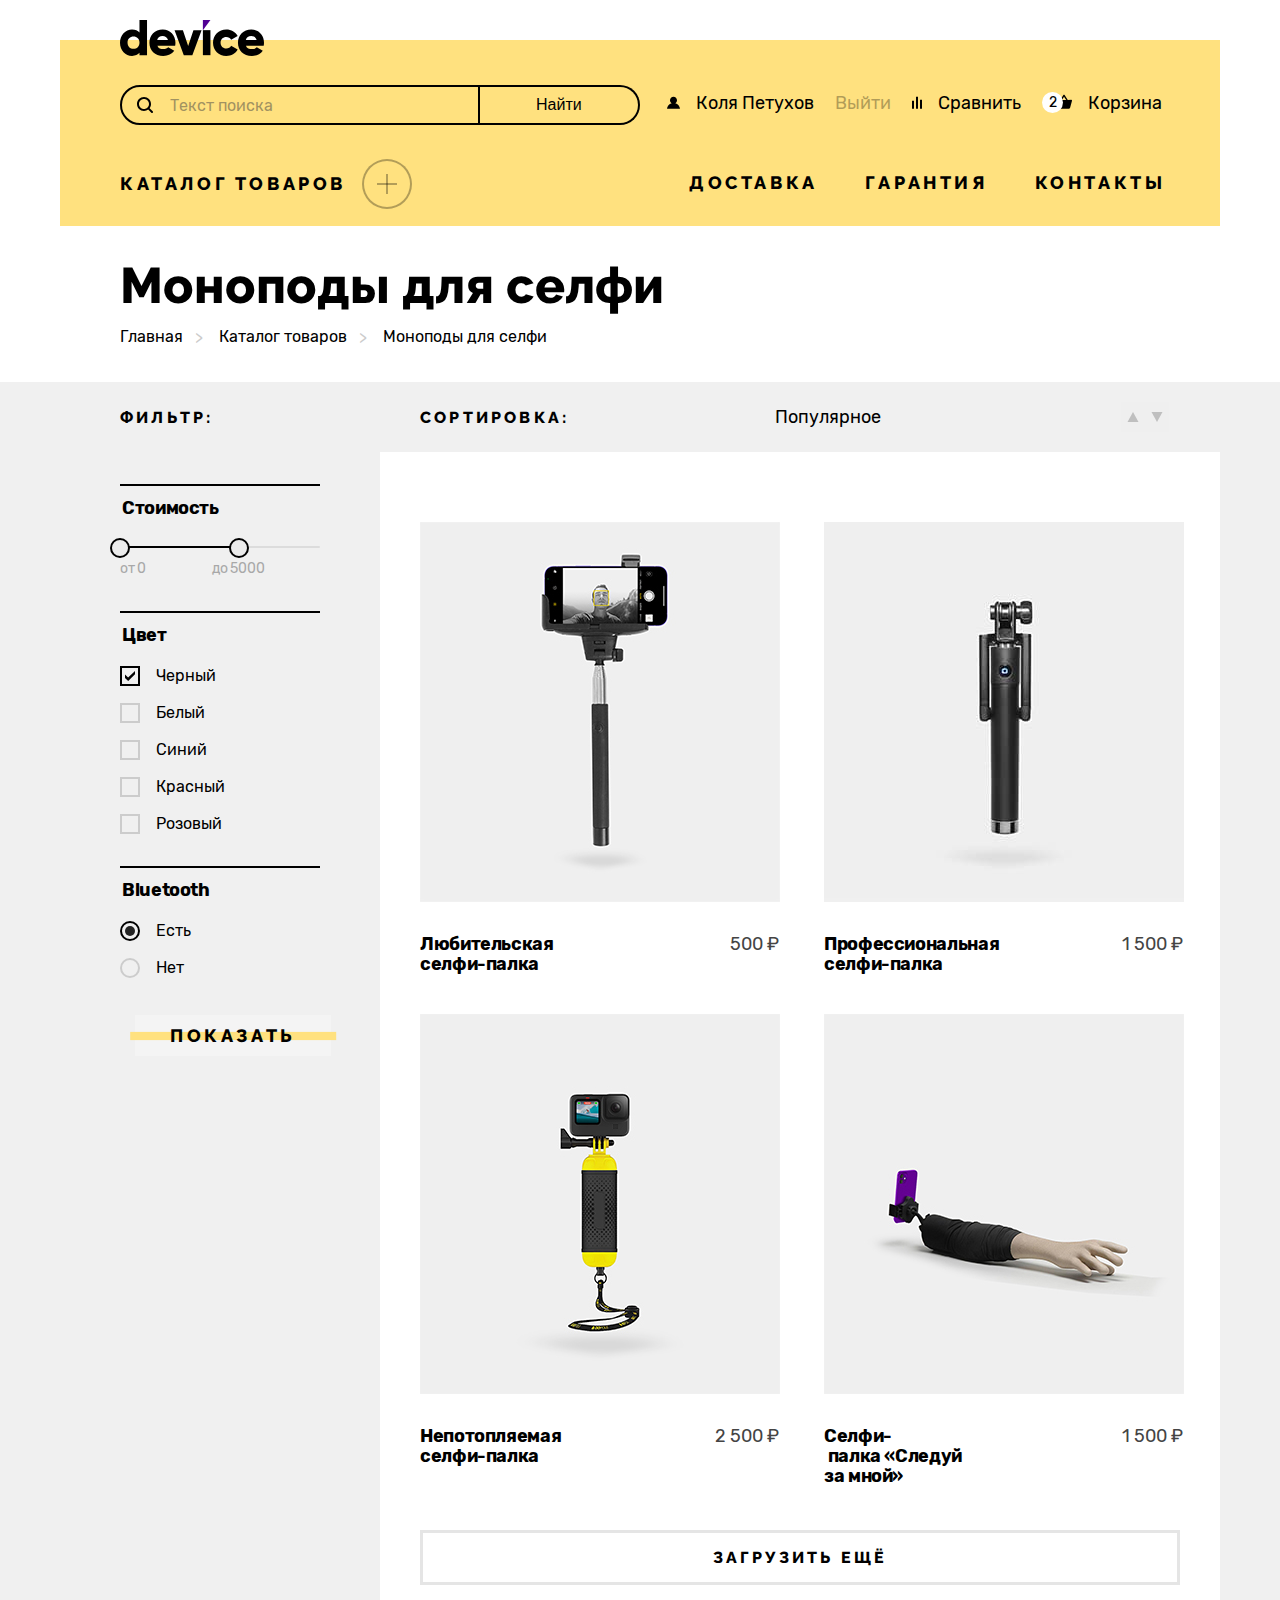
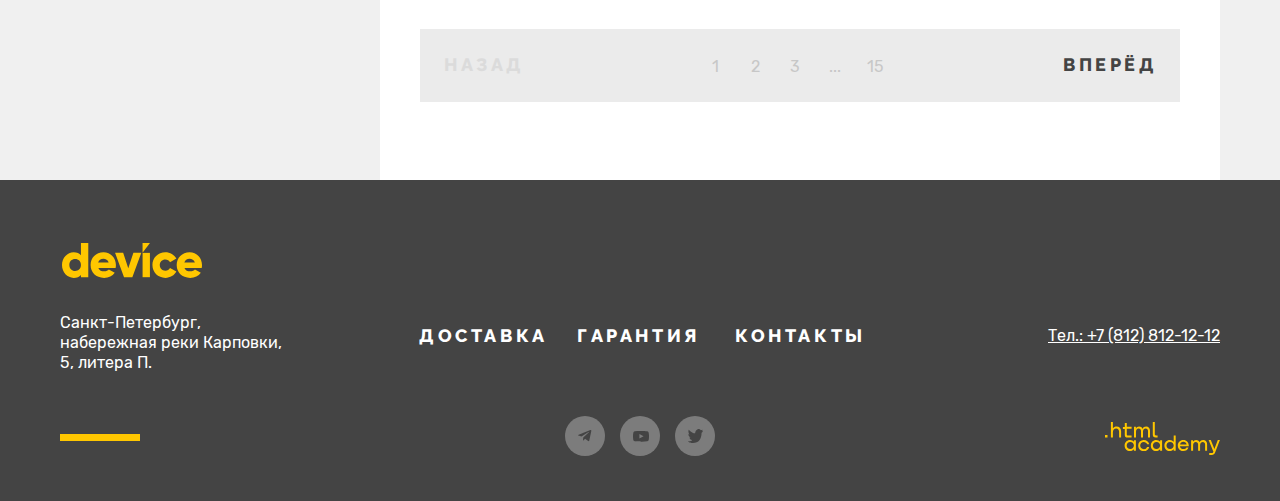
==== commit caa994c2: "Вносит правки" ====
--- a/catalog.html
+++ b/catalog.html
@@ -9,18 +9,19 @@
     <link rel="icon" href="favicon.png">
   </head>
   <body>
-    <header class="header">
+    <header class="catalog-header">
+      <a class="catalog-href-header" href="index.html">
+        <img src="img/logo.svg" class="logo-img" alt="Переход на главную страницу." width="144" height="36">
+      </a>
       <div class="header-container">
-
-        <a class="href-header" href="index.html">
-          <img src="img/logo.svg" class="logo-img" alt="Переход на главную страницу">
-        </a>
-
         <div class="navigation-user-grid">
           <form class="search-form" action="https://echo.htmlacademy.ru/" method="post">
-            <input class="search-field" type="search" name="search" id="search" placeholder="Текст поиска">
+            <label class="search-form-label" tabindex="0">
+              <span class="visually-hidden">Поиск по сайту</span>
+            <input class="search-field" type="search" name="search" placeholder="Текст поиска">
+            </label>
             <button class="search-button" type="submit">
-              <span>Найти</span>
+              Найти
             </button>
           </form>
 
@@ -108,25 +109,35 @@
 
         <nav class="navigation">
           <div class="catalog-item">
-            <a class="navigation-link navigation-link-subcatalog" href="#">
+            <a class="navigation-link navigation-link-subcatalog catalog-subcatalog" href="#">
               Каталог товаров
             <span class="navigation-link-icon"></span>
             </a>
             <div class="popover-catalog">
               <div class="popover-catalog-content">
                 <ul class="subcatalog">
-                  <li class="subcatalog-item"><a class="account-link" href="catalog.html">Виртуальная реальность</a></li>
-                  <li class="subcatalog-item"><a class="account-link" href="catalog.html">Фитнес-браслеты</a></li>
-                  <li class="subcatalog-item"><a class="account-link" href="catalog.html">Квадрокоптеры</a></li>
-                  <li class="subcatalog-item"><a class="account-link" href="catalog.html">Моноподы для селфи</a></li>
-                  <li class="subcatalog-item"><a class="account-link" href="catalog.html">Умные часы</a></li>
-                  <li class="subcatalog-item"><a class="account-link" href="catalog.html">Экшн-камеры</a></li>
+                  <li class="subcatalog-item">
+                    <a class="subcatalog-link" href="catalog.html">Виртуальная реальность</a>
+                  </li>
+                  <li class="subcatalog-item">
+                    <a class="subcatalog-link" href="catalog.html">Фитнес-браслеты</a></li>
+                  <li class="subcatalog-item"><a class="subcatalog-link" href="catalog.html">Квадрокоптеры</a>
+                  </li>
+                  <li class="subcatalog-item">
+                    <a class="subcatalog-link" href="catalog.html">Моноподы для селфи</a>
+                  </li>
+                  <li class="subcatalog-item">
+                    <a class="subcatalog-link" href="catalog.html">Умные часы</a>
+                  </li>
+                  <li class="subcatalog-item">
+                    <a class="subcatalog-link" href="catalog.html">Экшн-камеры</a>
+                  </li>
                 </ul>
               </div>
             </div>
         </div>
 
-          <ul class="navigation-list navigation-list-second-menu">
+          <ul class="catalog-navigation-list catalog-navigation-list-second-menu">
             <li class="navigation-item">
               <a class="navigation-link" href="#">Доставка</a>
             </li>
@@ -184,10 +195,10 @@
                       </div>
 
                       <div class="range-wrapper-inputs">
-                        <label class="range-wrapper-label">
+                        <label class="range-wrapper-label" tabindex="0">
                           от <input class="range-input" type="number" value="0" name="min-price">
                         </label>
-                        <label class="range-wrapper-label">
+                        <label class="range-wrapper-label" tabindex="0">
                           до <input class="range-input" type="number" value="5000" name="max-price">
                         </label>
                       </div>
@@ -402,17 +413,26 @@
         <div class="footer-social">
           <h2 class="visually-hidden">Социальные сети</h2>
           <ul class="footer-social-list">
-            <li class="footer-social-item">
-              <a class="footer-social-link footer-social-tg" href="https://t.me/htmlacademy"><span
-                  class="visually-hidden">Facebook</span></a>
-            </li>
-            <li class="footer-social-item">
-              <a class="footer-social-link footer-social-yt" href="https://www.youtube.com/user/htmlacademyru"><span
-                  class="visually-hidden">Youtube</span></a>
-            </li>
-            <li class="footer-social-item">
-              <a class="footer-social-link footer-social-tw" href="https://twitter.com/htmlacademy_ru"><span
-                  class="visually-hidden">Twitter</span></a>
+            <li class="footer-social-item" tabindex="0">
+              <a class="footer-social-link footer-social-tg" href="https://t.me/htmlacademy">
+                <svg class="footer-social-icon" width="14" height="12" viewBox="0 0 14 12" xmlns="http://www.w3.org/2000/svg">
+                  <path d="M12.4431 0.0735832L0.623071 4.63158C-0.183596 4.95558 -0.178929 5.40558 0.475071 5.60625L3.50974 6.55292L10.5311 2.12292C10.8631 1.92092 11.1664 2.02958 10.9171 2.25092L5.2284 7.38492H5.22707L5.2284 7.38558L5.01907 10.5136C5.32574 10.5136 5.46107 10.3729 5.63307 10.2069L7.10707 8.77358L10.1731 11.0382C10.7384 11.3496 11.1444 11.1896 11.2851 10.5149L13.2977 1.02958C13.5037 0.203583 12.9824 -0.170417 12.4431 0.0735832Z" fill="#444444"/>
+                  </svg>
+                  <span class="visually-hidden">Telegramm</span></a>
+            </li>
+            <li class="footer-social-item" tabindex="0">
+              <a class="footer-social-link" href="https://www.youtube.com/user/htmlacademyru">
+                <svg class="footer-social-icon" width="16" height="11" viewBox="0 0 16 11" xmlns="http://www.w3.org/2000/svg">
+                  <path d="M15.6671 1.67464C15.5765 1.35146 15.4 1.05887 15.1564 0.827973C14.9059 0.589975 14.5989 0.41973 14.2644 0.333306C13.0124 0.00330585 7.99641 0.00330593 7.99641 0.00330593C5.9053 -0.0204856 3.8147 0.0841556 1.73641 0.316639C1.40187 0.409448 1.09545 0.583497 0.844411 0.823306C0.597745 1.06064 0.419078 1.35331 0.325745 1.67397C0.10154 2.8818 -0.00739387 4.1082 0.000411455 5.33664C-0.00758854 6.56397 0.101078 7.78997 0.325745 8.99931C0.417078 9.31864 0.595078 9.60997 0.842411 9.84531C1.08974 10.0806 1.39774 10.2506 1.73641 10.3406C3.00508 10.67 7.99641 10.67 7.99641 10.67C10.0902 10.6938 12.1835 10.5892 14.2644 10.3566C14.5989 10.2702 14.9059 10.1 15.1564 9.86197C15.3999 9.63112 15.5762 9.33849 15.6664 9.01531C15.8965 7.80794 16.0083 6.58103 16.0004 5.35197C16.0177 4.11771 15.906 2.88502 15.6671 1.67397V1.67464ZM6.40174 7.61931V3.05464L10.5751 5.33731L6.40174 7.61931Z" fill="#444444"/>
+                  </svg>
+                  <span class="visually-hidden">Youtube</span></a>
+            </li>
+            <li class="footer-social-item" tabindex="0">
+              <a class="footer-social-link" href="https://twitter.com/htmlacademy_ru">
+                <svg class="footer-social-icon" width="15" height="15" viewBox="0 0 15 15" xmlns="http://www.w3.org/2000/svg">
+                  <path d="M9.7 0.155143C11.2 -0.344857 12.3 0.455143 12.9 1.25514C13.4 1.05514 14 0.855143 14.6 0.655143C14.6 1.45514 14.1 2.05514 13.8 2.25514C14.5 2.45514 15 1.85514 15 1.85514C14.9 2.75514 14.1 3.55514 13.6 3.75514C13.4 10.0551 10.8 14.1551 4.7 14.0551C4.2 14.0551 4.8 14.0551 4.3 14.0551C4 14.0551 0.6 13.6551 0 12.2551C2 12.4551 3.4 11.8551 4.1 11.1551C3.3 10.8551 1.7 10.7551 1.5 8.35514C1.8 8.55514 2 8.65514 2.6 8.55514C1.5 7.75514 0.3 7.05514 0.4 5.05514C0.7 5.35514 1.3 5.55514 1.6 5.45514C1 5.25514 -0.2 2.35514 0.8 0.855143C2.4 2.55514 4.1 4.25514 7.1 4.35514C7.3 2.25514 8.1 0.855143 9.7 0.155143Z" fill="#444444"/>
+                  </svg>
+                  <span class="visually-hidden">Twitter</span></a>
             </li>
           </ul>
         </div>
@@ -422,6 +442,7 @@
         </address>
         <div class="academy-logo">
           <a class="academy-logo-link" href="https://htmlacademy.ru/" aria-label="Логотип академии">
+            <span class="visually-hidden">Логотип академии</span>
             <svg class="academy-logo-image" aria-hidden="true" focusable="false" width="115" height="33"
               viewBox="0 0 115 33" xmlns="http://www.w3.org/2000/svg" role="img" aria-label="Магазин «Девайс».">
               <path
--- a/css/style.css
+++ b/css/style.css
@@ -41,11 +41,11 @@
 }
 
 body {
-  margin: 0;
+  margin: 0 auto;
   display: flex;
   flex-direction: column;
   min-height: 100%;
-  min-width: 1440px;
+  min-width: 1160px;
   font-family: "Rubik", sans-serif;
   font-size: 16px;
   line-height: 24px;
@@ -65,7 +65,7 @@
 }
 
 .button {
-  font-family: 'Raleway';
+  font-family: "Raleway", sans-serif;
   font-style: normal;
   font-weight: 800;
   font-size: 18px;
@@ -111,6 +111,11 @@
   outline-offset: 2px;
 }
 
+.button:focus {
+  outline: 2px solid #af4fff;
+  outline-offset: 2px;
+}
+
 .button:disabled {
   opacity: 0.3;
   pointer-events: none;
@@ -136,12 +141,20 @@
   position: relative;
 }
 
+.catalog-header {
+  color: #000000;
+  width: 1160px;
+  margin: 40px auto 0 auto;
+  background-color: #ffe17f;
+}
+
 .header::before {
   position: absolute;
   content: "";
   width: 1160px;
   min-height: 190px;
   background-color: #ffe17f;
+  background-size: cover;
   top: 40px;
   left: 0;
   z-index: -100;
@@ -149,13 +162,18 @@
 }
 
 .header-container {
+  display: grid;
   color: #000000;
   width: 1040px;
   min-height: 166px;
   margin-top: 20px;
   margin-left: auto;
   margin-right: auto;
-
+}
+
+.catalog-href-header {
+  position: absolute;
+  margin: -20px 0 0 60px;
 }
 
 .href-header {
@@ -164,6 +182,19 @@
   min-height: 36px;
   width: 149px;
   position: relative;
+}
+
+.catalog-href-header:hover {
+  opacity: 0.6;
+}
+
+.catalog-href-header:active {
+  opacity: 0.3;
+}
+
+.catalog-href-header:focus-visible {
+  outline: 2px solid #af4fff;
+  outline-offset: 0;
 }
 
 .nav-logo {
@@ -207,6 +238,7 @@
   display: grid;
   grid-template-columns: 293px 1fr;
   column-gap: 276px;
+  background-color: #ffe17f;
 }
 
 .navigation-list {
@@ -218,6 +250,25 @@
   width: 100%;
   align-items: start;
   position: relative;
+}
+
+.catalog-navigation-list {
+  display: flex;
+  gap: 21px;
+  list-style-type: none;
+  margin: 13px 0 0 0;
+  padding: 0;
+  width: 100%;
+  align-items: start;
+  position: relative;
+}
+
+.catalog-navigation-list-second-menu {
+  display: grid;
+  grid-template-columns: repeat( 3, 1fr);
+  gap: 20px 47px;
+  align-items: start;
+  z-index: 99;
 }
 
 .page-navigation-list {
@@ -291,7 +342,7 @@
   width: 520px;
   display: grid;
   grid-template-columns: 360px 160px;
-  grid-gap: 0
+  grid-gap: 0;
 }
 
 .search-field {
@@ -315,9 +366,11 @@
   background-position: center left 15px;
 }
 
-.search-field:focus-visible {
+.search-form-label:focus-visible {
+  content: "";
   outline: 2px solid #af4fff;
   outline-offset: 2px;
+  width: 100%;
 }
 
 .search-field:disabled,
@@ -331,35 +384,42 @@
 }
 
 .search-button {
-  margin: 0;
-  padding: 7px 10px;
-  display: flex;
-  justify-content: center;
+  position: relative;
+  display: flex;
+  align-items: center;
+  height: 40px;
+  line-height: 16px;
+  font-size: 16px;
+  border-top-right-radius: 50px;
+  border-bottom-right-radius: 50px;
+  border: 2px solid #000000;
+  border-left: 0;
   background-color: transparent;
-  border: 2px solid #000000;
-  border-left: none;
-  border-radius: 0 50px 50px 0;
-  min-height: 40px;
-  width: auto;
-  color: #000000;
-  font: inherit;
+  padding: 10px 56px;
+  margin: 0;
+  box-sizing: border-box;
   cursor: pointer;
+  flex-wrap: wrap;
+}
+
+.search-button:focus-visible::after {
+  position: absolute;
+  content: '';
+  display: block;
+  width: 165.656px;
+  height: 44px;
+  top: 2px;
+  left: 2px;
+  border: 2px solid #af4fff;
 }
 
 .search-button:hover {
   background-color: #000000;
-  border: 2px solid #000000;
   color: #ffffff;
 }
 
-.search-button:active {
-  background-color: #000000;
-  border: 3px solid #000000;
+.search-button:active .search-button-text {
   color: #ffffff;
-}
-
-.search-button:active p {
-  color: #ffffff;
   opacity: 0.3;
 }
 
@@ -367,9 +427,15 @@
   opacity: 0.3;
 }
 
-.search-button:focus-visible {
-  outline: 2px solid #af4fff;
-  outline-offset: 2px;
+.search-button:focus-visible::after {
+  position: absolute;
+  content: '';
+  display: block;
+  width: 165.656px;
+  height: 44px;
+  top: -6px;
+  left: -6px;
+  border: 2px solid #af4fff;
 }
 
 .account-link {
@@ -388,12 +454,17 @@
 }
 
 .subcatalog-link {
-  font-family: 'Rubik';
+  font-family: "Rubik", sans-serif;
   font-style: normal;
   font-weight: 400;
   font-size: 16px;
   line-height: 18px;
   color: #000000;
+}
+
+.subcatalog-link:focus-visible {
+  outline: 2px solid #af4fff;
+  outline-offset: 2px;
 }
 
 .account-link-logout {
@@ -451,6 +522,15 @@
   position: relative;
 }
 
+.navigation-link-subcatalog:hover {
+  opacity: 1;
+  color:#000000;
+}
+
+.catalog-subcatalog {
+  margin: 0 0 10px 0;
+}
+
 .navigation-link-icon {
   position: relative;
   margin-left: 16px;
@@ -462,6 +542,10 @@
   display: flex;
   align-items: center;
   justify-content: center;
+}
+
+.navigation-link-icon:hover {
+  border: 2px solid #000000;
 }
 
 .navigation-link-icon::before,
@@ -529,11 +613,8 @@
   outline-offset: 1px;
 }
 
-@supports not selector(:focus-visible) {
-  .slider-button:focus {
-    outline: 1px solid #af4fff;
-    outline-offset: 1px;
-  }
+.slider-button:disabled {
+  opacity: 0.2;
 }
 
 /*--сладйер-пагинация--*/
@@ -555,14 +636,17 @@
 }
 
 .slider-pagination-bullets-button {
+  position: relative;
   width: 12px;
   height: 12px;
   margin: 0;
   padding: 0;
+  border-radius: 50%;
+  border: 2px solid #000000;
   background-color: #ffffff;
-  border: 1px solid #000000;
-  border-radius: 50%;
   cursor: pointer;
+  transition: 0.3s;
+  outline: none;
 }
 
 .slider-pagination-bullets-button-current {
@@ -577,16 +661,20 @@
   opacity: 0.3;
 }
 
-.slider-pagination-bullets-button:focus-visible {
-  outline: 1px solid #af4fff;
-  outline-offset: 1px;
-}
-
-@supports not selector(:focus-visible) {
-  .slider-pagination-bullets-button::focus {
-    outline: 1px solid #af4fff;
-    outline-offset: 1px;
-  }
+.slider-pagination-bullets-button:focus::after {
+  content: '';
+  position: absolute;
+  display: block;
+  top: -6px;
+  left: -6px;
+  width: 20px;
+  height: 20px;
+  border: 2px solid #af4fff;
+}
+
+
+.slider-pagination-bullets-button:disabled {
+  opacity: 0.2;
 }
 
 /*--- слайды с картинками и описанием 01 02 03 ---*/
@@ -682,7 +770,6 @@
 
 .abilities-container {
   margin-top: 47px;
-
 }
 
 .abilities-header {
@@ -784,7 +871,7 @@
   opacity: 0.3;
 }
 
-.products-link:focus {
+.product-link:focus {
   outline: 2px solid #af4fff;
   outline-offset: 4px;
 }
@@ -811,6 +898,12 @@
 .client-info {
   display: grid;
   grid-template-columns: 287px 873px;
+  font-family: "Raleway", sans-serif;
+  font-size: 50px;
+  line-height: 50px;
+  width: 448px;
+  margin: 0;
+  padding: 0;
 }
 
 .client-info-description {
@@ -830,7 +923,7 @@
 .tab-service-button {
   position: relative;
   min-width: 152px;
-  font-family: 'Raleway';
+  font-family: "Raleway";
   font-style: normal;
   font-weight: 800;
   font-size: 18px;
@@ -866,6 +959,22 @@
   margin-right: 20px;
 }
 
+.tab-service-button-current-text:active {
+  color: #ffe17f;
+  margin-left: 35px;
+}
+
+.tab-service-button-current-text:hover {
+  color: #ffe17f;
+  margin-left: 35px;
+}
+
+.tab-service-button-current:focus {
+  outline: 2px solid #af4fff;
+  outline-offset: 0;
+  width: 100%;
+}
+
 .tab-service-button-current::after {
   content: "";
   opacity: 1;
@@ -922,16 +1031,6 @@
   margin: 0 0 34px 0;
   padding: 0;
 }
-
-.client-info {
-  font-family: "Raleway", sans-serif;
-  font-size: 50px;
-  line-height: 50px;
-  width: 448px;
-  margin: 0;
-  padding: 0;
-}
-
 
 .client-info-detail-description {
   font-family: "Rubik", sans-serif;
@@ -964,8 +1063,15 @@
 
 .rare-product-button {
   content: "";
-  margin: 35px 85px 34px 40px;
+  margin: 0 auto;
   cursor: pointer;
+  width: 100%;
+  min-height: 100px;
+  background-color: #f0f0f0;
+  padding: 0;
+  border: none;
+  display: flex;
+  text-decoration: none;
 }
 
 .rare-text {
@@ -984,13 +1090,14 @@
   color: #000000;
 }
 
-.rare-i-round::after {
-  content: "";
+.rare-i-round {
   width: 40px;
   height: 40px;
-  margin: 30px 30px 30px 43px;
+  font-size: 16px;
+  padding-right: 4px;
+  margin: 30px 32px 30px 43px;
   background-color: rgba(220, 220, 220, 0.5);
-  background-image: url("../img/i-round.svg");
+  color: #a1a1a1;
   border-radius: 50%;
   border: none;
   background-repeat: no-repeat;
@@ -1000,15 +1107,8 @@
   align-items: center;
 }
 
-.rare-product-button {
-  width: 100%;
-  min-height: 100px;
-  background-color: #f0f0f0;
-  margin: 0;
-  padding: 0;
-  border: none;
-  display: flex;
-  text-decoration: none;
+.rare-i-round:hover {
+  color:#000000;
 }
 
 .rare-product-button:hover .rare-product-logo {
@@ -1016,11 +1116,6 @@
   opacity: 1;
 }
 
-.rare-product-button:hover .rare-i-icon {
-  color: #000000;
-  opacity: 1;
-}
-
 .rare-product-button:active {
   opacity: 0.3;
 }
@@ -1030,11 +1125,8 @@
   outline-offset: 0;
 }
 
-@supports not selector(:focus-visible) {
-  .rare-product-button:focus {
-    outline: 2px solid #af4fff;
-    outline-offset: 0;
-  }
+.rare-product-button:disabled {
+  opacity: 0.2;
 }
 
 .rare-product-text {
@@ -1058,7 +1150,7 @@
 
 .about-us-info-header {
   margin: 0 0 15px 0;
-  font-family: 'Rubik';
+  font-family: "Rubik";
   font-style: normal;
   font-weight: 700;
   font-size: 24px;
@@ -1073,6 +1165,15 @@
   line-height: 30px;
   color: #444444;
   margin: 0 0 30px 0;
+}
+
+.about-us-tel:hover {
+  opacity: 0.3;
+}
+
+.about-us-tel:focus {
+  outline: 2px solid #af4fff;
+  outline-offset: 2px;
 }
 
 .about-us {
@@ -1173,7 +1274,7 @@
 }
 
 .mailing-text {
-  font-family: 'Rubik';
+  font-family: "Rubik", sans-serif;
   font-style: normal;
   font-weight: 400;
   font-size: 18px;
@@ -1194,6 +1295,10 @@
   display: grid;
   grid-template-columns: 557px 253px;
   grid-gap: 0;
+}
+
+.field-label {
+  display: grid;
 }
 
 .field {
@@ -1215,15 +1320,16 @@
   color: #444444;
 }
 
-.field:focus {
-  outline: none;
-  background-color: #dcdcdc;
-}
-
 .field:disabled,
 .field:disabled:hover {
   opacity: 0.5;
 }
+
+.field:focus {
+  background-color:#dcdcdc;
+  outline: #dcdcdc;
+}
+
 
 .field:focus:invalid {
   border-color: #ff3d3d;
@@ -1262,7 +1368,7 @@
   color: #ffffff;
 }
 
-.button-subscribe:active p {
+.button-subscribe:active .button-subscribe-text {
   color: #ffffff;
   opacity: 0.3;
 }
@@ -1283,7 +1389,7 @@
   line-height: 30px;
   color: #444444;
   width: 160px;
-  margin-bottom: 10px
+  margin-bottom: 10px;
 }
 
 .ok {
@@ -1370,10 +1476,9 @@
   display: block;
   min-width: 115px;
   min-height: 33px;
-  margin-left: 55px;
+  margin-left: 90px;
+  margin-top: 35px;
   margin-right: 0;
-  padding-left: 35px;
-  padding-top: 30px;
 }
 
 .academy-logo-image {
@@ -1391,8 +1496,8 @@
 }
 
 .academy-logo-link:focus-visible {
-  outline: 1px solid #af4fff;
-  outline-offset: -2px;
+  outline: 2px solid #af4fff;
+  outline-offset: 2px;
 }
 
 .page-footer h2 {
@@ -1443,7 +1548,7 @@
 
 /* адрес */
 .about-text {
-  font-family: 'Rubik';
+  font-family: "Rubik";
   font-style: normal;
   font-weight: 400;
   font-size: 16px;
@@ -1497,7 +1602,6 @@
 
 .footer-info-link:focus-visible {
   outline: 2px solid #af4fff;
-  outline-offset: -14px;
 }
 
 /* телефон */
@@ -1532,13 +1636,6 @@
   outline-offset: 2px;
 }
 
-@supports not selector(:focus-visible) {
-  .footer-telephone-address-phone:focus {
-    outline: 2px solid #af4fff;
-    outline-offset: 2px;
-  }
-}
-
 .footer-social {
   grid-column: 2 / 3;
   grid-row: -1 / -2;
@@ -1561,6 +1658,7 @@
 }
 
 .footer-social-item {
+  display: flex;
   width: 40px;
   height: 40px;
   margin-right: 15px;
@@ -1568,51 +1666,39 @@
 }
 
 .footer-social-link {
-  display: block;
+  display: flex;
   background-color: rgba(255, 255, 255, 0.3);
   border-radius: 50%;
   border: none;
   background-repeat: no-repeat;
   background-position: center;
   background-size: 16px 16px;
-}
-
-.footer-social-link:hover {
-  background-color: #ffc700;
-}
-
-.footer-social-link:active {
-  background-color: #ffc700;
-}
-
-.footer-social-link:focus-visible {
-  outline: 2px solid #af4fff;
-  outline-offset: 2px;
-}
-
-@supports not selector(:focus-visible) {
-  .footer-social-link:focus {
-    outline: 2px solid #af4fff;
-    outline-offset: 2px;
-  }
-}
-
-.footer-social-tg {
-  background-image: url("../img/telegramm.svg");
-}
-
-.footer-social-yt {
-  background-image: url("../img/youtube.svg");
-}
-
-.footer-social-tw {
-  background-image: url("../img/twitter.svg");
-}
-
-.footer-social a {
+  align-items: center;
   color: inherit;
   width: 40px;
   height: 40px;
+}
+
+path:active {
+  fill: #c7a014;
+}
+
+.footer-social-icon {
+  align-items: center;
+  margin-left: 13px;
+}
+
+.footer-social-link:hover {
+  background-color: #ffc700;
+}
+
+.footer-social-link:active {
+  background-color: #ffc700;
+}
+
+.footer-social-item:focus-visible {
+  outline: 2px solid #af4fff;
+  outline-offset: 2px;
 }
 
 .main-container {
@@ -1644,7 +1730,7 @@
   width: 1040px;
   min-height: 86px;
   margin: 0 auto;
-  padding: 55px 0 0 0;
+  padding: 35px 0 0 0;
 }
 
 .inner-header-title {
@@ -1672,7 +1758,6 @@
 
 .breadcrumbs-item {
   position: relative;
-  margin-right: 36px;
   list-style-type: none;
   margin: 0 36px 10px 0;
 }
@@ -1752,7 +1837,7 @@
 }
 
 .sort-item {
-  font-family: 'Raleway';
+  font-family: "Raleway", sans-serif;
   font-style: normal;
   font-weight: 800;
   font-size: 16px;
@@ -1790,7 +1875,7 @@
 
 /* форма с фильтрами - левая колонка каталога*/
 .catalog-filter {
-  margin-top: 33px;
+  margin-top: 32px;
 }
 
 /* стоимость, Цвет Bluetooth*/
@@ -1814,7 +1899,6 @@
   padding-top: 12px;
   padding-bottom: 20px;
   border-top: 2px solid #000000;
-
 }
 
 /* ползунок стоимости*/
@@ -1845,6 +1929,19 @@
   cursor: pointer;
 }
 
+.range-toggle:focus-visible {
+  outline: none;
+}
+
+.range-toggle::after {
+  content: "";
+  position: absolute;
+  width: 18px;
+  height: 18px;
+  left: -2px;
+  top: -2px;
+}
+
 .range-toggle:hover {
   background-color: #ececec;
 }
@@ -1854,8 +1951,15 @@
   opacity: 1;
 }
 
-.range-toggle:focus-visible {
-  outline: 1px solid #af4fff;
+.range-toggle:focus-visible::after {
+  position: absolute;
+  content: "";
+  width: 18px;
+  height: 18px;
+  top: 50%;
+  left: 50%;
+  transform: translate(-50%, -50%);
+  outline: 2px solid #af4fff;
   outline-offset: 2px;
 }
 
@@ -1876,13 +1980,19 @@
 .range-wrapper-label {
   display: flex;
   justify-content: start;
-  margin-right: 45px;
+  margin-right: 40px;
+  margin-top: -5px;
   font-family: "Rubik", sans-serif;
   font-style: normal;
   font-weight: 400;
   font-size: 14px;
   line-height: 20px;
-  opacity: 0.3;
+  color: #a8a8a8;
+}
+
+.range-wrapper-label:focus {
+  outline: 1px solid #af4fff;
+  outline-offset: 2px;
 }
 
 .range-wrapper-inputs {
@@ -1898,6 +2008,12 @@
   background-color: transparent;
   border: none;
   appearance: textfield;
+  color: #a8a8a8;
+}
+
+.range-input:focus {
+  outline: 1px solid #af4fff;
+  outline-offset: 2px;
 }
 
 .range-input::-webkit-outer-spin-button,
@@ -1907,11 +2023,16 @@
   color:#000000;
 }
 
-/* сontrol */
+ /* сontrol */
 .control {
   position: relative;
   display: block;
   padding-left: 36px;
+  font-family: "Rubik", sans-serif;
+  font-weight: 400;
+  font-size: 16px;
+  line-height: 20px;
+  margin-top: 1px;
 }
 
 .control-label {
@@ -1926,7 +2047,6 @@
 /* mark */
 .control-mark {
   position: absolute;
-  top: 2px;
   left: 0;
   width: 20px;
   height: 20px;
@@ -1934,7 +2054,6 @@
   cursor: pointer;
 }
 
-
 .control:hover .control-mark {
   opacity: 0.6;
 }
@@ -1947,9 +2066,16 @@
   opacity: 0.1;
 }
 
-.control-input:focus-visible + .control-mark {
-  outline: 2px solid #af4fff;
-  outline-offset: 0;
+.control-input:focus-visible + .control-mark::after {
+  content: "";
+  position: absolute;
+  top: 50%;
+  left: 50%;
+  transform: translate(-50%, -50%);
+  width: 20px;
+  height: 20px;
+  outline: 2px solid #af4fff;
+  outline-offset: 2px;
 }
 
 .control-input[type="checkbox"]:checked + .control-mark,
@@ -2037,23 +2163,9 @@
   background-position: right;
 }
 
-@supports not selector(:focus-visible) {
-  .select-control:focus {
-    outline: 2px solid #af4fff;
-    outline-offset: 0;
-  }
-}
-
 /* чекбоксы */
 .filter-group-list {
   list-style-type: none;
-}
-
-.control {
-  font-family: "Rubik", sans-serif;
-  font-weight: 400;
-  font-size: 16px;
-  line-height: 20px;
 }
 
 /* правая колонка каталога */
@@ -2100,7 +2212,7 @@
 
 .product-card-image {
   display: flex;
-  margin: 0 0 17px 0;
+  margin: 0 0 16px 0;
   position: relative;
 }
 
@@ -2208,7 +2320,6 @@
 
 .new {
   position: relative;
-
 }
 
 .new::before {
@@ -2264,14 +2375,6 @@
   border: 3px solid #e5e5e5;
 }
 
-@supports not selector(:focus-visible) {
-  .pagination-show-more:focus {
-    outline: 2px solid #af4fff;
-    outline-offset: 2px;
-    border: 3px solid #e5e5e5;
-  }
-}
-
 /* Пагинация вперед-назад*/
 .pagination {
   color: #444444;
@@ -2279,7 +2382,7 @@
   text-transform: uppercase;
   list-style-type: none;
   display: grid;
-  grid-template-columns: 130px 155px 130px;
+  grid-template-columns: 150px 170px 150px;
   gap: 144px;
   width: 760px;
   min-height: 71px;
@@ -2290,11 +2393,11 @@
 
 .pagination-digits {
   list-style-type: none;
-  display: grid;
-  grid-template-columns: repeat(auto-fill, 40px);
-  min-width: 200px;
+  display: flex;
+  flex-wrap: wrap;
+  min-width: 240px;
   min-height: 71px;
-  margin: 0;
+  margin: 2px 0 0 -19px;
   padding: 0;
   align-items: center;
 }
@@ -2307,7 +2410,7 @@
   letter-spacing: 0.2em;
   margin: 0 auto;
   opacity: 0.3;
-  padding: 13px;
+  padding: 25px 0 0 12px;
   cursor: pointer;
 }
 
@@ -2317,7 +2420,7 @@
   font-size: 18px;
   line-height: 21px;
   letter-spacing: 0.2em;
-  padding: 5px 0 0 70px;
+  padding: 25px 0 0 35px;
 }
 
 .pagination-link {
@@ -2340,15 +2443,17 @@
 .pagination a {
   color: #444444;
   text-decoration: none;
+  width: 100%;
+  height: 100%;
 }
 
 .pagination-current .pagination-link {
-  opacity: 0.6;
+  color: #c7c7c7;
 }
 
 .pagination .device-detail-description,
 .pagination-disabled .pagination-link {
-  opacity: 0.3;
+  color: #c7c7c7;
 }
 
 .pagination-next .pagination-link {
@@ -2358,6 +2463,7 @@
 .pagination-prev:not(:disabled):hover,
 .pagination-next:not(:disabled):hover,
 .pagination-link:not(:disabled):hover {
+  color: #000000;
   background-color: #dcdcdc;
 }
 
@@ -2365,15 +2471,13 @@
 .pagination-next:active,
 .pagination-link:active {
   background-color: #dcdcdc;
-  color: #000000;
-  opacity: 0.3;
+  color: #9a9a9a;
 }
 
 .pagination-prev:focus-visible,
 .pagination-next:focus-visible,
 .pagination-link:focus-visible {
   outline: 2px solid #af4fff;
-  outline-offset: 0;
 }
 
 /* ----------- Поповеры------------*/
@@ -2450,15 +2554,15 @@
 
 .popover {
   position: absolute;  /* для navigation-corf - position: relative*/
-  top: 20px;
-  right: -100px;
-  z-index: 1;
+  top: 36px;
+  right: -75px;
+  z-index: 100;
   box-sizing: border-box;
   width: 320px;
+  min-height: 301px;
   font-family: "Rubik", sans-serif;
   color: #ffffff;
   background-color: #000000;
-  min-height: 307px;
   display: none;
 }
 
@@ -2535,9 +2639,9 @@
 }
 
 .cart-item .bascket-button {
-  grid-row: 1 / 2;
-  grid-column: -1 / -2;
-  color: #fffFFF;
+  margin-bottom: 30px;
+  margin-left: 15px;
+  color: #ffffff;
   background-color: #000000;
 }
 
@@ -2556,7 +2660,7 @@
   font-weight: 400;
   font-size: 16px;
   line-height: 20px;
-  padding: 0 20px;
+  padding: 0 20px 0 20px;
 }
 
 .button-open-cart {
@@ -2571,7 +2675,7 @@
   width: 280px;
   min-height: 50px;
   border: none;
-  margin: 20px
+  margin: 10px 20px 20px 20px;
 }
 
 .button-open-cart:hover {
@@ -2579,13 +2683,12 @@
   color: #000000;
 }
 
-.button-open-cart:active {
-  background-color: #ffe17f;
-  opacity: 0.3
-}
-
-.button-open-cart:active span {
-  opacity: 0.3
+.button-open-cart:active .button-open-cart-text {
+  opacity: 0.3;
+}
+
+.button-open-cart:disabled .button-open-cart-text {
+  opacity: 0.6;
 }
 
 .button-open-cart:disabled {
@@ -2595,13 +2698,6 @@
 .button-open-cart:focus-visible {
   outline: 2px solid #af4fff;
   outline-offset: 2px;
-}
-
-@supports not selector(:focus-visible) {
-  .button-open-cart:focus {
-    outline: 2px solid #af4fff;
-    outline-offset: 2px;
-  }
 }
 
 .cart-link:hover {
@@ -2615,13 +2711,6 @@
 .cart-link:focus-visible {
   outline: 2px solid #af4fff;
   outline-offset: -20px;
-}
-
-@supports not selector(:focus-visible) {
-  .cart-link:focus {
-    outline: 2px solid #af4fff;
-    outline-offset: -20px;
-  }
 }
 
 .cart-item-button {
@@ -2645,11 +2734,8 @@
   outline-offset: 0;
 }
 
-@supports not selector(:focus-visible) {
-  .cart-item-button:focus {
-    outline: 2px solid #af4fff;
-    outline-offset: 0;
-  }
+.cart-item-button:disabled {
+  opacity: 0.2;
 }
 
 /* модальное окно*/
@@ -2677,7 +2763,8 @@
 }
 
 .modal-auth {
-  width: 960px;
+  width: 920px;
+  height: 568px;
 }
 
 .modal-content {
@@ -2706,10 +2793,34 @@
   cursor: pointer;
 }
 
+.modal-close-button:hover {
+  color:#000000;
+  opacity: 0.6;
+  cursor: pointer;
+}
+
+.modal-close-button:active {
+  color:#000000;
+  opacity: 0.3;
+  cursor: pointer;
+}
+
+.modal-close-button:focus {
+  outline: 2px solid #af4fff;
+  outline-offset: 0;
+  cursor: pointer;
+}
+
+.modal-close-button:disabled {
+  color:#000000;
+  opacity: 0.2;
+  cursor: pointer;
+}
+
 .modal-title {
   position: relative;
   margin: 0;
-  margin-bottom: 42px;
+  margin-bottom: 43px;
   font-family: "Raleway", sans-serif;
   font-style: normal;
   font-weight: 800;
@@ -2732,7 +2843,8 @@
   font-size: 18px;
   line-height: 20px;
   color: #000000;
-  margin-bottom: 9px;
+  margin-bottom: 6px;
+  margin-left: 0;
   min-height: 26px;
 }
 
@@ -2743,7 +2855,6 @@
   margin-bottom: 9px;
   display: inline-block;
   align-self: flex-start;
-
 }
 
 .tooltip-toggle {
@@ -2766,6 +2877,11 @@
 
 .tooltip-toggle:hover .tooltip-icon {
   color: #af7842;
+}
+
+.tooltip-toggle:focus {
+  outline: 2px solid #af4fff;
+  outline-offset: 0;
 }
 
 .tooltip-text {
@@ -2853,7 +2969,11 @@
   height: 60px;
   width: auto;
   color: #000000;
-
+}
+
+.modal-form-field:focus {
+  outline: 2px solid #af4fff;
+  outline-offset: 0;
 }
 
 .field-group-name .modal-form-field {
@@ -2876,7 +2996,7 @@
   font-weight: 400;
   font-size: 14px;
   line-height: 20px;
-  color: black;
+  color: #000000;
 }
 
 .modal-quantity-counter {
@@ -2885,13 +3005,17 @@
   grid-template-rows: 60px;
 }
 
+.modal-quantity-counter:invalid {
+  border: #ff3d3d solid 2px;
+}
+
 .modal-quantity-field,
 .modal-quantity-button {
   padding: 0;
   margin: 0;
   width: 60px;
   height: 60px;
-  background-color: rgba(240, 240, 240, 0.9);
+  background-color: #f0f0f0e6;
   border: none;
   text-align: center;
   font-family: "Rubik", sans-serif;
@@ -2900,6 +3024,25 @@
   font-size: 16px;
   line-height: 20px;
 }
+
+.modal-quantity-button:hover {
+  opacity: 0.6;
+}
+
+.modal-quantity-button:active {
+  opacity: 0.3;
+}
+
+.modal-quantity-button:focus {
+  outline: 2px solid #af4fff;
+  outline-offset: 0;
+}
+
+.modal-quantity-field:focus {
+  outline: 2px solid #af4fff;
+  outline-offset: 0;
+}
+
 
 .modal-form-field:hover {
   background-color: #dcdcdc;
